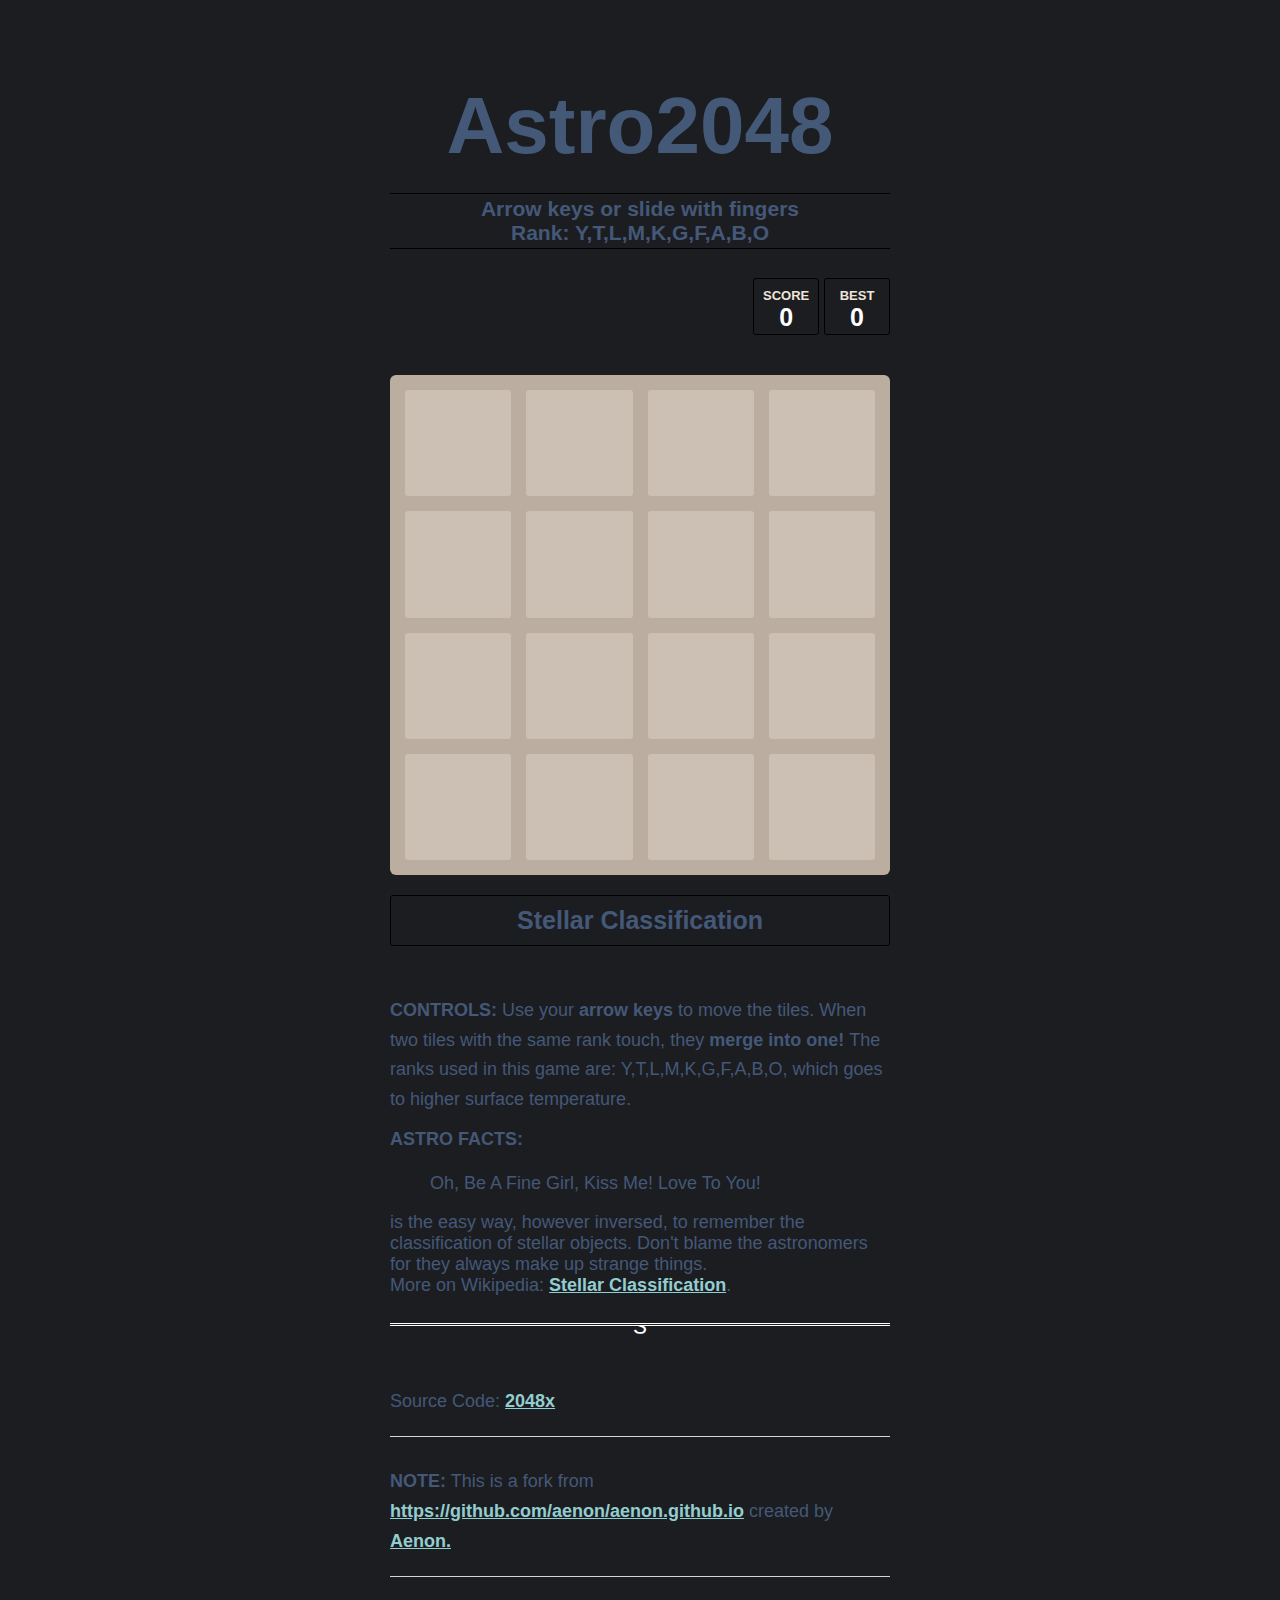
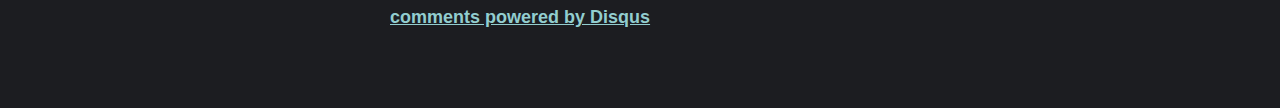
==== index.html @ 3d790649 "beautify" ====
<!DOCTYPE html>
<html>

<head>
  <meta charset="utf-8">
  <title>2048x</title>

  <link href="style/main.css" rel="stylesheet" type="text/css">
  <link rel="shortcut icon" href="favicon.ico">
  <link rel="apple-touch-icon" href="meta/apple-touch-icon.png">
  <meta name="apple-mobile-web-app-capable" content="yes">

  <meta name="HandheldFriendly" content="True">
  <meta name="MobileOptimized" content="320">
  <meta name="viewport" content="width=device-width, target-densitydpi=160dpi, initial-scale=1.0, maximum-scale=1, user-scalable=no, minimal-ui">

  <meta property="og:title" content="astro 2048 game" />
  <meta property="og:site_name" content="astro 2048 game" />
</head>

<body>
  <div class="container">
    <div class="heading">
      <h1 class="title">Astro2048</h1>
      <h3 class="game-intro"> Arrow keys or slide with fingers <br><strong>Rank: Y,T,L,M,K,G,F,A,B,O</strong>
      </h3>

      <div class="scores-container" >
        <div class="score-container" >0</div>
        <div class="best-container">0</div>
      </div>
    </div>


    <div class="game-container">
      <div class="game-message">
        <p></p>
        <div class="lower">
          <a class="keep-playing-button">Explore beyond ！</a>
          <a class="retry-button">Try again</a>
          <div class="score-sharing"></div>
        </div>
      </div>

      <div class="grid-container">
        <div class="grid-row">
          <div class="grid-cell"></div>
          <div class="grid-cell"></div>
          <div class="grid-cell"></div>
          <div class="grid-cell"></div>
        </div>
        <div class="grid-row">
          <div class="grid-cell"></div>
          <div class="grid-cell"></div>
          <div class="grid-cell"></div>
          <div class="grid-cell"></div>
        </div>
        <div class="grid-row">
          <div class="grid-cell"></div>
          <div class="grid-cell"></div>
          <div class="grid-cell"></div>
          <div class="grid-cell"></div>
        </div>
        <div class="grid-row">
          <div class="grid-cell"></div>
          <div class="grid-cell"></div>
          <div class="grid-cell"></div>
          <div class="grid-cell"></div>
        </div>
      </div>

      <div class="tile-container">

      </div>
    </div>

<div class="names-container">
<div class="game-name">Stellar Classification
</div>
</div>
<div class="game-explanation">
    <p >
      <strong class="important">Controls:</strong> Use your <strong>arrow keys</strong> to move the tiles. When two tiles with the same rank touch, they <strong>merge into one! </strong>The ranks used in this game are: Y,T,L,M,K,G,F,A,B,O, which goes to higher surface temperature.
    </p>
<p>
  <strong class="important">Astro Facts:</strong> <blockquote>Oh, Be A Fine Girl, Kiss Me! Love To You! </blockquote> is the easy way, however inversed, to remember the classification of stellar objects. Don't blame the astronomers for they always make up strange things.
  <br>
  More on Wikipedia: <a href="https://en.wikipedia.org/wiki/Stellar_classification" target="_blank">Stellar Classification</a>.
</p>

    <hr class="section">
    <p>
      Source Code: <a href="https://github.com/emptymalei/2048x">2048x</a>
    </p>
    <hr>
    <p>
      <strong class="important">Note:</strong> This is a fork from <a href="https://github.com/aenon/aenon.github.io">https://github.com/aenon/aenon.github.io</a> created by <a href="https://aenon.github.io" target="_blank">Aenon.</a>
    </p>

<hr>
<!-- Comments -->
<div>
  <div id="disqus_thread"></div>
  <script type="text/javascript">
    /* * * CONFIGURATION VARIABLES: EDIT BEFORE PASTING INTO YOUR WEBPAGE * * */
    var disqus_shortname = '2048x'; // required: replace example with your forum shortname

    /* * * DON'T EDIT BELOW THIS LINE * * */
    (function() {
      var dsq = document.createElement('script');
      dsq.type = 'text/javascript';
      dsq.async = true;
      dsq.src = '//' + disqus_shortname + '.disqus.com/embed.js';
      (document.getElementsByTagName('head')[0] || document.getElementsByTagName('body')[0]).appendChild(dsq);
    })();
  </script>
  <noscript>Please enable JavaScript to view the <a href="http://disqus.com/?ref_noscript">comments powered by Disqus.</a>
  </noscript>
  <a href="http://disqus.com" class="dsq-brlink">comments powered by <span class="logo-disqus">Disqus</span></a>
</div>

  </div>
  </div>

  <script src="js/animframe_polyfill.js"></script>
  <script src="js/keyboard_input_manager.js"></script>
  <script src="js/html_actuator.js"></script>
  <script src="js/grid.js"></script>
  <script src="js/tile.js"></script>
  <script src="js/local_score_manager.js"></script>
  <script src="js/game_manager.js"></script>
  <script src="js/application.js"></script>






</body>

</html>
---- style/main.css ----
@import url(fonts/clear-sans.css);
html, body {
  margin: 0;
  padding: 0;
  background: #1C1D21;
  color: #445878;
  font-family: "Clear Sans", "Helvetica Neue", "Microsoft Yahei", Arial, sans-serif;
  font-size: 18px; }

body {
  margin: 80px 0; }

.heading:after {
  content: "";
  display: block;
  clear: both; }

h1.title {
  font-size: 80px;
  font-weight: bold;
  margin: 0;
  display: block;
  text-align:center;
/*float: left;*/ }

@-webkit-keyframes move-up {
  0% {
    top: 25px;
    opacity: 1; }

  100% {
    top: -50px;
    opacity: 0; } }

@-moz-keyframes move-up {
  0% {
    top: 25px;
    opacity: 1; }

  100% {
    top: -50px;
    opacity: 0; } }

@keyframes move-up {
  0% {
    top: 25px;
    opacity: 1; }

  100% {
    top: -50px;
    opacity: 0; } }



/* HR*/
hr.section {
padding: 0;
border: none;
border-top: medium double #FFF;
color: #333;
text-align: center;
margin-top:1.5em;
/*margin-bottom:1.5em;*/
}

hr.section:after {
content: "§";
color:white;
display: inline-block;
position: relative;
top: -0.7em;
font-size: 1.5em;
padding: 0 0.25em;
background: #1C1D21;
}

/* game name*/
.names-container {
display:block;
  text-align: center;
  margin-bottom: 20px;
  margin-top: 20px;
}
.game-name {

  text-align: center;

  display: block;
  padding: 10px 25px 10px 25px;
  font-size: 25px;
  /*height:47px;*/
  /*line-height: 47px;*/
  font-weight: bold;
  border-radius: 3px;
  border:1px solid black;
  /*color: #92CDCF;*/
  margin-top: 8px;
  text-align: center;
}



.scores-container {
  float: right;
  text-align: right; }

#disqus_thread {
width: 600px;
margin: 0 auto;
}

.score-container, .best-container {
  position: relative;
  display: inline-block;
  /*background: #bbada0;*/
  padding: 15px 25px;
  font-size: 25px;
  height: 25px;
  line-height: 47px;
  font-weight: bold;
  border-radius: 3px;
  border:1px solid black;
  color: white;
  margin-top: 8px;
  text-align: center; }
  .score-container:after, .best-container:after {
    position: absolute;
    width: 100%;
    top: 10px;
    left: 0;
    text-transform: uppercase;
    font-size: 13px;
    line-height: 13px;
    text-align: center;
    color: #eee4da; }
  .score-container .score-addition, .best-container .score-addition {
    position: absolute;
    right: 30px;
    color: red;
    font-size: 25px;
    line-height: 25px;
    font-weight: bold;
    color: rgba(119, 110, 101, 0.9);
    z-index: 100;
    -webkit-animation: move-up 600ms ease-in;
    -moz-animation: move-up 600ms ease-in;
    animation: move-up 600ms ease-in;
    -webkit-animation-fill-mode: both;
    -moz-animation-fill-mode: both;
    animation-fill-mode: both; }

.score-container:after {
  content: "Score"; }

.best-container:after {
  content: "Best"; }

p {
  margin-top: 0;
  margin-bottom: 10px;
  line-height: 1.65; }

a {
  color: #92CDCF;
  font-weight: bold;
  text-decoration: underline;
  cursor: pointer; }

strong.important {
  text-transform: uppercase; }

hr {
  border: none;
  border-bottom: 1px solid #d8d4d0;
  margin-top: 20px;
  margin-bottom: 30px; }

.container {
  width: 500px;
  margin: 0 auto; }

@-webkit-keyframes fade-in {
  0% {
    opacity: 0; }

  100% {
    opacity: 1; } }

@-moz-keyframes fade-in {
  0% {
    opacity: 0; }

  100% {
    opacity: 1; } }

@keyframes fade-in {
  0% {
    opacity: 0; }

  100% {
    opacity: 1; } }

.game-container {
  margin-top: 40px;
  position: relative;
  padding: 15px;
  cursor: default;
  -webkit-touch-callout: none;
  -webkit-user-select: none;
  -moz-user-select: none;
  background: #bbada0;
  border-radius: 6px;
  width: 500px;
  height: 500px;
  -webkit-box-sizing: border-box;
  -moz-box-sizing: border-box;
  box-sizing: border-box; }
  .game-container .game-message {
    display: none;
    position: absolute;
    top: 0;
    right: 0;
    bottom: 0;
    left: 0;
    background: rgba(238, 228, 218, 0.5);
    z-index: 100;
    text-align: center;
    -webkit-animation: fade-in 800ms ease 1200ms;
    -moz-animation: fade-in 800ms ease 1200ms;
    animation: fade-in 800ms ease 1200ms;
    -webkit-animation-fill-mode: both;
    -moz-animation-fill-mode: both;
    animation-fill-mode: both; }
    .game-container .game-message p {
      font-size: 40px;
      font-weight: bold;
      height: 40px;
      line-height: 40px;
      margin-top: 222px; }
    .game-container .game-message .lower {
      display: block;
      margin-top: 59px; }
    .game-container .game-message a {
      display: inline-block;
      background: #8f7a66;
      border-radius: 3px;
      padding: 0 20px;
      text-decoration: none;
      color: #f9f6f2;
      height: 40px;
      line-height: 42px;
      margin-left: 9px; }
      .game-container .game-message a.keep-playing-button {
        display: none; }
    .game-container .game-message .score-sharing {
      display: inline-block;
      vertical-align: middle;
      margin-left: 10px; }
    .game-container .game-message.game-won {
      background: rgba(237, 194, 46, 0.5);
      color: #f9f6f2; }
      .game-container .game-message.game-won a.keep-playing-button {
        display: inline-block; }
    .game-container .game-message.game-won, .game-container .game-message.game-over {
      display: block; }

.grid-container {
  position: absolute;
  z-index: 1; }

.grid-row {
  margin-bottom: 15px; }
  .grid-row:last-child {
    margin-bottom: 0; }
  .grid-row:after {
    content: "";
    display: block;
    clear: both; }

.grid-cell {
  width: 106.25px;
  height: 106.25px;
  margin-right: 15px;
  float: left;
  border-radius: 3px;
  background: rgba(238, 228, 218, 0.35); }
  .grid-cell:last-child {
    margin-right: 0; }

.tile-container {
  position: absolute;
  z-index: 2; }

.tile, .tile .tile-inner {
  width: 107px;
  height: 107px;
  line-height: 116.25px; }
.tile.tile-position-1-1 {
  -webkit-transform: translate(0px, 0px);
  -moz-transform: translate(0px, 0px);
  transform: translate(0px, 0px); }
.tile.tile-position-1-2 {
  -webkit-transform: translate(0px, 121px);
  -moz-transform: translate(0px, 121px);
  transform: translate(0px, 121px); }
.tile.tile-position-1-3 {
  -webkit-transform: translate(0px, 242px);
  -moz-transform: translate(0px, 242px);
  transform: translate(0px, 242px); }
.tile.tile-position-1-4 {
  -webkit-transform: translate(0px, 363px);
  -moz-transform: translate(0px, 363px);
  transform: translate(0px, 363px); }
.tile.tile-position-2-1 {
  -webkit-transform: translate(121px, 0px);
  -moz-transform: translate(121px, 0px);
  transform: translate(121px, 0px); }
.tile.tile-position-2-2 {
  -webkit-transform: translate(121px, 121px);
  -moz-transform: translate(121px, 121px);
  transform: translate(121px, 121px); }
.tile.tile-position-2-3 {
  -webkit-transform: translate(121px, 242px);
  -moz-transform: translate(121px, 242px);
  transform: translate(121px, 242px); }
.tile.tile-position-2-4 {
  -webkit-transform: translate(121px, 363px);
  -moz-transform: translate(121px, 363px);
  transform: translate(121px, 363px); }
.tile.tile-position-3-1 {
  -webkit-transform: translate(242px, 0px);
  -moz-transform: translate(242px, 0px);
  transform: translate(242px, 0px); }
.tile.tile-position-3-2 {
  -webkit-transform: translate(242px, 121px);
  -moz-transform: translate(242px, 121px);
  transform: translate(242px, 121px); }
.tile.tile-position-3-3 {
  -webkit-transform: translate(242px, 242px);
  -moz-transform: translate(242px, 242px);
  transform: translate(242px, 242px); }
.tile.tile-position-3-4 {
  -webkit-transform: translate(242px, 363px);
  -moz-transform: translate(242px, 363px);
  transform: translate(242px, 363px); }
.tile.tile-position-4-1 {
  -webkit-transform: translate(363px, 0px);
  -moz-transform: translate(363px, 0px);
  transform: translate(363px, 0px); }
.tile.tile-position-4-2 {
  -webkit-transform: translate(363px, 121px);
  -moz-transform: translate(363px, 121px);
  transform: translate(363px, 121px); }
.tile.tile-position-4-3 {
  -webkit-transform: translate(363px, 242px);
  -moz-transform: translate(363px, 242px);
  transform: translate(363px, 242px); }
.tile.tile-position-4-4 {
  -webkit-transform: translate(363px, 363px);
  -moz-transform: translate(363px, 363px);
  transform: translate(363px, 363px); }

.tile {
  position: absolute;
  -webkit-transition: 100ms ease-in-out;
  -moz-transition: 100ms ease-in-out;
  transition: 100ms ease-in-out;
  -webkit-transition-property: -webkit-transform;
  -moz-transition-property: -moz-transform;
  transition-property: transform; }
  .tile .tile-inner {
    border-radius: 3px;
    background: #eee4da;
    text-align: center;
    font-weight: bold;
    z-index: 10;
    font-size: 55px; }
  .tile.tile-2 .tile-inner {
    background: #eee4da;
    box-shadow: 0 0 30px 10px rgba(243, 215, 116, 0), inset 0 0 0 1px rgba(255, 255, 255, 0); }
  .tile.tile-4 .tile-inner {
    background: #ede0c8;
    box-shadow: 0 0 30px 10px rgba(243, 215, 116, 0), inset 0 0 0 1px rgba(255, 255, 255, 0); }
  .tile.tile-8 .tile-inner {
    color: #f9f6f2;
    background: #f2b179; }
  .tile.tile-16 .tile-inner {
    color: #f9f6f2;
    background: #f59563; }
  .tile.tile-32 .tile-inner {
    color: #f9f6f2;
    background: #f67c5f;
	/*font-size: 27px;*/ /*Adapt this for more confortable size*/}
  .tile.tile-64 .tile-inner {
    color: #f9f6f2;
    background: #f65e3b; }
  .tile.tile-128 .tile-inner {
    color: #f9f6f2;
    background: #edcf72;
    box-shadow: 0 0 30px 10px rgba(243, 215, 116, 0.2381), inset 0 0 0 1px rgba(255, 255, 255, 0.14286);
	font-size: 27px; }
  .tile.tile-256 .tile-inner {
    color: #f9f6f2;
    background: #edcc61;
    box-shadow: 0 0 30px 10px rgba(243, 215, 116, 0.31746), inset 0 0 0 1px rgba(255, 255, 255, 0.19048); }
  .tile.tile-512 .tile-inner {
    color: #f9f6f2;
    background: #edc850;
    box-shadow: 0 0 30px 10px rgba(243, 215, 116, 0.39683), inset 0 0 0 1px rgba(255, 255, 255, 0.2381); }
  .tile.tile-1024 .tile-inner {
    color: #f9f6f2;
    background: #edc850;
    box-shadow: 0 0 30px 10px rgba(243, 215, 116, 0.47619), inset 0 0 0 1px rgba(255, 255, 255, 0.28571); }
  .tile.tile-2048 .tile-inner {
    color: #f9f6f2;
    background: #edc850;
    box-shadow: 0 0 30px 10px rgba(243, 215, 116, 0.55556), inset 0 0 0 1px rgba(255, 255, 255, 0.33333); }
  .tile.tile-super .tile-inner {
    color: #f9f6f2;
    background: #3c3a32;
    font-size: 30px; }
    @media screen and (max-width: 520px) {
      .tile.tile-super .tile-inner {
        font-size: 10px; } }

@-webkit-keyframes appear {
  0% {
    opacity: 0;
    -webkit-transform: scale(0);
    -moz-transform: scale(0);
    transform: scale(0); }

  100% {
    opacity: 1;
    -webkit-transform: scale(1);
    -moz-transform: scale(1);
    transform: scale(1); } }

@-moz-keyframes appear {
  0% {
    opacity: 0;
    -webkit-transform: scale(0);
    -moz-transform: scale(0);
    transform: scale(0); }

  100% {
    opacity: 1;
    -webkit-transform: scale(1);
    -moz-transform: scale(1);
    transform: scale(1); } }

@keyframes appear {
  0% {
    opacity: 0;
    -webkit-transform: scale(0);
    -moz-transform: scale(0);
    transform: scale(0); }

  100% {
    opacity: 1;
    -webkit-transform: scale(1);
    -moz-transform: scale(1);
    transform: scale(1); } }

.tile-new .tile-inner {
  -webkit-animation: appear 200ms ease 100ms;
  -moz-animation: appear 200ms ease 100ms;
  animation: appear 200ms ease 100ms;
  -webkit-animation-fill-mode: backwards;
  -moz-animation-fill-mode: backwards;
  animation-fill-mode: backwards; }

@-webkit-keyframes pop {
  0% {
    -webkit-transform: scale(0);
    -moz-transform: scale(0);
    transform: scale(0); }

  50% {
    -webkit-transform: scale(1.2);
    -moz-transform: scale(1.2);
    transform: scale(1.2); }

  100% {
    -webkit-transform: scale(1);
    -moz-transform: scale(1);
    transform: scale(1); } }

@-moz-keyframes pop {
  0% {
    -webkit-transform: scale(0);
    -moz-transform: scale(0);
    transform: scale(0); }

  50% {
    -webkit-transform: scale(1.2);
    -moz-transform: scale(1.2);
    transform: scale(1.2); }

  100% {
    -webkit-transform: scale(1);
    -moz-transform: scale(1);
    transform: scale(1); } }

@keyframes pop {
  0% {
    -webkit-transform: scale(0);
    -moz-transform: scale(0);
    transform: scale(0); }

  50% {
    -webkit-transform: scale(1.2);
    -moz-transform: scale(1.2);
    transform: scale(1.2); }

  100% {
    -webkit-transform: scale(1);
    -moz-transform: scale(1);
    transform: scale(1); } }

.tile-merged .tile-inner {
  z-index: 20;
  -webkit-animation: pop 200ms ease 100ms;
  -moz-animation: pop 200ms ease 100ms;
  animation: pop 200ms ease 100ms;
  -webkit-animation-fill-mode: backwards;
  -moz-animation-fill-mode: backwards;
  animation-fill-mode: backwards; }

.game-intro {
  /*margin-bottom: 0;*/
  padding: 3px 0 3px 0;
text-align:center;
border-bottom:1px solid black;
border-top:1px solid black; }

.game-explanation {
  margin-top: 50px; }

.sharing {
  margin-top: 20px;
  text-align: center; }
  .sharing > iframe, .sharing > span, .sharing > form {
    display: inline-block;
    vertical-align: middle; }

@media screen and (max-width: 520px) {
  html, body {
    font-size: 15px; }

  body {
    margin: 20px 0;
    padding: 0 20px; }

  h1.title {
    font-size: 27px;
    margin-top: 15px; }

  .container {
    width: 280px;
    margin: 0 auto; }

  .score-container, .best-container {
    margin-top: 0;
    padding: 15px 10px;
    min-width: 40px; }

  .heading {
    margin-bottom: 10px; }

  .game-container {
    margin-top: 40px;
    position: relative;
    padding: 10px;
    cursor: default;
    -webkit-touch-callout: none;
    -webkit-user-select: none;
    -moz-user-select: none;
    background: #bbada0;
    border-radius: 6px;
    width: 280px;
    height: 280px;
    -webkit-box-sizing: border-box;
    -moz-box-sizing: border-box;
    box-sizing: border-box; }
    .game-container .game-message {
      display: none;
      position: absolute;
      top: 0;
      right: 0;
      bottom: 0;
      left: 0;
      background: rgba(238, 228, 218, 0.5);
      z-index: 100;
      text-align: center;
      -webkit-animation: fade-in 800ms ease 1200ms;
      -moz-animation: fade-in 800ms ease 1200ms;
      animation: fade-in 800ms ease 1200ms;
      -webkit-animation-fill-mode: both;
      -moz-animation-fill-mode: both;
      animation-fill-mode: both; }
      .game-container .game-message p {
        font-size: 60px;
        font-weight: bold;
        height: 60px;
        line-height: 60px;
        margin-top: 222px; }
      .game-container .game-message .lower {
        display: block;
        margin-top: 59px; }
      .game-container .game-message a {
        display: inline-block;
        background: #8f7a66;
        border-radius: 3px;
        padding: 0 20px;
        text-decoration: none;
        color: #f9f6f2;
        height: 40px;
        line-height: 42px;
        margin-left: 9px; }
        .game-container .game-message a.keep-playing-button {
          display: none; }
      .game-container .game-message .score-sharing {
        display: inline-block;
        vertical-align: middle;
        margin-left: 10px; }
      .game-container .game-message.game-won {
        background: rgba(237, 194, 46, 0.5);
        color: #f9f6f2; }
        .game-container .game-message.game-won a.keep-playing-button {
          display: inline-block; }
      .game-container .game-message.game-won, .game-container .game-message.game-over {
        display: block; }

  .grid-container {
    position: absolute;
    z-index: 1; }

  .grid-row {
    margin-bottom: 10px; }
    .grid-row:last-child {
      margin-bottom: 0; }
    .grid-row:after {
      content: "";
      display: block;
      clear: both; }

  .grid-cell {
    width: 57.5px;
    height: 57.5px;
    margin-right: 10px;
    float: left;
    border-radius: 3px;
    background: rgba(238, 228, 218, 0.35); }
    .grid-cell:last-child {
      margin-right: 0; }

  .tile-container {
    position: absolute;
    z-index: 2; }

  .tile, .tile .tile-inner {
    width: 58px;
    height: 58px;
    line-height: 67.5px; }
  .tile.tile-position-1-1 {
    -webkit-transform: translate(0px, 0px);
    -moz-transform: translate(0px, 0px);
    transform: translate(0px, 0px); }
  .tile.tile-position-1-2 {
    -webkit-transform: translate(0px, 67px);
    -moz-transform: translate(0px, 67px);
    transform: translate(0px, 67px); }
  .tile.tile-position-1-3 {
    -webkit-transform: translate(0px, 135px);
    -moz-transform: translate(0px, 135px);
    transform: translate(0px, 135px); }
  .tile.tile-position-1-4 {
    -webkit-transform: translate(0px, 202px);
    -moz-transform: translate(0px, 202px);
    transform: translate(0px, 202px); }
  .tile.tile-position-2-1 {
    -webkit-transform: translate(67px, 0px);
    -moz-transform: translate(67px, 0px);
    transform: translate(67px, 0px); }
  .tile.tile-position-2-2 {
    -webkit-transform: translate(67px, 67px);
    -moz-transform: translate(67px, 67px);
    transform: translate(67px, 67px); }
  .tile.tile-position-2-3 {
    -webkit-transform: translate(67px, 135px);
    -moz-transform: translate(67px, 135px);
    transform: translate(67px, 135px); }
  .tile.tile-position-2-4 {
    -webkit-transform: translate(67px, 202px);
    -moz-transform: translate(67px, 202px);
    transform: translate(67px, 202px); }
  .tile.tile-position-3-1 {
    -webkit-transform: translate(135px, 0px);
    -moz-transform: translate(135px, 0px);
    transform: translate(135px, 0px); }
  .tile.tile-position-3-2 {
    -webkit-transform: translate(135px, 67px);
    -moz-transform: translate(135px, 67px);
    transform: translate(135px, 67px); }
  .tile.tile-position-3-3 {
    -webkit-transform: translate(135px, 135px);
    -moz-transform: translate(135px, 135px);
    transform: translate(135px, 135px); }
  .tile.tile-position-3-4 {
    -webkit-transform: translate(135px, 202px);
    -moz-transform: translate(135px, 202px);
    transform: translate(135px, 202px); }
  .tile.tile-position-4-1 {
    -webkit-transform: translate(202px, 0px);
    -moz-transform: translate(202px, 0px);
    transform: translate(202px, 0px); }
  .tile.tile-position-4-2 {
    -webkit-transform: translate(202px, 67px);
    -moz-transform: translate(202px, 67px);
    transform: translate(202px, 67px); }
  .tile.tile-position-4-3 {
    -webkit-transform: translate(202px, 135px);
    -moz-transform: translate(202px, 135px);
    transform: translate(202px, 135px); }
  .tile.tile-position-4-4 {
    -webkit-transform: translate(202px, 202px);
    -moz-transform: translate(202px, 202px);
    transform: translate(202px, 202px); }

  .game-container {
    margin-top: 20px; }

  .tile .tile-inner {
    font-size: 35px; }

  .game-message p {
    font-size: 30px !important;
    height: 30px !important;
    line-height: 30px !important;
    margin-top: 90px !important; }
  .game-message .lower {
    margin-top: 30px !important; }

  .sharing > iframe, .sharing > span, .sharing > form {
    display: block;
    margin: 0 auto;
    margin-bottom: 20px; } }
.pp-donate button {
  -webkit-appearance: none;
  -moz-appearance: none;
  appearance: none;
  border: none;
  font: inherit;
  color: inherit;
  cursor: pointer;
  display: inline-block;
  background: #8f7a66;
  border-radius: 3px;
  padding: 0 20px;
  text-decoration: none;
  color: #f9f6f2;
  height: 40px;
  line-height: 42px; }
  .pp-donate button img {
    vertical-align: -4px;
    margin-right: 8px; }

.btc-donate {
  position: relative;
  margin-left: 10px;
  display: inline-block;
  background: #8f7a66;
  border-radius: 3px;
  padding: 0 20px;
  text-decoration: none;
  color: #f9f6f2;
  height: 40px;
  line-height: 42px;
  cursor: pointer; }
  .btc-donate img {
    vertical-align: -4px;
    margin-right: 8px; }
  .btc-donate a {
    color: #f9f6f2;
    text-decoration: none;
    font-weight: normal; }
  .btc-donate .address {
    cursor: auto;
    position: absolute;
    width: 340px;
    right: 50%;
    margin-right: -170px;
    padding-bottom: 7px;
    top: -30px;
    opacity: 0;
    pointer-events: none;
    -webkit-transition: 400ms ease;
    -moz-transition: 400ms ease;
    transition: 400ms ease;
    -webkit-transition-property: top, opacity;
    -moz-transition-property: top, opacity;
    transition-property: top, opacity; }
    .btc-donate .address:after {
      position: absolute;
      border-top: 10px solid #bbada0;
      border-right: 7px solid transparent;
      border-left: 7px solid transparent;
      content: "";
      bottom: 0px;
      left: 50%;
      margin-left: -7px; }
    .btc-donate .address code {
      background-color: #bbada0;
      padding: 10px 15px;
      width: 100%;
      border-radius: 3px;
      line-height: 1;
      font-weight: normal;
      font-size: 15px;
      font-family: Consolas, "Liberation Mono", Courier, monospace;
      text-align: center; }
  .btc-donate:hover .address, .btc-donate .address:hover .address {
    opacity: 1;
    top: -45px;
    pointer-events: auto; }
  @media screen and (max-width: 480px) {
    .btc-donate {
      width: 120px; }
      .btc-donate .address {
        margin-right: -150px;
        width: 300px; }
        .btc-donate .address code {
          font-size: 13px; }
        .btc-donate .address:after {
          left: 50%;
          bottom: 2px; } }
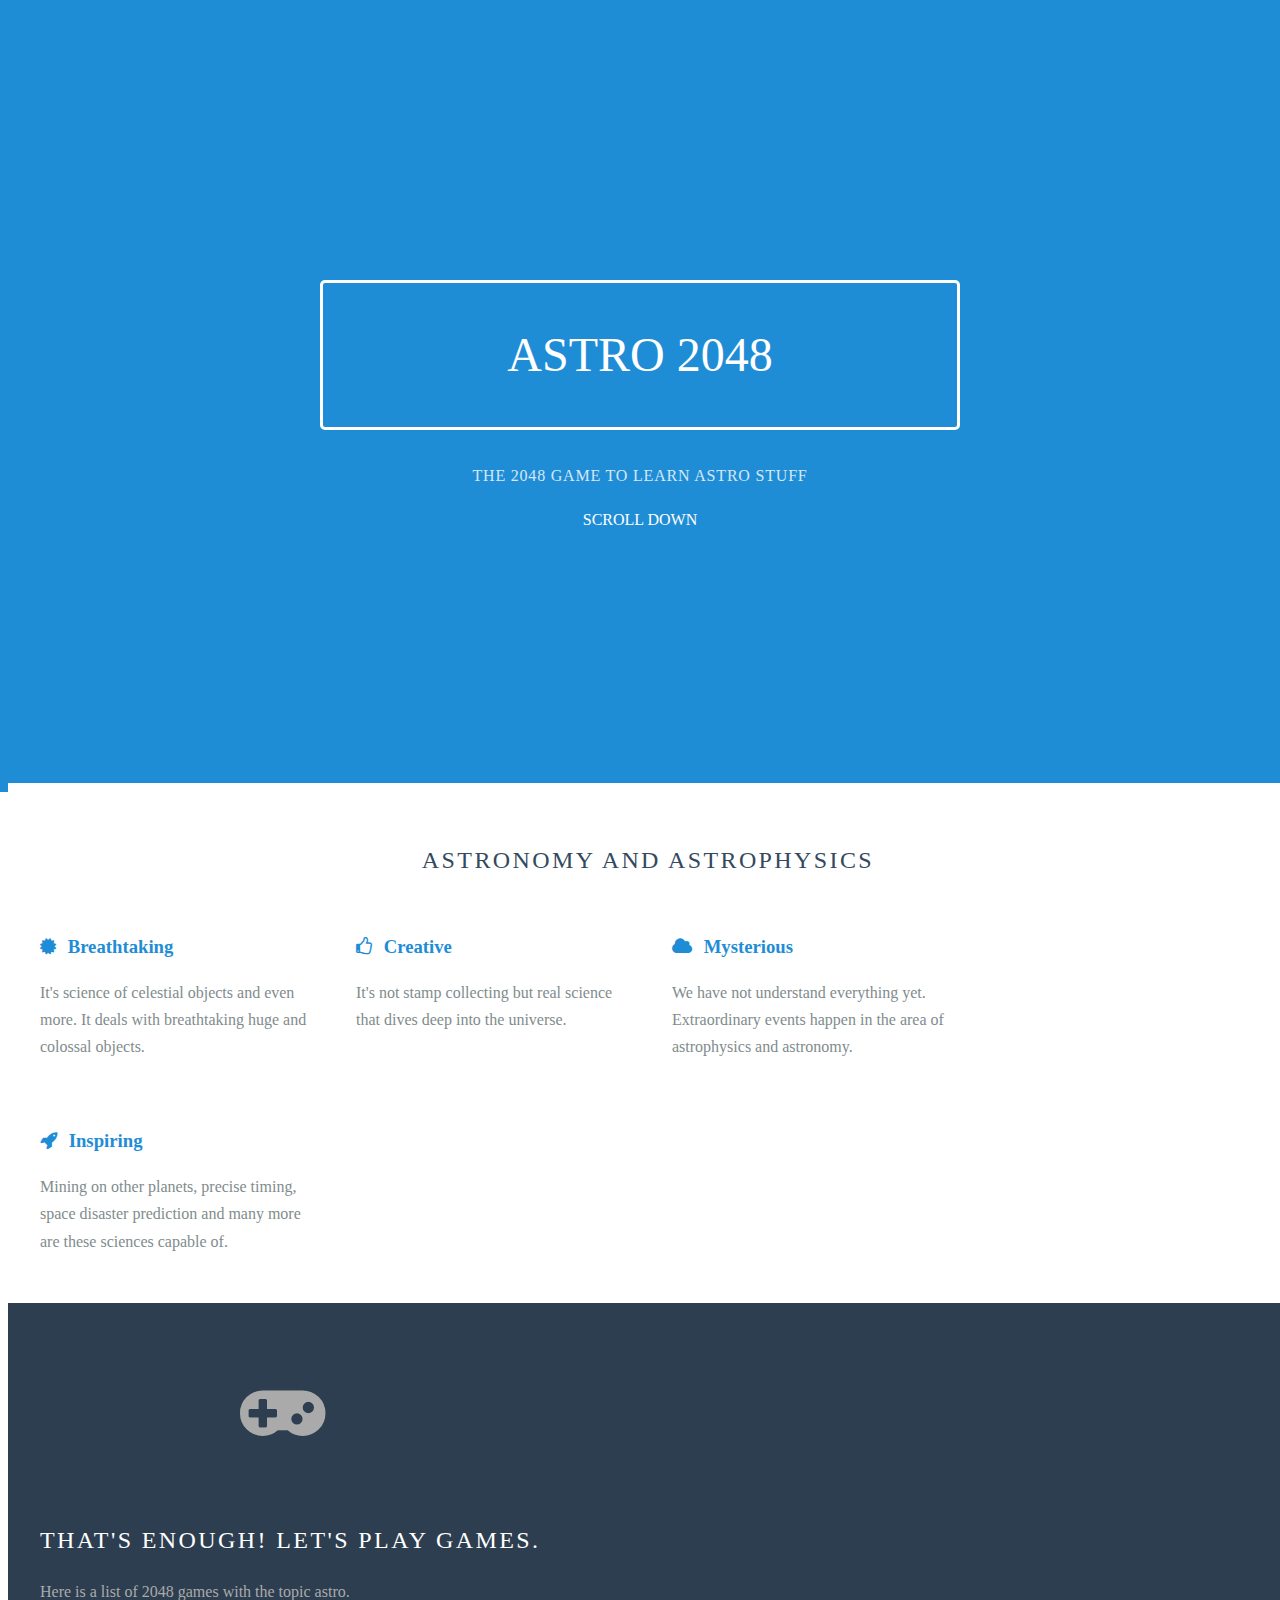
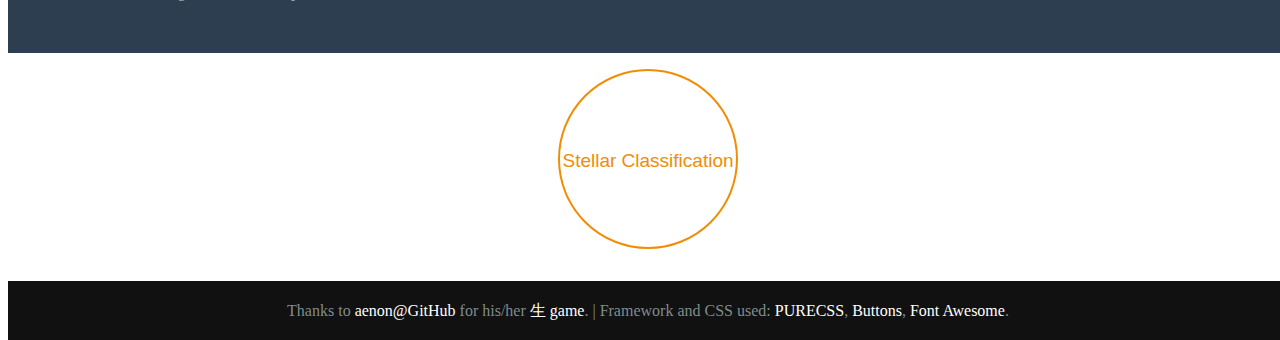
==== commit 080de5b9: "add a front page" ====
--- a/index.html
+++ b/index.html
@@ -1,141 +1,181 @@
-<!DOCTYPE html>
-<html>
+<!doctype html>
+<html lang="en">
+<head>
+    <meta charset="utf-8">
+<meta name="viewport" content="width=device-width, initial-scale=1.0">
+<meta name="description" content="A list of 2048 games of astro kind">
 
-<head>
-  <meta charset="utf-8">
-  <title>2048x</title>
-
-  <link href="style/main.css" rel="stylesheet" type="text/css">
-  <link rel="shortcut icon" href="favicon.ico">
-  <link rel="apple-touch-icon" href="meta/apple-touch-icon.png">
-  <meta name="apple-mobile-web-app-capable" content="yes">
-
-  <meta name="HandheldFriendly" content="True">
-  <meta name="MobileOptimized" content="320">
-  <meta name="viewport" content="width=device-width, target-densitydpi=160dpi, initial-scale=1.0, maximum-scale=1, user-scalable=no, minimal-ui">
-
-  <meta property="og:title" content="astro 2048 game" />
-  <meta property="og:site_name" content="astro 2048 game" />
-</head>
-
-<body>
-  <div class="container">
-    <div class="heading">
-      <h1 class="title">Astro2048</h1>
-      <h3 class="game-intro"> Arrow keys or slide with fingers <br><strong>Rank: Y,T,L,M,K,G,F,A,B,O</strong>
-      </h3>
-
-      <div class="scores-container" >
-        <div class="score-container" >0</div>
-        <div class="best-container">0</div>
-      </div>
-    </div>
-
-
-    <div class="game-container">
-      <div class="game-message">
-        <p></p>
-        <div class="lower">
-          <a class="keep-playing-button">Explore beyond ！</a>
-          <a class="retry-button">Try again</a>
-          <div class="score-sharing"></div>
-        </div>
-      </div>
-
-      <div class="grid-container">
-        <div class="grid-row">
-          <div class="grid-cell"></div>
-          <div class="grid-cell"></div>
-          <div class="grid-cell"></div>
-          <div class="grid-cell"></div>
-        </div>
-        <div class="grid-row">
-          <div class="grid-cell"></div>
-          <div class="grid-cell"></div>
-          <div class="grid-cell"></div>
-          <div class="grid-cell"></div>
-        </div>
-        <div class="grid-row">
-          <div class="grid-cell"></div>
-          <div class="grid-cell"></div>
-          <div class="grid-cell"></div>
-          <div class="grid-cell"></div>
-        </div>
-        <div class="grid-row">
-          <div class="grid-cell"></div>
-          <div class="grid-cell"></div>
-          <div class="grid-cell"></div>
-          <div class="grid-cell"></div>
-        </div>
-      </div>
-
-      <div class="tile-container">
-
-      </div>
-    </div>
-
-<div class="names-container">
-<div class="game-name">Stellar Classification
-</div>
-</div>
-<div class="game-explanation">
-    <p >
-      <strong class="important">Controls:</strong> Use your <strong>arrow keys</strong> to move the tiles. When two tiles with the same rank touch, they <strong>merge into one! </strong>The ranks used in this game are: Y,T,L,M,K,G,F,A,B,O, which goes to higher surface temperature.
-    </p>
-<p>
-  <strong class="important">Astro Facts:</strong> <blockquote>Oh, Be A Fine Girl, Kiss Me! Love To You! </blockquote> is the easy way, however inversed, to remember the classification of stellar objects. Don't blame the astronomers for they always make up strange things.
-  <br>
-  More on Wikipedia: <a href="https://en.wikipedia.org/wiki/Stellar_classification" target="_blank">Stellar Classification</a>.
-</p>
-
-    <hr class="section">
-    <p>
-      Source Code: <a href="https://github.com/emptymalei/2048x">2048x</a>
-    </p>
-    <hr>
-    <p>
-      <strong class="important">Note:</strong> This is a fork from <a href="https://github.com/aenon/aenon.github.io">https://github.com/aenon/aenon.github.io</a> created by <a href="https://aenon.github.io" target="_blank">Aenon.</a>
-    </p>
-
-<hr>
-<!-- Comments -->
-<div>
-  <div id="disqus_thread"></div>
-  <script type="text/javascript">
-    /* * * CONFIGURATION VARIABLES: EDIT BEFORE PASTING INTO YOUR WEBPAGE * * */
-    var disqus_shortname = '2048x'; // required: replace example with your forum shortname
-
-    /* * * DON'T EDIT BELOW THIS LINE * * */
-    (function() {
-      var dsq = document.createElement('script');
-      dsq.type = 'text/javascript';
-      dsq.async = true;
-      dsq.src = '//' + disqus_shortname + '.disqus.com/embed.js';
-      (document.getElementsByTagName('head')[0] || document.getElementsByTagName('body')[0]).appendChild(dsq);
-    })();
-  </script>
-  <noscript>Please enable JavaScript to view the <a href="http://disqus.com/?ref_noscript">comments powered by Disqus.</a>
-  </noscript>
-  <a href="http://disqus.com" class="dsq-brlink">comments powered by <span class="logo-disqus">Disqus</span></a>
-</div>
-
-  </div>
-  </div>
-
-  <script src="js/animframe_polyfill.js"></script>
-  <script src="js/keyboard_input_manager.js"></script>
-  <script src="js/html_actuator.js"></script>
-  <script src="js/grid.js"></script>
-  <script src="js/tile.js"></script>
-  <script src="js/local_score_manager.js"></script>
-  <script src="js/game_manager.js"></script>
-  <script src="js/application.js"></script>
+    <title>Astro 2048 &ndash; 2048 Game</title>
 
 
 
 
 
 
+
+
+<link rel="stylesheet" href="http://yui.yahooapis.com/pure/0.4.2/pure.css">
+
+<link href="http://netdna.bootstrapcdn.com/font-awesome/4.0.3/css/font-awesome.css" rel="stylesheet">
+<link rel="stylesheet" href="css/buttons.css">
+<link rel="stylesheet" href="css/style.css">
+
+    <!--[if lte IE 8]>
+        <link rel="stylesheet" href="css/main-grid-old-ie.css">
+    <![endif]-->
+    <!--[if gt IE 8]><!-->
+        <link rel="stylesheet" href="css/main-grid.css">
+    <!--<![endif]-->
+
+
+
+    <!--[if lte IE 8]>
+        <link rel="stylesheet" href="css/layouts/marketing-old-ie.css">
+    <![endif]-->
+    <!--[if gt IE 8]><!-->
+        <link rel="stylesheet" href="css/layouts/marketing.css">
+    <!--<![endif]-->
+
+
+
+
+<link rel="stylesheet" href="http://netdna.bootstrapcdn.com/font-awesome/4.0.3/css/font-awesome.css">
+
+
+
+
+
+
+
+
+</head>
+<body>
+
+
+
+
+
+
+
+
+
+<div class="header">
+    <div class="home-menu pure-menu pure-menu-open pure-menu-horizontal pure-menu-fixed">
+        <a class="pure-menu-heading" >Astro 2048</a>
+
+        <ul>
+            <li class="pure-menu-selected"><a href="https://github.com/emptymalei/2048x"> <i class="fa fa-github">&nbsp; Source Code</i></a></li>
+            <li class="pure-menu-selected"><a href="https://github.com/aenon/aenon.github.io" target="_blank"> <i class="fa fa-github">&nbsp; Aenon's 2048</i></a></li>
+            <li class="pure-menu-selected"><a href="http://gabrielecirulli.github.io/2048/" target="_blank"> <i class="fa fa-github">&nbsp; The First 2048</i></a></li>
+        </ul>
+    </div>
+</div>
+
+<div class="splash-container">
+    <div class="splash">
+        <h1 class="splash-head">Astro 2048</h1>
+        <p class="splash-subhead">
+            The 2048 Game to Learn Astro Stuff
+        </p>
+        <p>
+            <span class="pure-button pure-button-primary">Scroll Down</span>
+        </p>
+    </div>
+</div>
+
+<div class="content-wrapper">
+    <div class="content">
+        <h2 class="content-head is-center">Astronomy and Astrophysics</h2>
+
+        <div class="pure-g">
+            <div class="l-box pure-u-1 pure-u-med-1-2 pure-u-lrg-1-4">
+
+                <h3 class="content-subhead">
+                    <i class="fa fa-certificate"></i>
+                    Breathtaking
+                </h3>
+                <p>
+                    It's science of celestial objects and even more. It deals with breathtaking huge and colossal objects.
+                </p>
+            </div>
+            <div class="l-box pure-u-1 pure-u-med-1-2 pure-u-lrg-1-4">
+                <h3 class="content-subhead">
+                    <i class="fa fa-thumbs-o-up"></i>
+                    Creative
+                </h3>
+                <p>
+                    It's not stamp collecting but real science that dives deep into the universe.
+                </p>
+            </div>
+            <div class="l-box pure-u-1 pure-u-med-1-2 pure-u-lrg-1-4">
+                <h3 class="content-subhead">
+                    <i class="fa fa-cloud"></i>
+                    Mysterious
+                </h3>
+                <p>
+                    We have not understand everything yet. Extraordinary events happen in the area of astrophysics and astronomy.
+                </p>
+            </div>
+            <div class="l-box pure-u-1 pure-u-med-1-2 pure-u-lrg-1-4">
+                <h3 class="content-subhead">
+                    <i class="fa fa-rocket"></i>
+                    Inspiring
+                </h3>
+                <p>
+                    Mining on other planets, precise timing, space disaster prediction and many more are these sciences capable of.
+                </p>
+            </div>
+        </div>
+    </div>
+
+
+
+
+
+    <div class="ribbon l-box-lrg pure-g">
+        <div class="l-box-lrg is-center pure-u-1 pure-u-med-1-2 pure-u-lrg-2-5">
+            <i class="fa fa-gamepad fa-5x"></i>
+        </div>
+        <div class="pure-u-1 pure-u-med-1-2 pure-u-lrg-3-5" >
+
+            <h2 class="content-head content-head-ribbon">That's Enough! Let's Play Games.</h2>
+
+            <p>
+                Here is a list of 2048 games with the topic astro.
+            </p>
+
+
+        </div>
+
+
+    </div>
+<div class="pure-u-g" style="text-align:center;padding:1em 0 2em 0;">
+
+  <a href="stellarClassification/" class="button button-border-highlight button-circle">Stellar Classification</a>
+</div>
+
+
+
+    <div class="footer l-box is-center">
+        Thanks to <a href="https://github.com/aenon/" target="_blank">aenon@GitHub</a> for his/her <a href="https://github.com/aenon/aenon.github.io">生 game</a>. |  Framework and CSS used: <a href="purecss.io" target="_blank">PURECSS</a>, <a href="http://alexwolfe.github.io/Buttons/" target="_blank">Buttons</a>, <a href="fontawesome.io" target="_blank">Font Awesome</a>.
+    </div>
+
+</div>
+
+<script src="http://yui.yahooapis.com/3.14.1/build/yui/yui.js"></script>
+<script>
+YUI().use('node-base', 'node-event-delegate', function (Y) {
+    // This just makes sure that the href="#" attached to the <a> elements
+    // don't scroll you back up the page.
+    Y.one('body').delegate('click', function (e) {
+        e.preventDefault();
+    }, 'a[href="#"]');
+});
+</script>
+
+
+
+
+
 </body>
-
 </html>
--- a/css/buttons.css
+++ b/css/buttons.css
@@ -0,0 +1,1244 @@
+@-webkit-keyframes glowing {
+  /* line 11, ../scss/partials/_glow.scss */
+  from {
+    -webkit-box-shadow: 0px 0px 0px rgba(44, 154, 219, 0.3), 0px 1px 2px rgba(0, 0, 0, 0.2);
+    -moz-box-shadow: 0px 0px 0px rgba(44, 154, 219, 0.3), 0px 1px 2px rgba(0, 0, 0, 0.2);
+    box-shadow: 0px 0px 0px rgba(44, 154, 219, 0.3), 0px 1px 2px rgba(0, 0, 0, 0.2); }
+
+  /* line 12, ../scss/partials/_glow.scss */
+  50% {
+    -webkit-box-shadow: 0px 0px 16px rgba(44, 154, 219, 0.8), 0px 1px 2px rgba(0, 0, 0, 0.2);
+    -moz-box-shadow: 0px 0px 16px rgba(44, 154, 219, 0.8), 0px 1px 2px rgba(0, 0, 0, 0.2);
+    box-shadow: 0px 0px 16px rgba(44, 154, 219, 0.8), 0px 1px 2px rgba(0, 0, 0, 0.2); }
+
+  /* line 13, ../scss/partials/_glow.scss */
+  to {
+    -webkit-box-shadow: 0px 0px 0px rgba(44, 154, 219, 0.3), 0px 1px 2px rgba(0, 0, 0, 0.2);
+    -moz-box-shadow: 0px 0px 0px rgba(44, 154, 219, 0.3), 0px 1px 2px rgba(0, 0, 0, 0.2);
+    box-shadow: 0px 0px 0px rgba(44, 154, 219, 0.3), 0px 1px 2px rgba(0, 0, 0, 0.2); } }
+
+@-moz-keyframes glowing {
+  /* line 17, ../scss/partials/_glow.scss */
+  from {
+    -webkit-box-shadow: 0px 0px 0px rgba(44, 154, 219, 0.3), 0px 1px 2px rgba(0, 0, 0, 0.2);
+    -moz-box-shadow: 0px 0px 0px rgba(44, 154, 219, 0.3), 0px 1px 2px rgba(0, 0, 0, 0.2);
+    box-shadow: 0px 0px 0px rgba(44, 154, 219, 0.3), 0px 1px 2px rgba(0, 0, 0, 0.2); }
+
+  /* line 18, ../scss/partials/_glow.scss */
+  50% {
+    -webkit-box-shadow: 0px 0px 16px rgba(44, 154, 219, 0.8), 0px 1px 2px rgba(0, 0, 0, 0.2);
+    -moz-box-shadow: 0px 0px 16px rgba(44, 154, 219, 0.8), 0px 1px 2px rgba(0, 0, 0, 0.2);
+    box-shadow: 0px 0px 16px rgba(44, 154, 219, 0.8), 0px 1px 2px rgba(0, 0, 0, 0.2); }
+
+  /* line 19, ../scss/partials/_glow.scss */
+  to {
+    -webkit-box-shadow: 0px 0px 0px rgba(44, 154, 219, 0.3), 0px 1px 2px rgba(0, 0, 0, 0.2);
+    -moz-box-shadow: 0px 0px 0px rgba(44, 154, 219, 0.3), 0px 1px 2px rgba(0, 0, 0, 0.2);
+    box-shadow: 0px 0px 0px rgba(44, 154, 219, 0.3), 0px 1px 2px rgba(0, 0, 0, 0.2); } }
+
+@-o-keyframes glowing {
+  /* line 23, ../scss/partials/_glow.scss */
+  from {
+    -webkit-box-shadow: 0px 0px 0px rgba(44, 154, 219, 0.3), 0px 1px 2px rgba(0, 0, 0, 0.2);
+    -moz-box-shadow: 0px 0px 0px rgba(44, 154, 219, 0.3), 0px 1px 2px rgba(0, 0, 0, 0.2);
+    box-shadow: 0px 0px 0px rgba(44, 154, 219, 0.3), 0px 1px 2px rgba(0, 0, 0, 0.2); }
+
+  /* line 24, ../scss/partials/_glow.scss */
+  50% {
+    -webkit-box-shadow: 0px 0px 16px rgba(44, 154, 219, 0.8), 0px 1px 2px rgba(0, 0, 0, 0.2);
+    -moz-box-shadow: 0px 0px 16px rgba(44, 154, 219, 0.8), 0px 1px 2px rgba(0, 0, 0, 0.2);
+    box-shadow: 0px 0px 16px rgba(44, 154, 219, 0.8), 0px 1px 2px rgba(0, 0, 0, 0.2); }
+
+  /* line 25, ../scss/partials/_glow.scss */
+  to {
+    -webkit-box-shadow: 0px 0px 0px rgba(44, 154, 219, 0.3), 0px 1px 2px rgba(0, 0, 0, 0.2);
+    -moz-box-shadow: 0px 0px 0px rgba(44, 154, 219, 0.3), 0px 1px 2px rgba(0, 0, 0, 0.2);
+    box-shadow: 0px 0px 0px rgba(44, 154, 219, 0.3), 0px 1px 2px rgba(0, 0, 0, 0.2); } }
+
+@keyframes glowing {
+  /* line 29, ../scss/partials/_glow.scss */
+  from {
+    -webkit-box-shadow: 0px 0px 0px rgba(44, 154, 219, 0.3), 0px 1px 2px rgba(0, 0, 0, 0.2);
+    -moz-box-shadow: 0px 0px 0px rgba(44, 154, 219, 0.3), 0px 1px 2px rgba(0, 0, 0, 0.2);
+    box-shadow: 0px 0px 0px rgba(44, 154, 219, 0.3), 0px 1px 2px rgba(0, 0, 0, 0.2); }
+
+  /* line 30, ../scss/partials/_glow.scss */
+  50% {
+    -webkit-box-shadow: 0px 0px 16px rgba(44, 154, 219, 0.8), 0px 1px 2px rgba(0, 0, 0, 0.2);
+    -moz-box-shadow: 0px 0px 16px rgba(44, 154, 219, 0.8), 0px 1px 2px rgba(0, 0, 0, 0.2);
+    box-shadow: 0px 0px 16px rgba(44, 154, 219, 0.8), 0px 1px 2px rgba(0, 0, 0, 0.2); }
+
+  /* line 31, ../scss/partials/_glow.scss */
+  to {
+    -webkit-box-shadow: 0px 0px 0px rgba(44, 154, 219, 0.3), 0px 1px 2px rgba(0, 0, 0, 0.2);
+    -moz-box-shadow: 0px 0px 0px rgba(44, 154, 219, 0.3), 0px 1px 2px rgba(0, 0, 0, 0.2);
+    box-shadow: 0px 0px 0px rgba(44, 154, 219, 0.3), 0px 1px 2px rgba(0, 0, 0, 0.2); } }
+
+/* line 24, ../scss/partials/_buttons.scss */
+.button {
+  -webkit-box-shadow: inset 0px 1px 0px rgba(255, 255, 255, 0.5), 0px 1px 2px rgba(0, 0, 0, 0.15);
+  -moz-box-shadow: inset 0px 1px 0px rgba(255, 255, 255, 0.5), 0px 1px 2px rgba(0, 0, 0, 0.15);
+  box-shadow: inset 0px 1px 0px rgba(255, 255, 255, 0.5), 0px 1px 2px rgba(0, 0, 0, 0.15);
+  background-color: #eeeeee;
+  background: -webkit-gradient(linear, 50% 0%, 50% 100%, color-stop(0%, #fbfbfb), color-stop(100%, #e1e1e1));
+  background: -webkit-linear-gradient(top, #fbfbfb, #e1e1e1);
+  background: -moz-linear-gradient(top, #fbfbfb, #e1e1e1);
+  background: -o-linear-gradient(top, #fbfbfb, #e1e1e1);
+  background: linear-gradient(top, #fbfbfb, #e1e1e1);
+  display: -moz-inline-stack;
+  display: inline-block;
+  vertical-align: middle;
+  *vertical-align: auto;
+  zoom: 1;
+  *display: inline;
+  border: 1px solid #d4d4d4;
+  height: 32px;
+  line-height: 32px;
+  padding: 0px 25.6px;
+  font-weight: 300;
+  font-size: 14px;
+  font-family: "Helvetica Neue Light", "Helvetica Neue", "Helvetica", "Arial", "Lucida Grande", sans-serif;
+  color: #666666;
+  text-shadow: 0 1px 1px white;
+  margin: 0;
+  text-decoration: none;
+  text-align: center; }
+  /* line 42, ../scss/partials/_buttons.scss */
+  .button:hover {
+    background-color: #eeeeee;
+    background: -webkit-gradient(linear, 50% 0%, 50% 100%, color-stop(0%, #ffffff), color-stop(100%, #dcdcdc));
+    background: -webkit-linear-gradient(top, #ffffff, #dcdcdc);
+    background: -moz-linear-gradient(top, #ffffff, #dcdcdc);
+    background: -o-linear-gradient(top, #ffffff, #dcdcdc);
+    background: linear-gradient(top, #ffffff, #dcdcdc); }
+  /* line 46, ../scss/partials/_buttons.scss */
+  .button:active {
+    -webkit-box-shadow: inset 0px 1px 3px rgba(0, 0, 0, 0.3), 0px 1px 0px white;
+    -moz-box-shadow: inset 0px 1px 3px rgba(0, 0, 0, 0.3), 0px 1px 0px white;
+    box-shadow: inset 0px 1px 3px rgba(0, 0, 0, 0.3), 0px 1px 0px white;
+    text-shadow: 0px 1px 0px rgba(255, 255, 255, 0.4);
+    background: #eeeeee;
+    color: #bbbbbb; }
+  /* line 52, ../scss/partials/_buttons.scss */
+  .button:focus {
+    outline: none; }
+
+/* line 58, ../scss/partials/_buttons.scss */
+input.button, button.button {
+  height: 34px;
+  cursor: pointer;
+  -webkit-appearance: none; }
+
+/* line 65, ../scss/partials/_buttons.scss */
+.button-block {
+  display: block; }
+
+/* line 74, ../scss/partials/_buttons.scss */
+.button.disabled,
+.button.disabled:hover,
+.button.disabled:active,
+input.button:disabled,
+button.button:disabled {
+  -webkit-box-shadow: 0px 1px 2px rgba(0, 0, 0, 0.1);
+  -moz-box-shadow: 0px 1px 2px rgba(0, 0, 0, 0.1);
+  box-shadow: 0px 1px 2px rgba(0, 0, 0, 0.1);
+  filter: progid:DXImageTransform.Microsoft.Alpha(Opacity=80);
+  opacity: 0.8;
+  background: #EEE;
+  border: 1px solid #DDD;
+  text-shadow: 0 1px 1px white;
+  color: #CCC;
+  cursor: default;
+  -webkit-appearance: none; }
+
+/* line 86, ../scss/partials/_buttons.scss */
+.button-wrap {
+  background: -webkit-gradient(linear, 50% 0%, 50% 100%, color-stop(0%, #e3e3e3), color-stop(100%, #f2f2f2));
+  background: -webkit-linear-gradient(top, #e3e3e3, #f2f2f2);
+  background: -moz-linear-gradient(top, #e3e3e3, #f2f2f2);
+  background: -o-linear-gradient(top, #e3e3e3, #f2f2f2);
+  background: linear-gradient(top, #e3e3e3, #f2f2f2);
+  -webkit-border-radius: 200px;
+  -moz-border-radius: 200px;
+  -ms-border-radius: 200px;
+  -o-border-radius: 200px;
+  border-radius: 200px;
+  -webkit-box-shadow: inset 0px 1px 3px rgba(0, 0, 0, 0.04);
+  -moz-box-shadow: inset 0px 1px 3px rgba(0, 0, 0, 0.04);
+  box-shadow: inset 0px 1px 3px rgba(0, 0, 0, 0.04);
+  padding: 10px;
+  display: inline-block; }
+
+/* line 96, ../scss/partials/_buttons.scss */
+.button-flat {
+  -webkit-box-shadow: none;
+  -moz-box-shadow: none;
+  box-shadow: none;
+  -webkit-transition-property: background;
+  -moz-transition-property: background;
+  -o-transition-property: background;
+  transition-property: background;
+  -webkit-transition-duration: 0.3s;
+  -moz-transition-duration: 0.3s;
+  -o-transition-duration: 0.3s;
+  transition-duration: 0.3s;
+  background: #eeeeee;
+  border: none;
+  text-shadow: none; }
+  /* line 105, ../scss/partials/_buttons.scss */
+  .button-flat:hover {
+    background: #fbfbfb; }
+  /* line 108, ../scss/partials/_buttons.scss */
+  .button-flat:active {
+    -webkit-transition-duration: 0s;
+    -moz-transition-duration: 0s;
+    -o-transition-duration: 0s;
+    transition-duration: 0s;
+    background: #eeeeee;
+    color: #bbbbbb; }
+  /* line 113, ../scss/partials/_buttons.scss */
+  .button-flat.disabled {
+    -webkit-box-shadow: none;
+    -moz-box-shadow: none;
+    box-shadow: none;
+    -webkit-appearance: none; }
+
+/* line 123, ../scss/partials/_buttons.scss */
+.button-border {
+  -webkit-box-shadow: none;
+  -moz-box-shadow: none;
+  box-shadow: none;
+  -webkit-transition-property: all;
+  -moz-transition-property: all;
+  -o-transition-property: all;
+  transition-property: all;
+  -webkit-transition-duration: 0.3s;
+  -moz-transition-duration: 0.3s;
+  -o-transition-duration: 0.3s;
+  transition-duration: 0.3s;
+  color: #666666;
+  border: 2px solid #666666;
+  background: none;
+  text-shadow: none; }
+  /* line 132, ../scss/partials/_buttons.scss */
+  .button-border:hover {
+    background: none;
+    color: gray;
+    border: 2px solid gray; }
+  /* line 137, ../scss/partials/_buttons.scss */
+  .button-border:active {
+    -webkit-transition-duration: 0s;
+    -moz-transition-duration: 0s;
+    -o-transition-duration: 0s;
+    transition-duration: 0s;
+    background: none;
+    color: #4d4d4d;
+    border: 2px solid #4d4d4d; }
+  /* line 143, ../scss/partials/_buttons.scss */
+  .button-border.disabled {
+    -webkit-box-shadow: none;
+    -moz-box-shadow: none;
+    box-shadow: none;
+    -webkit-appearance: none; }
+
+/* line 153, ../scss/partials/_buttons.scss */
+.button-3d {
+  -webkit-transition-property: all;
+  -moz-transition-property: all;
+  -o-transition-property: all;
+  transition-property: all;
+  -webkit-transition-duration: 0.3s;
+  -moz-transition-duration: 0.3s;
+  -o-transition-duration: 0.3s;
+  transition-duration: 0.3s;
+  -webkit-box-shadow: inset 0px 1px 0px rgba(255, 255, 255, 0.3), inset 0px -1px 1px rgba(255, 255, 255, 0.15), 0px 7px 0px #bbbbbb, 0px 8px 3px rgba(0, 0, 0, 0.2);
+  -moz-box-shadow: inset 0px 1px 0px rgba(255, 255, 255, 0.3), inset 0px -1px 1px rgba(255, 255, 255, 0.15), 0px 7px 0px #bbbbbb, 0px 8px 3px rgba(0, 0, 0, 0.2);
+  box-shadow: inset 0px 1px 0px rgba(255, 255, 255, 0.3), inset 0px -1px 1px rgba(255, 255, 255, 0.15), 0px 7px 0px #bbbbbb, 0px 8px 3px rgba(0, 0, 0, 0.2);
+  background: -webkit-gradient(linear, 50% 0%, 50% 100%, color-stop(0%, #f3f3f3), color-stop(100%, #e9e9e9));
+  background: -webkit-linear-gradient(top, #f3f3f3, #e9e9e9);
+  background: -moz-linear-gradient(top, #f3f3f3, #e9e9e9);
+  background: -o-linear-gradient(top, #f3f3f3, #e9e9e9);
+  background: linear-gradient(top, #f3f3f3, #e9e9e9);
+  background-color: #eeeeee;
+  color: #666666;
+  border: 1px solid #e1e1e1;
+  text-shadow: none;
+  position: relative;
+  top: 0px; }
+  /* line 165, ../scss/partials/_buttons.scss */
+  .button-3d:hover {
+    -webkit-box-shadow: inset 0px 1px 0px rgba(255, 255, 255, 0.3), inset 0px -1px 1px rgba(255, 255, 255, 0.15), 0px 7px 0px #bbbbbb, 0px 8px 3px rgba(0, 0, 0, 0.2);
+    -moz-box-shadow: inset 0px 1px 0px rgba(255, 255, 255, 0.3), inset 0px -1px 1px rgba(255, 255, 255, 0.15), 0px 7px 0px #bbbbbb, 0px 8px 3px rgba(0, 0, 0, 0.2);
+    box-shadow: inset 0px 1px 0px rgba(255, 255, 255, 0.3), inset 0px -1px 1px rgba(255, 255, 255, 0.15), 0px 7px 0px #bbbbbb, 0px 8px 3px rgba(0, 0, 0, 0.2);
+    background: -webkit-gradient(linear, 50% 0%, 50% 100%, color-stop(0%, #ffffff), color-stop(100%, #ebebeb));
+    background: -webkit-linear-gradient(top, #ffffff, #ebebeb);
+    background: -moz-linear-gradient(top, #ffffff, #ebebeb);
+    background: -o-linear-gradient(top, #ffffff, #ebebeb);
+    background: linear-gradient(top, #ffffff, #ebebeb);
+    background-color: white; }
+  /* line 170, ../scss/partials/_buttons.scss */
+  .button-3d:active {
+    -webkit-box-shadow: inset 0px 1px 0px rgba(255, 255, 255, 0.3), inset 0px -1px 1px rgba(255, 255, 255, 0.15), 0px 2px 0px #bbbbbb, 0px 3px 3px rgba(0, 0, 0, 0.2);
+    -moz-box-shadow: inset 0px 1px 0px rgba(255, 255, 255, 0.3), inset 0px -1px 1px rgba(255, 255, 255, 0.15), 0px 2px 0px #bbbbbb, 0px 3px 3px rgba(0, 0, 0, 0.2);
+    box-shadow: inset 0px 1px 0px rgba(255, 255, 255, 0.3), inset 0px -1px 1px rgba(255, 255, 255, 0.15), 0px 2px 0px #bbbbbb, 0px 3px 3px rgba(0, 0, 0, 0.2);
+    background: -webkit-gradient(linear, 50% 0%, 50% 100%, color-stop(0%, #e9e9e9), color-stop(100%, #f3f3f3));
+    background: -webkit-linear-gradient(top, #e9e9e9, #f3f3f3);
+    background: -moz-linear-gradient(top, #e9e9e9, #f3f3f3);
+    background: -o-linear-gradient(top, #e9e9e9, #f3f3f3);
+    background: linear-gradient(top, #e9e9e9, #f3f3f3);
+    background-color: #eeeeee;
+    color: #bbbbbb;
+    border: 1px solid #e1e1e1;
+    top: 5px; }
+  /* line 178, ../scss/partials/_buttons.scss */
+  .button-3d.disabled {
+    -webkit-box-shadow: none;
+    -moz-box-shadow: none;
+    box-shadow: none;
+    -webkit-appearance: none; }
+
+/* line 192, ../scss/partials/_buttons.scss */
+.button-rounded {
+  -webkit-border-radius: 3px;
+  -moz-border-radius: 3px;
+  -ms-border-radius: 3px;
+  -o-border-radius: 3px;
+  border-radius: 3px; }
+
+/* line 192, ../scss/partials/_buttons.scss */
+.button-pill {
+  -webkit-border-radius: 50px;
+  -moz-border-radius: 50px;
+  -ms-border-radius: 50px;
+  -o-border-radius: 50px;
+  border-radius: 50px; }
+
+/* line 192, ../scss/partials/_buttons.scss */
+.button-circle {
+  -webkit-border-radius: 240px;
+  -moz-border-radius: 240px;
+  -ms-border-radius: 240px;
+  -o-border-radius: 240px;
+  border-radius: 240px;
+  -webkit-box-shadow: inset 0px 1px 1px rgba(255, 255, 255, 0.5), 0px 1px 2px rgba(0, 0, 0, 0.2);
+  -moz-box-shadow: inset 0px 1px 1px rgba(255, 255, 255, 0.5), 0px 1px 2px rgba(0, 0, 0, 0.2);
+  box-shadow: inset 0px 1px 1px rgba(255, 255, 255, 0.5), 0px 1px 2px rgba(0, 0, 0, 0.2);
+  width: 120px;
+  line-height: 120px;
+  height: 120px;
+  padding: 0px;
+  border-width: 4px;
+  font-size: 19px; }
+
+/* line 226, ../scss/partials/_buttons.scss */
+.button-primary {
+  background: -webkit-gradient(linear, 50% 0%, 50% 100%, color-stop(0%, #00b5e5), color-stop(100%, #008db2));
+  background: -webkit-linear-gradient(top, #00b5e5, #008db2);
+  background: -moz-linear-gradient(top, #00b5e5, #008db2);
+  background: -o-linear-gradient(top, #00b5e5, #008db2);
+  background: linear-gradient(top, #00b5e5, #008db2);
+  background-color: #00a1cb;
+  border-color: #007998;
+  color: white;
+  text-shadow: 0 -1px 1px rgba(0, 40, 50, 0.35); }
+  /* line 233, ../scss/partials/_buttons.scss */
+  .button-primary:hover {
+    background-color: #00a1cb;
+    background: -webkit-gradient(linear, 50% 0%, 50% 100%, color-stop(0%, #00c9fe), color-stop(100%, #008db2));
+    background: -webkit-linear-gradient(top, #00c9fe, #008db2);
+    background: -moz-linear-gradient(top, #00c9fe, #008db2);
+    background: -o-linear-gradient(top, #00c9fe, #008db2);
+    background: linear-gradient(top, #00c9fe, #008db2); }
+  /* line 237, ../scss/partials/_buttons.scss */
+  .button-primary:active {
+    background: #1495b7;
+    color: #005065; }
+
+/* line 250, ../scss/partials/_buttons.scss */
+.button-3d-primary {
+  -webkit-transition-property: all;
+  -moz-transition-property: all;
+  -o-transition-property: all;
+  transition-property: all;
+  -webkit-transition-duration: 0.3s;
+  -moz-transition-duration: 0.3s;
+  -o-transition-duration: 0.3s;
+  transition-duration: 0.3s;
+  -webkit-box-shadow: inset 0px 1px 0px rgba(255, 255, 255, 0.3), inset 0px -1px 1px rgba(255, 255, 255, 0.15), 0px 7px 0px #007998, 0px 8px 3px rgba(0, 0, 0, 0.3);
+  -moz-box-shadow: inset 0px 1px 0px rgba(255, 255, 255, 0.3), inset 0px -1px 1px rgba(255, 255, 255, 0.15), 0px 7px 0px #007998, 0px 8px 3px rgba(0, 0, 0, 0.3);
+  box-shadow: inset 0px 1px 0px rgba(255, 255, 255, 0.3), inset 0px -1px 1px rgba(255, 255, 255, 0.15), 0px 7px 0px #007998, 0px 8px 3px rgba(0, 0, 0, 0.3);
+  background: -webkit-gradient(linear, 50% 0%, 50% 100%, color-stop(0%, #00a9d5), color-stop(100%, #0099c1));
+  background: -webkit-linear-gradient(top, #00a9d5, #0099c1);
+  background: -moz-linear-gradient(top, #00a9d5, #0099c1);
+  background: -o-linear-gradient(top, #00a9d5, #0099c1);
+  background: linear-gradient(top, #00a9d5, #0099c1);
+  background-color: #00a1cb;
+  color: white;
+  border: 1px solid #007998;
+  text-shadow: none;
+  position: relative;
+  top: 0px; }
+  /* line 262, ../scss/partials/_buttons.scss */
+  .button-3d-primary:hover {
+    -webkit-box-shadow: inset 0px 1px 0px rgba(255, 255, 255, 0.3), inset 0px -1px 1px rgba(255, 255, 255, 0.15), 0px 7px 0px #00708e, 0px 8px 3px rgba(0, 0, 0, 0.3);
+    -moz-box-shadow: inset 0px 1px 0px rgba(255, 255, 255, 0.3), inset 0px -1px 1px rgba(255, 255, 255, 0.15), 0px 7px 0px #00708e, 0px 8px 3px rgba(0, 0, 0, 0.3);
+    box-shadow: inset 0px 1px 0px rgba(255, 255, 255, 0.3), inset 0px -1px 1px rgba(255, 255, 255, 0.15), 0px 7px 0px #00708e, 0px 8px 3px rgba(0, 0, 0, 0.3);
+    background: -webkit-gradient(linear, 50% 0%, 50% 100%, color-stop(0%, #00c1f4), color-stop(100%, #009dc6));
+    background: -webkit-linear-gradient(top, #00c1f4, #009dc6);
+    background: -moz-linear-gradient(top, #00c1f4, #009dc6);
+    background: -o-linear-gradient(top, #00c1f4, #009dc6);
+    background: linear-gradient(top, #00c1f4, #009dc6);
+    background-color: #00c9fe; }
+  /* line 267, ../scss/partials/_buttons.scss */
+  .button-3d-primary:active {
+    -webkit-box-shadow: inset 0px 1px 0px rgba(255, 255, 255, 0.3), inset 0px -1px 1px rgba(255, 255, 255, 0.15), 0px 2px 0px #007998, 0px 3px 3px rgba(0, 0, 0, 0.3);
+    -moz-box-shadow: inset 0px 1px 0px rgba(255, 255, 255, 0.3), inset 0px -1px 1px rgba(255, 255, 255, 0.15), 0px 2px 0px #007998, 0px 3px 3px rgba(0, 0, 0, 0.3);
+    box-shadow: inset 0px 1px 0px rgba(255, 255, 255, 0.3), inset 0px -1px 1px rgba(255, 255, 255, 0.15), 0px 2px 0px #007998, 0px 3px 3px rgba(0, 0, 0, 0.3);
+    background: -webkit-gradient(linear, 50% 0%, 50% 100%, color-stop(0%, #0099c1), color-stop(100%, #00a9d5));
+    background: -webkit-linear-gradient(top, #0099c1, #00a9d5);
+    background: -moz-linear-gradient(top, #0099c1, #00a9d5);
+    background: -o-linear-gradient(top, #0099c1, #00a9d5);
+    background: linear-gradient(top, #0099c1, #00a9d5);
+    background-color: #1495b7;
+    color: #005065;
+    border: 1px solid #008db2;
+    top: 5px; }
+  /* line 275, ../scss/partials/_buttons.scss */
+  .button-3d-primary.disabled {
+    -webkit-box-shadow: none;
+    -moz-box-shadow: none;
+    box-shadow: none;
+    -webkit-appearance: none; }
+
+/* line 289, ../scss/partials/_buttons.scss */
+.button-border-primary {
+  -webkit-box-shadow: none;
+  -moz-box-shadow: none;
+  box-shadow: none;
+  -webkit-transition-property: all;
+  -moz-transition-property: all;
+  -o-transition-property: all;
+  transition-property: all;
+  -webkit-transition-duration: 0.3s;
+  -moz-transition-duration: 0.3s;
+  -o-transition-duration: 0.3s;
+  transition-duration: 0.3s;
+  color: #00a1cb;
+  border: 2px solid #00a1cb;
+  background: none;
+  text-shadow: none; }
+  /* line 298, ../scss/partials/_buttons.scss */
+  .button-border-primary:hover {
+    background: none;
+    color: #00c9fe;
+    border: 2px solid #00c9fe; }
+  /* line 303, ../scss/partials/_buttons.scss */
+  .button-border-primary:active {
+    -webkit-transition-duration: 0s;
+    -moz-transition-duration: 0s;
+    -o-transition-duration: 0s;
+    transition-duration: 0s;
+    background: none;
+    color: #007998;
+    border: 2px solid #007998; }
+  /* line 309, ../scss/partials/_buttons.scss */
+  .button-border-primary.disabled {
+    -webkit-box-shadow: none;
+    -moz-box-shadow: none;
+    box-shadow: none;
+    -webkit-appearance: none; }
+
+/* line 321, ../scss/partials/_buttons.scss */
+.button-flat-primary {
+  -webkit-box-shadow: none;
+  -moz-box-shadow: none;
+  box-shadow: none;
+  -webkit-transition-property: background;
+  -moz-transition-property: background;
+  -o-transition-property: background;
+  transition-property: background;
+  -webkit-transition-duration: 0.3s;
+  -moz-transition-duration: 0.3s;
+  -o-transition-duration: 0.3s;
+  transition-duration: 0.3s;
+  background: #00a1cb;
+  color: white;
+  text-shadow: none;
+  border: none; }
+  /* line 330, ../scss/partials/_buttons.scss */
+  .button-flat-primary:hover {
+    background: #00b5e5; }
+  /* line 333, ../scss/partials/_buttons.scss */
+  .button-flat-primary:active {
+    -webkit-transition-duration: 0s;
+    -moz-transition-duration: 0s;
+    -o-transition-duration: 0s;
+    transition-duration: 0s;
+    background: #1495b7;
+    color: #00647f; }
+  /* line 338, ../scss/partials/_buttons.scss */
+  .button-flat-primary.disabled {
+    -webkit-box-shadow: none;
+    -moz-box-shadow: none;
+    box-shadow: none;
+    -webkit-appearance: none; }
+
+/* line 226, ../scss/partials/_buttons.scss */
+.button-action {
+  background: -webkit-gradient(linear, 50% 0%, 50% 100%, color-stop(0%, #8fcf00), color-stop(100%, #6b9c00));
+  background: -webkit-linear-gradient(top, #8fcf00, #6b9c00);
+  background: -moz-linear-gradient(top, #8fcf00, #6b9c00);
+  background: -o-linear-gradient(top, #8fcf00, #6b9c00);
+  background: linear-gradient(top, #8fcf00, #6b9c00);
+  background-color: #7db500;
+  border-color: #5a8200;
+  color: white;
+  text-shadow: 0 -1px 1px rgba(19, 28, 0, 0.35); }
+  /* line 233, ../scss/partials/_buttons.scss */
+  .button-action:hover {
+    background-color: #7db500;
+    background: -webkit-gradient(linear, 50% 0%, 50% 100%, color-stop(0%, #a0e800), color-stop(100%, #6b9c00));
+    background: -webkit-linear-gradient(top, #a0e800, #6b9c00);
+    background: -moz-linear-gradient(top, #a0e800, #6b9c00);
+    background: -o-linear-gradient(top, #a0e800, #6b9c00);
+    background: linear-gradient(top, #a0e800, #6b9c00); }
+  /* line 237, ../scss/partials/_buttons.scss */
+  .button-action:active {
+    background: #76a312;
+    color: #374f00; }
+
+/* line 250, ../scss/partials/_buttons.scss */
+.button-3d-action {
+  -webkit-transition-property: all;
+  -moz-transition-property: all;
+  -o-transition-property: all;
+  transition-property: all;
+  -webkit-transition-duration: 0.3s;
+  -moz-transition-duration: 0.3s;
+  -o-transition-duration: 0.3s;
+  transition-duration: 0.3s;
+  -webkit-box-shadow: inset 0px 1px 0px rgba(255, 255, 255, 0.3), inset 0px -1px 1px rgba(255, 255, 255, 0.15), 0px 7px 0px #5a8200, 0px 8px 3px rgba(0, 0, 0, 0.3);
+  -moz-box-shadow: inset 0px 1px 0px rgba(255, 255, 255, 0.3), inset 0px -1px 1px rgba(255, 255, 255, 0.15), 0px 7px 0px #5a8200, 0px 8px 3px rgba(0, 0, 0, 0.3);
+  box-shadow: inset 0px 1px 0px rgba(255, 255, 255, 0.3), inset 0px -1px 1px rgba(255, 255, 255, 0.15), 0px 7px 0px #5a8200, 0px 8px 3px rgba(0, 0, 0, 0.3);
+  background: -webkit-gradient(linear, 50% 0%, 50% 100%, color-stop(0%, #84bf00), color-stop(100%, #76ab00));
+  background: -webkit-linear-gradient(top, #84bf00, #76ab00);
+  background: -moz-linear-gradient(top, #84bf00, #76ab00);
+  background: -o-linear-gradient(top, #84bf00, #76ab00);
+  background: linear-gradient(top, #84bf00, #76ab00);
+  background-color: #7db500;
+  color: white;
+  border: 1px solid #5a8200;
+  text-shadow: none;
+  position: relative;
+  top: 0px; }
+  /* line 262, ../scss/partials/_buttons.scss */
+  .button-3d-action:hover {
+    -webkit-box-shadow: inset 0px 1px 0px rgba(255, 255, 255, 0.3), inset 0px -1px 1px rgba(255, 255, 255, 0.15), 0px 7px 0px #537800, 0px 8px 3px rgba(0, 0, 0, 0.3);
+    -moz-box-shadow: inset 0px 1px 0px rgba(255, 255, 255, 0.3), inset 0px -1px 1px rgba(255, 255, 255, 0.15), 0px 7px 0px #537800, 0px 8px 3px rgba(0, 0, 0, 0.3);
+    box-shadow: inset 0px 1px 0px rgba(255, 255, 255, 0.3), inset 0px -1px 1px rgba(255, 255, 255, 0.15), 0px 7px 0px #537800, 0px 8px 3px rgba(0, 0, 0, 0.3);
+    background: -webkit-gradient(linear, 50% 0%, 50% 100%, color-stop(0%, #99de00), color-stop(100%, #79b000));
+    background: -webkit-linear-gradient(top, #99de00, #79b000);
+    background: -moz-linear-gradient(top, #99de00, #79b000);
+    background: -o-linear-gradient(top, #99de00, #79b000);
+    background: linear-gradient(top, #99de00, #79b000);
+    background-color: #a0e800; }
+  /* line 267, ../scss/partials/_buttons.scss */
+  .button-3d-action:active {
+    -webkit-box-shadow: inset 0px 1px 0px rgba(255, 255, 255, 0.3), inset 0px -1px 1px rgba(255, 255, 255, 0.15), 0px 2px 0px #5a8200, 0px 3px 3px rgba(0, 0, 0, 0.3);
+    -moz-box-shadow: inset 0px 1px 0px rgba(255, 255, 255, 0.3), inset 0px -1px 1px rgba(255, 255, 255, 0.15), 0px 2px 0px #5a8200, 0px 3px 3px rgba(0, 0, 0, 0.3);
+    box-shadow: inset 0px 1px 0px rgba(255, 255, 255, 0.3), inset 0px -1px 1px rgba(255, 255, 255, 0.15), 0px 2px 0px #5a8200, 0px 3px 3px rgba(0, 0, 0, 0.3);
+    background: -webkit-gradient(linear, 50% 0%, 50% 100%, color-stop(0%, #76ab00), color-stop(100%, #84bf00));
+    background: -webkit-linear-gradient(top, #76ab00, #84bf00);
+    background: -moz-linear-gradient(top, #76ab00, #84bf00);
+    background: -o-linear-gradient(top, #76ab00, #84bf00);
+    background: linear-gradient(top, #76ab00, #84bf00);
+    background-color: #76a312;
+    color: #374f00;
+    border: 1px solid #6b9c00;
+    top: 5px; }
+  /* line 275, ../scss/partials/_buttons.scss */
+  .button-3d-action.disabled {
+    -webkit-box-shadow: none;
+    -moz-box-shadow: none;
+    box-shadow: none;
+    -webkit-appearance: none; }
+
+/* line 289, ../scss/partials/_buttons.scss */
+.button-border-action {
+  -webkit-box-shadow: none;
+  -moz-box-shadow: none;
+  box-shadow: none;
+  -webkit-transition-property: all;
+  -moz-transition-property: all;
+  -o-transition-property: all;
+  transition-property: all;
+  -webkit-transition-duration: 0.3s;
+  -moz-transition-duration: 0.3s;
+  -o-transition-duration: 0.3s;
+  transition-duration: 0.3s;
+  color: #7db500;
+  border: 2px solid #7db500;
+  background: none;
+  text-shadow: none; }
+  /* line 298, ../scss/partials/_buttons.scss */
+  .button-border-action:hover {
+    background: none;
+    color: #a0e800;
+    border: 2px solid #a0e800; }
+  /* line 303, ../scss/partials/_buttons.scss */
+  .button-border-action:active {
+    -webkit-transition-duration: 0s;
+    -moz-transition-duration: 0s;
+    -o-transition-duration: 0s;
+    transition-duration: 0s;
+    background: none;
+    color: #5a8200;
+    border: 2px solid #5a8200; }
+  /* line 309, ../scss/partials/_buttons.scss */
+  .button-border-action.disabled {
+    -webkit-box-shadow: none;
+    -moz-box-shadow: none;
+    box-shadow: none;
+    -webkit-appearance: none; }
+
+/* line 321, ../scss/partials/_buttons.scss */
+.button-flat-action {
+  -webkit-box-shadow: none;
+  -moz-box-shadow: none;
+  box-shadow: none;
+  -webkit-transition-property: background;
+  -moz-transition-property: background;
+  -o-transition-property: background;
+  transition-property: background;
+  -webkit-transition-duration: 0.3s;
+  -moz-transition-duration: 0.3s;
+  -o-transition-duration: 0.3s;
+  transition-duration: 0.3s;
+  background: #7db500;
+  color: white;
+  text-shadow: none;
+  border: none; }
+  /* line 330, ../scss/partials/_buttons.scss */
+  .button-flat-action:hover {
+    background: #8fcf00; }
+  /* line 333, ../scss/partials/_buttons.scss */
+  .button-flat-action:active {
+    -webkit-transition-duration: 0s;
+    -moz-transition-duration: 0s;
+    -o-transition-duration: 0s;
+    transition-duration: 0s;
+    background: #76a312;
+    color: #486900; }
+  /* line 338, ../scss/partials/_buttons.scss */
+  .button-flat-action.disabled {
+    -webkit-box-shadow: none;
+    -moz-box-shadow: none;
+    box-shadow: none;
+    -webkit-appearance: none; }
+
+/* line 226, ../scss/partials/_buttons.scss */
+.button-highlight {
+  background: -webkit-gradient(linear, 50% 0%, 50% 100%, color-stop(0%, #fa9915), color-stop(100%, #d87e04));
+  background: -webkit-linear-gradient(top, #fa9915, #d87e04);
+  background: -moz-linear-gradient(top, #fa9915, #d87e04);
+  background: -o-linear-gradient(top, #fa9915, #d87e04);
+  background: linear-gradient(top, #fa9915, #d87e04);
+  background-color: #f18d05;
+  border-color: #bf7004;
+  color: white;
+  text-shadow: 0 -1px 1px rgba(91, 53, 2, 0.35); }
+  /* line 233, ../scss/partials/_buttons.scss */
+  .button-highlight:hover {
+    background-color: #f18d05;
+    background: -webkit-gradient(linear, 50% 0%, 50% 100%, color-stop(0%, #fba42e), color-stop(100%, #d87e04));
+    background: -webkit-linear-gradient(top, #fba42e, #d87e04);
+    background: -moz-linear-gradient(top, #fba42e, #d87e04);
+    background: -o-linear-gradient(top, #fba42e, #d87e04);
+    background: linear-gradient(top, #fba42e, #d87e04); }
+  /* line 237, ../scss/partials/_buttons.scss */
+  .button-highlight:active {
+    background: #d8891e;
+    color: #8d5303; }
+
+/* line 250, ../scss/partials/_buttons.scss */
+.button-3d-highlight {
+  -webkit-transition-property: all;
+  -moz-transition-property: all;
+  -o-transition-property: all;
+  transition-property: all;
+  -webkit-transition-duration: 0.3s;
+  -moz-transition-duration: 0.3s;
+  -o-transition-duration: 0.3s;
+  transition-duration: 0.3s;
+  -webkit-box-shadow: inset 0px 1px 0px rgba(255, 255, 255, 0.3), inset 0px -1px 1px rgba(255, 255, 255, 0.15), 0px 7px 0px #bf7004, 0px 8px 3px rgba(0, 0, 0, 0.3);
+  -moz-box-shadow: inset 0px 1px 0px rgba(255, 255, 255, 0.3), inset 0px -1px 1px rgba(255, 255, 255, 0.15), 0px 7px 0px #bf7004, 0px 8px 3px rgba(0, 0, 0, 0.3);
+  box-shadow: inset 0px 1px 0px rgba(255, 255, 255, 0.3), inset 0px -1px 1px rgba(255, 255, 255, 0.15), 0px 7px 0px #bf7004, 0px 8px 3px rgba(0, 0, 0, 0.3);
+  background: -webkit-gradient(linear, 50% 0%, 50% 100%, color-stop(0%, #fa9306), color-stop(100%, #e78705));
+  background: -webkit-linear-gradient(top, #fa9306, #e78705);
+  background: -moz-linear-gradient(top, #fa9306, #e78705);
+  background: -o-linear-gradient(top, #fa9306, #e78705);
+  background: linear-gradient(top, #fa9306, #e78705);
+  background-color: #f18d05;
+  color: white;
+  border: 1px solid #bf7004;
+  text-shadow: none;
+  position: relative;
+  top: 0px; }
+  /* line 262, ../scss/partials/_buttons.scss */
+  .button-3d-highlight:hover {
+    -webkit-box-shadow: inset 0px 1px 0px rgba(255, 255, 255, 0.3), inset 0px -1px 1px rgba(255, 255, 255, 0.15), 0px 7px 0px #b56a04, 0px 8px 3px rgba(0, 0, 0, 0.3);
+    -moz-box-shadow: inset 0px 1px 0px rgba(255, 255, 255, 0.3), inset 0px -1px 1px rgba(255, 255, 255, 0.15), 0px 7px 0px #b56a04, 0px 8px 3px rgba(0, 0, 0, 0.3);
+    box-shadow: inset 0px 1px 0px rgba(255, 255, 255, 0.3), inset 0px -1px 1px rgba(255, 255, 255, 0.15), 0px 7px 0px #b56a04, 0px 8px 3px rgba(0, 0, 0, 0.3);
+    background: -webkit-gradient(linear, 50% 0%, 50% 100%, color-stop(0%, #faa024), color-stop(100%, #ec8a05));
+    background: -webkit-linear-gradient(top, #faa024, #ec8a05);
+    background: -moz-linear-gradient(top, #faa024, #ec8a05);
+    background: -o-linear-gradient(top, #faa024, #ec8a05);
+    background: linear-gradient(top, #faa024, #ec8a05);
+    background-color: #fba42e; }
+  /* line 267, ../scss/partials/_buttons.scss */
+  .button-3d-highlight:active {
+    -webkit-box-shadow: inset 0px 1px 0px rgba(255, 255, 255, 0.3), inset 0px -1px 1px rgba(255, 255, 255, 0.15), 0px 2px 0px #bf7004, 0px 3px 3px rgba(0, 0, 0, 0.3);
+    -moz-box-shadow: inset 0px 1px 0px rgba(255, 255, 255, 0.3), inset 0px -1px 1px rgba(255, 255, 255, 0.15), 0px 2px 0px #bf7004, 0px 3px 3px rgba(0, 0, 0, 0.3);
+    box-shadow: inset 0px 1px 0px rgba(255, 255, 255, 0.3), inset 0px -1px 1px rgba(255, 255, 255, 0.15), 0px 2px 0px #bf7004, 0px 3px 3px rgba(0, 0, 0, 0.3);
+    background: -webkit-gradient(linear, 50% 0%, 50% 100%, color-stop(0%, #e78705), color-stop(100%, #fa9306));
+    background: -webkit-linear-gradient(top, #e78705, #fa9306);
+    background: -moz-linear-gradient(top, #e78705, #fa9306);
+    background: -o-linear-gradient(top, #e78705, #fa9306);
+    background: linear-gradient(top, #e78705, #fa9306);
+    background-color: #d8891e;
+    color: #8d5303;
+    border: 1px solid #d87e04;
+    top: 5px; }
+  /* line 275, ../scss/partials/_buttons.scss */
+  .button-3d-highlight.disabled {
+    -webkit-box-shadow: none;
+    -moz-box-shadow: none;
+    box-shadow: none;
+    -webkit-appearance: none; }
+
+/* line 289, ../scss/partials/_buttons.scss */
+.button-border-highlight {
+  -webkit-box-shadow: none;
+  -moz-box-shadow: none;
+  box-shadow: none;
+  -webkit-transition-property: all;
+  -moz-transition-property: all;
+  -o-transition-property: all;
+  transition-property: all;
+  -webkit-transition-duration: 0.3s;
+  -moz-transition-duration: 0.3s;
+  -o-transition-duration: 0.3s;
+  transition-duration: 0.3s;
+  color: #f18d05;
+  border: 2px solid #f18d05;
+  background: none;
+  text-shadow: none; }
+  /* line 298, ../scss/partials/_buttons.scss */
+  .button-border-highlight:hover {
+    background: none;
+    color: #fba42e;
+    border: 2px solid #fba42e; }
+  /* line 303, ../scss/partials/_buttons.scss */
+  .button-border-highlight:active {
+    -webkit-transition-duration: 0s;
+    -moz-transition-duration: 0s;
+    -o-transition-duration: 0s;
+    transition-duration: 0s;
+    background: none;
+    color: #bf7004;
+    border: 2px solid #bf7004; }
+  /* line 309, ../scss/partials/_buttons.scss */
+  .button-border-highlight.disabled {
+    -webkit-box-shadow: none;
+    -moz-box-shadow: none;
+    box-shadow: none;
+    -webkit-appearance: none; }
+
+/* line 321, ../scss/partials/_buttons.scss */
+.button-flat-highlight {
+  -webkit-box-shadow: none;
+  -moz-box-shadow: none;
+  box-shadow: none;
+  -webkit-transition-property: background;
+  -moz-transition-property: background;
+  -o-transition-property: background;
+  transition-property: background;
+  -webkit-transition-duration: 0.3s;
+  -moz-transition-duration: 0.3s;
+  -o-transition-duration: 0.3s;
+  transition-duration: 0.3s;
+  background: #f18d05;
+  color: white;
+  text-shadow: none;
+  border: none; }
+  /* line 330, ../scss/partials/_buttons.scss */
+  .button-flat-highlight:hover {
+    background: #fa9915; }
+  /* line 333, ../scss/partials/_buttons.scss */
+  .button-flat-highlight:active {
+    -webkit-transition-duration: 0s;
+    -moz-transition-duration: 0s;
+    -o-transition-duration: 0s;
+    transition-duration: 0s;
+    background: #d8891e;
+    color: #a66103; }
+  /* line 338, ../scss/partials/_buttons.scss */
+  .button-flat-highlight.disabled {
+    -webkit-box-shadow: none;
+    -moz-box-shadow: none;
+    box-shadow: none;
+    -webkit-appearance: none; }
+
+/* line 226, ../scss/partials/_buttons.scss */
+.button-caution {
+  background: -webkit-gradient(linear, 50% 0%, 50% 100%, color-stop(0%, #e8543f), color-stop(100%, #d9331a));
+  background: -webkit-linear-gradient(top, #e8543f, #d9331a);
+  background: -moz-linear-gradient(top, #e8543f, #d9331a);
+  background: -o-linear-gradient(top, #e8543f, #d9331a);
+  background: linear-gradient(top, #e8543f, #d9331a);
+  background-color: #e54028;
+  border-color: #c22d18;
+  color: white;
+  text-shadow: 0 -1px 1px rgba(103, 24, 13, 0.35); }
+  /* line 233, ../scss/partials/_buttons.scss */
+  .button-caution:hover {
+    background-color: #e54028;
+    background: -webkit-gradient(linear, 50% 0%, 50% 100%, color-stop(0%, #eb6855), color-stop(100%, #d9331a));
+    background: -webkit-linear-gradient(top, #eb6855, #d9331a);
+    background: -moz-linear-gradient(top, #eb6855, #d9331a);
+    background: -o-linear-gradient(top, #eb6855, #d9331a);
+    background: linear-gradient(top, #eb6855, #d9331a); }
+  /* line 237, ../scss/partials/_buttons.scss */
+  .button-caution:active {
+    background: #cd5240;
+    color: #952312; }
+
+/* line 250, ../scss/partials/_buttons.scss */
+.button-3d-caution {
+  -webkit-transition-property: all;
+  -moz-transition-property: all;
+  -o-transition-property: all;
+  transition-property: all;
+  -webkit-transition-duration: 0.3s;
+  -moz-transition-duration: 0.3s;
+  -o-transition-duration: 0.3s;
+  transition-duration: 0.3s;
+  -webkit-box-shadow: inset 0px 1px 0px rgba(255, 255, 255, 0.3), inset 0px -1px 1px rgba(255, 255, 255, 0.15), 0px 7px 0px #c22d18, 0px 8px 3px rgba(0, 0, 0, 0.3);
+  -moz-box-shadow: inset 0px 1px 0px rgba(255, 255, 255, 0.3), inset 0px -1px 1px rgba(255, 255, 255, 0.15), 0px 7px 0px #c22d18, 0px 8px 3px rgba(0, 0, 0, 0.3);
+  box-shadow: inset 0px 1px 0px rgba(255, 255, 255, 0.3), inset 0px -1px 1px rgba(255, 255, 255, 0.15), 0px 7px 0px #c22d18, 0px 8px 3px rgba(0, 0, 0, 0.3);
+  background: -webkit-gradient(linear, 50% 0%, 50% 100%, color-stop(0%, #e64831), color-stop(100%, #e4381f));
+  background: -webkit-linear-gradient(top, #e64831, #e4381f);
+  background: -moz-linear-gradient(top, #e64831, #e4381f);
+  background: -o-linear-gradient(top, #e64831, #e4381f);
+  background: linear-gradient(top, #e64831, #e4381f);
+  background-color: #e54028;
+  color: white;
+  border: 1px solid #c22d18;
+  text-shadow: none;
+  position: relative;
+  top: 0px; }
+  /* line 262, ../scss/partials/_buttons.scss */
+  .button-3d-caution:hover {
+    -webkit-box-shadow: inset 0px 1px 0px rgba(255, 255, 255, 0.3), inset 0px -1px 1px rgba(255, 255, 255, 0.15), 0px 7px 0px #b92b16, 0px 8px 3px rgba(0, 0, 0, 0.3);
+    -moz-box-shadow: inset 0px 1px 0px rgba(255, 255, 255, 0.3), inset 0px -1px 1px rgba(255, 255, 255, 0.15), 0px 7px 0px #b92b16, 0px 8px 3px rgba(0, 0, 0, 0.3);
+    box-shadow: inset 0px 1px 0px rgba(255, 255, 255, 0.3), inset 0px -1px 1px rgba(255, 255, 255, 0.15), 0px 7px 0px #b92b16, 0px 8px 3px rgba(0, 0, 0, 0.3);
+    background: -webkit-gradient(linear, 50% 0%, 50% 100%, color-stop(0%, #e9604c), color-stop(100%, #e43c23));
+    background: -webkit-linear-gradient(top, #e9604c, #e43c23);
+    background: -moz-linear-gradient(top, #e9604c, #e43c23);
+    background: -o-linear-gradient(top, #e9604c, #e43c23);
+    background: linear-gradient(top, #e9604c, #e43c23);
+    background-color: #eb6855; }
+  /* line 267, ../scss/partials/_buttons.scss */
+  .button-3d-caution:active {
+    -webkit-box-shadow: inset 0px 1px 0px rgba(255, 255, 255, 0.3), inset 0px -1px 1px rgba(255, 255, 255, 0.15), 0px 2px 0px #c22d18, 0px 3px 3px rgba(0, 0, 0, 0.3);
+    -moz-box-shadow: inset 0px 1px 0px rgba(255, 255, 255, 0.3), inset 0px -1px 1px rgba(255, 255, 255, 0.15), 0px 2px 0px #c22d18, 0px 3px 3px rgba(0, 0, 0, 0.3);
+    box-shadow: inset 0px 1px 0px rgba(255, 255, 255, 0.3), inset 0px -1px 1px rgba(255, 255, 255, 0.15), 0px 2px 0px #c22d18, 0px 3px 3px rgba(0, 0, 0, 0.3);
+    background: -webkit-gradient(linear, 50% 0%, 50% 100%, color-stop(0%, #e4381f), color-stop(100%, #e64831));
+    background: -webkit-linear-gradient(top, #e4381f, #e64831);
+    background: -moz-linear-gradient(top, #e4381f, #e64831);
+    background: -o-linear-gradient(top, #e4381f, #e64831);
+    background: linear-gradient(top, #e4381f, #e64831);
+    background-color: #cd5240;
+    color: #952312;
+    border: 1px solid #d9331a;
+    top: 5px; }
+  /* line 275, ../scss/partials/_buttons.scss */
+  .button-3d-caution.disabled {
+    -webkit-box-shadow: none;
+    -moz-box-shadow: none;
+    box-shadow: none;
+    -webkit-appearance: none; }
+
+/* line 289, ../scss/partials/_buttons.scss */
+.button-border-caution {
+  -webkit-box-shadow: none;
+  -moz-box-shadow: none;
+  box-shadow: none;
+  -webkit-transition-property: all;
+  -moz-transition-property: all;
+  -o-transition-property: all;
+  transition-property: all;
+  -webkit-transition-duration: 0.3s;
+  -moz-transition-duration: 0.3s;
+  -o-transition-duration: 0.3s;
+  transition-duration: 0.3s;
+  color: #e54028;
+  border: 2px solid #e54028;
+  background: none;
+  text-shadow: none; }
+  /* line 298, ../scss/partials/_buttons.scss */
+  .button-border-caution:hover {
+    background: none;
+    color: #eb6855;
+    border: 2px solid #eb6855; }
+  /* line 303, ../scss/partials/_buttons.scss */
+  .button-border-caution:active {
+    -webkit-transition-duration: 0s;
+    -moz-transition-duration: 0s;
+    -o-transition-duration: 0s;
+    transition-duration: 0s;
+    background: none;
+    color: #c22d18;
+    border: 2px solid #c22d18; }
+  /* line 309, ../scss/partials/_buttons.scss */
+  .button-border-caution.disabled {
+    -webkit-box-shadow: none;
+    -moz-box-shadow: none;
+    box-shadow: none;
+    -webkit-appearance: none; }
+
+/* line 321, ../scss/partials/_buttons.scss */
+.button-flat-caution {
+  -webkit-box-shadow: none;
+  -moz-box-shadow: none;
+  box-shadow: none;
+  -webkit-transition-property: background;
+  -moz-transition-property: background;
+  -o-transition-property: background;
+  transition-property: background;
+  -webkit-transition-duration: 0.3s;
+  -moz-transition-duration: 0.3s;
+  -o-transition-duration: 0.3s;
+  transition-duration: 0.3s;
+  background: #e54028;
+  color: white;
+  text-shadow: none;
+  border: none; }
+  /* line 330, ../scss/partials/_buttons.scss */
+  .button-flat-caution:hover {
+    background: #e8543f; }
+  /* line 333, ../scss/partials/_buttons.scss */
+  .button-flat-caution:active {
+    -webkit-transition-duration: 0s;
+    -moz-transition-duration: 0s;
+    -o-transition-duration: 0s;
+    transition-duration: 0s;
+    background: #cd5240;
+    color: #ac2815; }
+  /* line 338, ../scss/partials/_buttons.scss */
+  .button-flat-caution.disabled {
+    -webkit-box-shadow: none;
+    -moz-box-shadow: none;
+    box-shadow: none;
+    -webkit-appearance: none; }
+
+/* line 226, ../scss/partials/_buttons.scss */
+.button-royal {
+  background: -webkit-gradient(linear, 50% 0%, 50% 100%, color-stop(0%, #99389f), color-stop(100%, #752a79));
+  background: -webkit-linear-gradient(top, #99389f, #752a79);
+  background: -moz-linear-gradient(top, #99389f, #752a79);
+  background: -o-linear-gradient(top, #99389f, #752a79);
+  background: linear-gradient(top, #99389f, #752a79);
+  background-color: #87318c;
+  border-color: #632466;
+  color: white;
+  text-shadow: 0 -1px 1px rgba(26, 9, 27, 0.35); }
+  /* line 233, ../scss/partials/_buttons.scss */
+  .button-royal:hover {
+    background-color: #87318c;
+    background: -webkit-gradient(linear, 50% 0%, 50% 100%, color-stop(0%, #ab3eb2), color-stop(100%, #752a79));
+    background: -webkit-linear-gradient(top, #ab3eb2, #752a79);
+    background: -moz-linear-gradient(top, #ab3eb2, #752a79);
+    background: -o-linear-gradient(top, #ab3eb2, #752a79);
+    background: linear-gradient(top, #ab3eb2, #752a79); }
+  /* line 237, ../scss/partials/_buttons.scss */
+  .button-royal:active {
+    background: #764479;
+    color: #3e1740; }
+
+/* line 250, ../scss/partials/_buttons.scss */
+.button-3d-royal {
+  -webkit-transition-property: all;
+  -moz-transition-property: all;
+  -o-transition-property: all;
+  transition-property: all;
+  -webkit-transition-duration: 0.3s;
+  -moz-transition-duration: 0.3s;
+  -o-transition-duration: 0.3s;
+  transition-duration: 0.3s;
+  -webkit-box-shadow: inset 0px 1px 0px rgba(255, 255, 255, 0.3), inset 0px -1px 1px rgba(255, 255, 255, 0.15), 0px 7px 0px #632466, 0px 8px 3px rgba(0, 0, 0, 0.3);
+  -moz-box-shadow: inset 0px 1px 0px rgba(255, 255, 255, 0.3), inset 0px -1px 1px rgba(255, 255, 255, 0.15), 0px 7px 0px #632466, 0px 8px 3px rgba(0, 0, 0, 0.3);
+  box-shadow: inset 0px 1px 0px rgba(255, 255, 255, 0.3), inset 0px -1px 1px rgba(255, 255, 255, 0.15), 0px 7px 0px #632466, 0px 8px 3px rgba(0, 0, 0, 0.3);
+  background: -webkit-gradient(linear, 50% 0%, 50% 100%, color-stop(0%, #8e3494), color-stop(100%, #802e84));
+  background: -webkit-linear-gradient(top, #8e3494, #802e84);
+  background: -moz-linear-gradient(top, #8e3494, #802e84);
+  background: -o-linear-gradient(top, #8e3494, #802e84);
+  background: linear-gradient(top, #8e3494, #802e84);
+  background-color: #87318c;
+  color: white;
+  border: 1px solid #632466;
+  text-shadow: none;
+  position: relative;
+  top: 0px; }
+  /* line 262, ../scss/partials/_buttons.scss */
+  .button-3d-royal:hover {
+    -webkit-box-shadow: inset 0px 1px 0px rgba(255, 255, 255, 0.3), inset 0px -1px 1px rgba(255, 255, 255, 0.15), 0px 7px 0px #5b215f, 0px 8px 3px rgba(0, 0, 0, 0.3);
+    -moz-box-shadow: inset 0px 1px 0px rgba(255, 255, 255, 0.3), inset 0px -1px 1px rgba(255, 255, 255, 0.15), 0px 7px 0px #5b215f, 0px 8px 3px rgba(0, 0, 0, 0.3);
+    box-shadow: inset 0px 1px 0px rgba(255, 255, 255, 0.3), inset 0px -1px 1px rgba(255, 255, 255, 0.15), 0px 7px 0px #5b215f, 0px 8px 3px rgba(0, 0, 0, 0.3);
+    background: -webkit-gradient(linear, 50% 0%, 50% 100%, color-stop(0%, #a43caa), color-stop(100%, #833088));
+    background: -webkit-linear-gradient(top, #a43caa, #833088);
+    background: -moz-linear-gradient(top, #a43caa, #833088);
+    background: -o-linear-gradient(top, #a43caa, #833088);
+    background: linear-gradient(top, #a43caa, #833088);
+    background-color: #ab3eb2; }
+  /* line 267, ../scss/partials/_buttons.scss */
+  .button-3d-royal:active {
+    -webkit-box-shadow: inset 0px 1px 0px rgba(255, 255, 255, 0.3), inset 0px -1px 1px rgba(255, 255, 255, 0.15), 0px 2px 0px #632466, 0px 3px 3px rgba(0, 0, 0, 0.3);
+    -moz-box-shadow: inset 0px 1px 0px rgba(255, 255, 255, 0.3), inset 0px -1px 1px rgba(255, 255, 255, 0.15), 0px 2px 0px #632466, 0px 3px 3px rgba(0, 0, 0, 0.3);
+    box-shadow: inset 0px 1px 0px rgba(255, 255, 255, 0.3), inset 0px -1px 1px rgba(255, 255, 255, 0.15), 0px 2px 0px #632466, 0px 3px 3px rgba(0, 0, 0, 0.3);
+    background: -webkit-gradient(linear, 50% 0%, 50% 100%, color-stop(0%, #802e84), color-stop(100%, #8e3494));
+    background: -webkit-linear-gradient(top, #802e84, #8e3494);
+    background: -moz-linear-gradient(top, #802e84, #8e3494);
+    background: -o-linear-gradient(top, #802e84, #8e3494);
+    background: linear-gradient(top, #802e84, #8e3494);
+    background-color: #764479;
+    color: #3e1740;
+    border: 1px solid #752a79;
+    top: 5px; }
+  /* line 275, ../scss/partials/_buttons.scss */
+  .button-3d-royal.disabled {
+    -webkit-box-shadow: none;
+    -moz-box-shadow: none;
+    box-shadow: none;
+    -webkit-appearance: none; }
+
+/* line 289, ../scss/partials/_buttons.scss */
+.button-border-royal {
+  -webkit-box-shadow: none;
+  -moz-box-shadow: none;
+  box-shadow: none;
+  -webkit-transition-property: all;
+  -moz-transition-property: all;
+  -o-transition-property: all;
+  transition-property: all;
+  -webkit-transition-duration: 0.3s;
+  -moz-transition-duration: 0.3s;
+  -o-transition-duration: 0.3s;
+  transition-duration: 0.3s;
+  color: #87318c;
+  border: 2px solid #87318c;
+  background: none;
+  text-shadow: none; }
+  /* line 298, ../scss/partials/_buttons.scss */
+  .button-border-royal:hover {
+    background: none;
+    color: #ab3eb2;
+    border: 2px solid #ab3eb2; }
+  /* line 303, ../scss/partials/_buttons.scss */
+  .button-border-royal:active {
+    -webkit-transition-duration: 0s;
+    -moz-transition-duration: 0s;
+    -o-transition-duration: 0s;
+    transition-duration: 0s;
+    background: none;
+    color: #632466;
+    border: 2px solid #632466; }
+  /* line 309, ../scss/partials/_buttons.scss */
+  .button-border-royal.disabled {
+    -webkit-box-shadow: none;
+    -moz-box-shadow: none;
+    box-shadow: none;
+    -webkit-appearance: none; }
+
+/* line 321, ../scss/partials/_buttons.scss */
+.button-flat-royal {
+  -webkit-box-shadow: none;
+  -moz-box-shadow: none;
+  box-shadow: none;
+  -webkit-transition-property: background;
+  -moz-transition-property: background;
+  -o-transition-property: background;
+  transition-property: background;
+  -webkit-transition-duration: 0.3s;
+  -moz-transition-duration: 0.3s;
+  -o-transition-duration: 0.3s;
+  transition-duration: 0.3s;
+  background: #87318c;
+  color: white;
+  text-shadow: none;
+  border: none; }
+  /* line 330, ../scss/partials/_buttons.scss */
+  .button-flat-royal:hover {
+    background: #99389f; }
+  /* line 333, ../scss/partials/_buttons.scss */
+  .button-flat-royal:active {
+    -webkit-transition-duration: 0s;
+    -moz-transition-duration: 0s;
+    -o-transition-duration: 0s;
+    transition-duration: 0s;
+    background: #764479;
+    color: #501d53; }
+  /* line 338, ../scss/partials/_buttons.scss */
+  .button-flat-royal.disabled {
+    -webkit-box-shadow: none;
+    -moz-box-shadow: none;
+    box-shadow: none;
+    -webkit-appearance: none; }
+
+/* line 358, ../scss/partials/_buttons.scss */
+.button-jumbo {
+  font-size: 24px;
+  height: 51.2px;
+  line-height: 51.2px;
+  padding: 0px 40.96px; }
+
+/* line 358, ../scss/partials/_buttons.scss */
+.button-large {
+  font-size: 19px;
+  height: 38.4px;
+  line-height: 38.4px;
+  padding: 0px 30.72px; }
+
+/* line 389, ../scss/partials/_buttons.scss */
+input.button-large, button.button-large {
+  height: 40.4px; }
+
+/* line 358, ../scss/partials/_buttons.scss */
+.button-small {
+  font-size: 15px;
+  height: 25.6px;
+  line-height: 25.6px;
+  padding: 0px 20.48px; }
+
+/* line 389, ../scss/partials/_buttons.scss */
+input.button-small, button.button-small {
+  height: 27.6px; }
+
+/* line 358, ../scss/partials/_buttons.scss */
+.button-tiny {
+  font-size: 12px;
+  height: 22.4px;
+  line-height: 22.4px;
+  padding: 0px 17.92px; }
+
+/* line 389, ../scss/partials/_buttons.scss */
+input.button-tiny, button.button-tiny {
+  height: 24.4px; }
+
+/* line 410, ../scss/partials/_buttons.scss */
+.button.glow {
+  -webkit-animation-duration: 3s;
+  -moz-animation-duration: 3s;
+  -ms-animation-duration: 3s;
+  -o-animation-duration: 3s;
+  animation-duration: 3s;
+  -webkit-animation-iteration-count: infinite;
+  -khtml-animation-iteration-count: infinite;
+  -moz-animation-iteration-count: infinite;
+  -ms-animation-iteration-count: infinite;
+  -o-animation-iteration-count: infinite;
+  animation-iteration-count: infinite;
+  -webkit-animation-name: glowing;
+  -khtml-animation-name: glowing;
+  -moz-animation-name: glowing;
+  -ms-animation-name: glowing;
+  -o-animation-name: glowing;
+  animation-name: glowing; }
+/* line 413, ../scss/partials/_buttons.scss */
+.button.glow:active {
+  -webkit-animation-name: none;
+  -moz-animation-name: none;
+  -ms-animation-name: none;
+  -o-animation-name: none;
+  animation-name: none;
+  -webkit-box-shadow: inset 0px 1px 3px rgba(0, 0, 0, 0.3), 0px 1px 0px white;
+  -moz-box-shadow: inset 0px 1px 3px rgba(0, 0, 0, 0.3), 0px 1px 0px white;
+  box-shadow: inset 0px 1px 3px rgba(0, 0, 0, 0.3), 0px 1px 0px white; }
+
+/* line 425, ../scss/partials/_buttons.scss */
+.button-dropdown {
+  position: relative;
+  overflow: visible;
+  display: inline-block; }
+  /* line 432, ../scss/partials/_buttons.scss */
+  .button-dropdown .button .icon-caret-down {
+    font-size: 90%;
+    margin: 0px 0px 0px 3px;
+    vertical-align: middle; }
+  /* line 439, ../scss/partials/_buttons.scss */
+  .button-dropdown ul.button-dropdown-menu-below {
+    top: 115%; }
+  /* line 442, ../scss/partials/_buttons.scss */
+  .button-dropdown ul.button-dropdown-menu-above {
+    bottom: 115%;
+    top: auto; }
+  /* line 448, ../scss/partials/_buttons.scss */
+  .button-dropdown ul {
+    -webkit-box-shadow: 0px 3px 6px rgba(0, 0, 0, 0.6);
+    -moz-box-shadow: 0px 3px 6px rgba(0, 0, 0, 0.6);
+    box-shadow: 0px 3px 6px rgba(0, 0, 0, 0.6);
+    -webkit-border-radius: 3px;
+    -moz-border-radius: 3px;
+    -ms-border-radius: 3px;
+    -o-border-radius: 3px;
+    border-radius: 3px;
+    display: none;
+    position: absolute;
+    background: #fcfcfc;
+    top: -2px;
+    left: -2px;
+    z-index: 1000;
+    padding: 0px;
+    margin: 0px;
+    list-style-type: none;
+    min-width: 102%; }
+    /* line 462, ../scss/partials/_buttons.scss */
+    .button-dropdown ul li {
+      padding: 0px;
+      margin: 0px;
+      display: block; }
+      /* line 467, ../scss/partials/_buttons.scss */
+      .button-dropdown ul li:first-child a {
+        -moz-border-radius-topleft: 3px;
+        -webkit-border-top-left-radius: 3px;
+        border-top-left-radius: 3px;
+        -moz-border-radius-topright: 3px;
+        -webkit-border-top-right-radius: 3px;
+        border-top-right-radius: 3px; }
+      /* line 470, ../scss/partials/_buttons.scss */
+      .button-dropdown ul li:last-child a {
+        -moz-border-radius-bottomleft: 3px;
+        -webkit-border-bottom-left-radius: 3px;
+        border-bottom-left-radius: 3px;
+        -moz-border-radius-bottomright: 3px;
+        -webkit-border-bottom-right-radius: 3px;
+        border-bottom-right-radius: 3px; }
+    /* line 476, ../scss/partials/_buttons.scss */
+    .button-dropdown ul .button-dropdown-divider {
+      -webkit-box-shadow: inset 0px 1px 0px white;
+      -moz-box-shadow: inset 0px 1px 0px white;
+      box-shadow: inset 0px 1px 0px white;
+      border-top: 1px solid #e4e4e4; }
+    /* line 481, ../scss/partials/_buttons.scss */
+    .button-dropdown ul a {
+      display: block;
+      padding: 0px 20px;
+      text-decoration: none;
+      font-size: 12px;
+      color: #333333;
+      line-height: 30px;
+      white-space: nowrap; }
+      /* line 490, ../scss/partials/_buttons.scss */
+      .button-dropdown ul a:hover {
+        background-color: #3c6ab9;
+        color: white; }
--- a/css/style.css
+++ b/css/style.css
@@ -0,0 +1,10 @@
+.button-circle {
+width: 180px !important;
+line-height: 180px !important;
+height: 180px !important;
+}
+
+.footer a{
+  text-decoration:none;
+  color: white;
+}
--- a/css/main-grid-old-ie.css
+++ b/css/main-grid-old-ie.css
@@ -0,0 +1,635 @@
+.pure-u-sm-1,
+.pure-u-sm-1-1,
+.pure-u-sm-1-2,
+.pure-u-sm-1-3,
+.pure-u-sm-2-3,
+.pure-u-sm-1-4,
+.pure-u-sm-3-4,
+.pure-u-sm-1-5,
+.pure-u-sm-2-5,
+.pure-u-sm-3-5,
+.pure-u-sm-4-5,
+.pure-u-sm-5-5,
+.pure-u-sm-1-6,
+.pure-u-sm-5-6,
+.pure-u-sm-1-8,
+.pure-u-sm-3-8,
+.pure-u-sm-5-8,
+.pure-u-sm-7-8,
+.pure-u-sm-1-12,
+.pure-u-sm-5-12,
+.pure-u-sm-7-12,
+.pure-u-sm-11-12,
+.pure-u-sm-1-24,
+.pure-u-sm-2-24,
+.pure-u-sm-3-24,
+.pure-u-sm-4-24,
+.pure-u-sm-5-24,
+.pure-u-sm-6-24,
+.pure-u-sm-7-24,
+.pure-u-sm-8-24,
+.pure-u-sm-9-24,
+.pure-u-sm-10-24,
+.pure-u-sm-11-24,
+.pure-u-sm-12-24,
+.pure-u-sm-13-24,
+.pure-u-sm-14-24,
+.pure-u-sm-15-24,
+.pure-u-sm-16-24,
+.pure-u-sm-17-24,
+.pure-u-sm-18-24,
+.pure-u-sm-19-24,
+.pure-u-sm-20-24,
+.pure-u-sm-21-24,
+.pure-u-sm-22-24,
+.pure-u-sm-23-24,
+.pure-u-sm-24-24 {
+  display: inline-block;
+  *display: inline;
+  zoom: 1;
+  letter-spacing: normal;
+  word-spacing: normal;
+  vertical-align: top;
+  text-rendering: auto;
+}
+
+.pure-u-sm-1-24 {
+  width: 4.1667%;
+  *width: 4.1357%;
+}
+
+.pure-u-sm-1-12,
+.pure-u-sm-2-24 {
+  width: 8.3333%;
+  *width: 8.3023%;
+}
+
+.pure-u-sm-1-8,
+.pure-u-sm-3-24 {
+  width: 12.5000%;
+  *width: 12.4690%;
+}
+
+.pure-u-sm-1-6,
+.pure-u-sm-4-24 {
+  width: 16.6667%;
+  *width: 16.6357%;
+}
+
+.pure-u-sm-1-5 {
+  width: 20%;
+  *width: 19.9690%;
+}
+
+.pure-u-sm-5-24 {
+  width: 20.8333%;
+  *width: 20.8023%;
+}
+
+.pure-u-sm-1-4,
+.pure-u-sm-6-24 {
+  width: 25%;
+  *width: 24.9690%;
+}
+
+.pure-u-sm-7-24 {
+  width: 29.1667%;
+  *width: 29.1357%;
+}
+
+.pure-u-sm-1-3,
+.pure-u-sm-8-24 {
+  width: 33.3333%;
+  *width: 33.3023%;
+}
+
+.pure-u-sm-3-8,
+.pure-u-sm-9-24 {
+  width: 37.5000%;
+  *width: 37.4690%;
+}
+
+.pure-u-sm-2-5 {
+  width: 40%;
+  *width: 39.9690%;
+}
+
+.pure-u-sm-5-12,
+.pure-u-sm-10-24 {
+  width: 41.6667%;
+  *width: 41.6357%;
+}
+
+.pure-u-sm-11-24 {
+  width: 45.8333%;
+  *width: 45.8023%;
+}
+
+.pure-u-sm-1-2,
+.pure-u-sm-12-24 {
+  width: 50%;
+  *width: 49.9690%;
+}
+
+.pure-u-sm-13-24 {
+  width: 54.1667%;
+  *width: 54.1357%;
+}
+
+.pure-u-sm-7-12,
+.pure-u-sm-14-24 {
+  width: 58.3333%;
+  *width: 58.3023%;
+}
+
+.pure-u-sm-3-5 {
+  width: 60%;
+  *width: 59.9690%;
+}
+
+.pure-u-sm-5-8,
+.pure-u-sm-15-24 {
+  width: 62.5000%;
+  *width: 62.4690%;
+}
+
+.pure-u-sm-2-3,
+.pure-u-sm-16-24 {
+  width: 66.6667%;
+  *width: 66.6357%;
+}
+
+.pure-u-sm-17-24 {
+  width: 70.8333%;
+  *width: 70.8023%;
+}
+
+.pure-u-sm-3-4,
+.pure-u-sm-18-24 {
+  width: 75%;
+  *width: 74.9690%;
+}
+
+.pure-u-sm-19-24 {
+  width: 79.1667%;
+  *width: 79.1357%;
+}
+
+.pure-u-sm-4-5 {
+  width: 80%;
+  *width: 79.9690%;
+}
+
+.pure-u-sm-5-6,
+.pure-u-sm-20-24 {
+  width: 83.3333%;
+  *width: 83.3023%;
+}
+
+.pure-u-sm-7-8,
+.pure-u-sm-21-24 {
+  width: 87.5000%;
+  *width: 87.4690%;
+}
+
+.pure-u-sm-11-12,
+.pure-u-sm-22-24 {
+  width: 91.6667%;
+  *width: 91.6357%;
+}
+
+.pure-u-sm-23-24 {
+  width: 95.8333%;
+  *width: 95.8023%;
+}
+
+.pure-u-sm-1,
+.pure-u-sm-1-1,
+.pure-u-sm-5-5,
+.pure-u-sm-24-24 {
+  width: 100%;
+}
+
+.pure-u-med-1,
+.pure-u-med-1-1,
+.pure-u-med-1-2,
+.pure-u-med-1-3,
+.pure-u-med-2-3,
+.pure-u-med-1-4,
+.pure-u-med-3-4,
+.pure-u-med-1-5,
+.pure-u-med-2-5,
+.pure-u-med-3-5,
+.pure-u-med-4-5,
+.pure-u-med-5-5,
+.pure-u-med-1-6,
+.pure-u-med-5-6,
+.pure-u-med-1-8,
+.pure-u-med-3-8,
+.pure-u-med-5-8,
+.pure-u-med-7-8,
+.pure-u-med-1-12,
+.pure-u-med-5-12,
+.pure-u-med-7-12,
+.pure-u-med-11-12,
+.pure-u-med-1-24,
+.pure-u-med-2-24,
+.pure-u-med-3-24,
+.pure-u-med-4-24,
+.pure-u-med-5-24,
+.pure-u-med-6-24,
+.pure-u-med-7-24,
+.pure-u-med-8-24,
+.pure-u-med-9-24,
+.pure-u-med-10-24,
+.pure-u-med-11-24,
+.pure-u-med-12-24,
+.pure-u-med-13-24,
+.pure-u-med-14-24,
+.pure-u-med-15-24,
+.pure-u-med-16-24,
+.pure-u-med-17-24,
+.pure-u-med-18-24,
+.pure-u-med-19-24,
+.pure-u-med-20-24,
+.pure-u-med-21-24,
+.pure-u-med-22-24,
+.pure-u-med-23-24,
+.pure-u-med-24-24 {
+  display: inline-block;
+  *display: inline;
+  zoom: 1;
+  letter-spacing: normal;
+  word-spacing: normal;
+  vertical-align: top;
+  text-rendering: auto;
+}
+
+.pure-u-med-1-24 {
+  width: 4.1667%;
+  *width: 4.1357%;
+}
+
+.pure-u-med-1-12,
+.pure-u-med-2-24 {
+  width: 8.3333%;
+  *width: 8.3023%;
+}
+
+.pure-u-med-1-8,
+.pure-u-med-3-24 {
+  width: 12.5000%;
+  *width: 12.4690%;
+}
+
+.pure-u-med-1-6,
+.pure-u-med-4-24 {
+  width: 16.6667%;
+  *width: 16.6357%;
+}
+
+.pure-u-med-1-5 {
+  width: 20%;
+  *width: 19.9690%;
+}
+
+.pure-u-med-5-24 {
+  width: 20.8333%;
+  *width: 20.8023%;
+}
+
+.pure-u-med-1-4,
+.pure-u-med-6-24 {
+  width: 25%;
+  *width: 24.9690%;
+}
+
+.pure-u-med-7-24 {
+  width: 29.1667%;
+  *width: 29.1357%;
+}
+
+.pure-u-med-1-3,
+.pure-u-med-8-24 {
+  width: 33.3333%;
+  *width: 33.3023%;
+}
+
+.pure-u-med-3-8,
+.pure-u-med-9-24 {
+  width: 37.5000%;
+  *width: 37.4690%;
+}
+
+.pure-u-med-2-5 {
+  width: 40%;
+  *width: 39.9690%;
+}
+
+.pure-u-med-5-12,
+.pure-u-med-10-24 {
+  width: 41.6667%;
+  *width: 41.6357%;
+}
+
+.pure-u-med-11-24 {
+  width: 45.8333%;
+  *width: 45.8023%;
+}
+
+.pure-u-med-1-2,
+.pure-u-med-12-24 {
+  width: 50%;
+  *width: 49.9690%;
+}
+
+.pure-u-med-13-24 {
+  width: 54.1667%;
+  *width: 54.1357%;
+}
+
+.pure-u-med-7-12,
+.pure-u-med-14-24 {
+  width: 58.3333%;
+  *width: 58.3023%;
+}
+
+.pure-u-med-3-5 {
+  width: 60%;
+  *width: 59.9690%;
+}
+
+.pure-u-med-5-8,
+.pure-u-med-15-24 {
+  width: 62.5000%;
+  *width: 62.4690%;
+}
+
+.pure-u-med-2-3,
+.pure-u-med-16-24 {
+  width: 66.6667%;
+  *width: 66.6357%;
+}
+
+.pure-u-med-17-24 {
+  width: 70.8333%;
+  *width: 70.8023%;
+}
+
+.pure-u-med-3-4,
+.pure-u-med-18-24 {
+  width: 75%;
+  *width: 74.9690%;
+}
+
+.pure-u-med-19-24 {
+  width: 79.1667%;
+  *width: 79.1357%;
+}
+
+.pure-u-med-4-5 {
+  width: 80%;
+  *width: 79.9690%;
+}
+
+.pure-u-med-5-6,
+.pure-u-med-20-24 {
+  width: 83.3333%;
+  *width: 83.3023%;
+}
+
+.pure-u-med-7-8,
+.pure-u-med-21-24 {
+  width: 87.5000%;
+  *width: 87.4690%;
+}
+
+.pure-u-med-11-12,
+.pure-u-med-22-24 {
+  width: 91.6667%;
+  *width: 91.6357%;
+}
+
+.pure-u-med-23-24 {
+  width: 95.8333%;
+  *width: 95.8023%;
+}
+
+.pure-u-med-1,
+.pure-u-med-1-1,
+.pure-u-med-5-5,
+.pure-u-med-24-24 {
+  width: 100%;
+}
+
+.pure-u-lrg-1,
+.pure-u-lrg-1-1,
+.pure-u-lrg-1-2,
+.pure-u-lrg-1-3,
+.pure-u-lrg-2-3,
+.pure-u-lrg-1-4,
+.pure-u-lrg-3-4,
+.pure-u-lrg-1-5,
+.pure-u-lrg-2-5,
+.pure-u-lrg-3-5,
+.pure-u-lrg-4-5,
+.pure-u-lrg-5-5,
+.pure-u-lrg-1-6,
+.pure-u-lrg-5-6,
+.pure-u-lrg-1-8,
+.pure-u-lrg-3-8,
+.pure-u-lrg-5-8,
+.pure-u-lrg-7-8,
+.pure-u-lrg-1-12,
+.pure-u-lrg-5-12,
+.pure-u-lrg-7-12,
+.pure-u-lrg-11-12,
+.pure-u-lrg-1-24,
+.pure-u-lrg-2-24,
+.pure-u-lrg-3-24,
+.pure-u-lrg-4-24,
+.pure-u-lrg-5-24,
+.pure-u-lrg-6-24,
+.pure-u-lrg-7-24,
+.pure-u-lrg-8-24,
+.pure-u-lrg-9-24,
+.pure-u-lrg-10-24,
+.pure-u-lrg-11-24,
+.pure-u-lrg-12-24,
+.pure-u-lrg-13-24,
+.pure-u-lrg-14-24,
+.pure-u-lrg-15-24,
+.pure-u-lrg-16-24,
+.pure-u-lrg-17-24,
+.pure-u-lrg-18-24,
+.pure-u-lrg-19-24,
+.pure-u-lrg-20-24,
+.pure-u-lrg-21-24,
+.pure-u-lrg-22-24,
+.pure-u-lrg-23-24,
+.pure-u-lrg-24-24 {
+  display: inline-block;
+  *display: inline;
+  zoom: 1;
+  letter-spacing: normal;
+  word-spacing: normal;
+  vertical-align: top;
+  text-rendering: auto;
+}
+
+.pure-u-lrg-1-24 {
+  width: 4.1667%;
+  *width: 4.1357%;
+}
+
+.pure-u-lrg-1-12,
+.pure-u-lrg-2-24 {
+  width: 8.3333%;
+  *width: 8.3023%;
+}
+
+.pure-u-lrg-1-8,
+.pure-u-lrg-3-24 {
+  width: 12.5000%;
+  *width: 12.4690%;
+}
+
+.pure-u-lrg-1-6,
+.pure-u-lrg-4-24 {
+  width: 16.6667%;
+  *width: 16.6357%;
+}
+
+.pure-u-lrg-1-5 {
+  width: 20%;
+  *width: 19.9690%;
+}
+
+.pure-u-lrg-5-24 {
+  width: 20.8333%;
+  *width: 20.8023%;
+}
+
+.pure-u-lrg-1-4,
+.pure-u-lrg-6-24 {
+  width: 25%;
+  *width: 24.9690%;
+}
+
+.pure-u-lrg-7-24 {
+  width: 29.1667%;
+  *width: 29.1357%;
+}
+
+.pure-u-lrg-1-3,
+.pure-u-lrg-8-24 {
+  width: 33.3333%;
+  *width: 33.3023%;
+}
+
+.pure-u-lrg-3-8,
+.pure-u-lrg-9-24 {
+  width: 37.5000%;
+  *width: 37.4690%;
+}
+
+.pure-u-lrg-2-5 {
+  width: 40%;
+  *width: 39.9690%;
+}
+
+.pure-u-lrg-5-12,
+.pure-u-lrg-10-24 {
+  width: 41.6667%;
+  *width: 41.6357%;
+}
+
+.pure-u-lrg-11-24 {
+  width: 45.8333%;
+  *width: 45.8023%;
+}
+
+.pure-u-lrg-1-2,
+.pure-u-lrg-12-24 {
+  width: 50%;
+  *width: 49.9690%;
+}
+
+.pure-u-lrg-13-24 {
+  width: 54.1667%;
+  *width: 54.1357%;
+}
+
+.pure-u-lrg-7-12,
+.pure-u-lrg-14-24 {
+  width: 58.3333%;
+  *width: 58.3023%;
+}
+
+.pure-u-lrg-3-5 {
+  width: 60%;
+  *width: 59.9690%;
+}
+
+.pure-u-lrg-5-8,
+.pure-u-lrg-15-24 {
+  width: 62.5000%;
+  *width: 62.4690%;
+}
+
+.pure-u-lrg-2-3,
+.pure-u-lrg-16-24 {
+  width: 66.6667%;
+  *width: 66.6357%;
+}
+
+.pure-u-lrg-17-24 {
+  width: 70.8333%;
+  *width: 70.8023%;
+}
+
+.pure-u-lrg-3-4,
+.pure-u-lrg-18-24 {
+  width: 75%;
+  *width: 74.9690%;
+}
+
+.pure-u-lrg-19-24 {
+  width: 79.1667%;
+  *width: 79.1357%;
+}
+
+.pure-u-lrg-4-5 {
+  width: 80%;
+  *width: 79.9690%;
+}
+
+.pure-u-lrg-5-6,
+.pure-u-lrg-20-24 {
+  width: 83.3333%;
+  *width: 83.3023%;
+}
+
+.pure-u-lrg-7-8,
+.pure-u-lrg-21-24 {
+  width: 87.5000%;
+  *width: 87.4690%;
+}
+
+.pure-u-lrg-11-12,
+.pure-u-lrg-22-24 {
+  width: 91.6667%;
+  *width: 91.6357%;
+}
+
+.pure-u-lrg-23-24 {
+  width: 95.8333%;
+  *width: 95.8023%;
+}
+
+.pure-u-lrg-1,
+.pure-u-lrg-1-1,
+.pure-u-lrg-5-5,
+.pure-u-lrg-24-24 {
+  width: 100%;
+}--- a/css/main-grid.css
+++ b/css/main-grid.css
@@ -0,0 +1,855 @@
+@media screen and (min-width: 35.5em) {
+    .pure-u-sm-1,
+    .pure-u-sm-1-1,
+    .pure-u-sm-1-2,
+    .pure-u-sm-1-3,
+    .pure-u-sm-2-3,
+    .pure-u-sm-1-4,
+    .pure-u-sm-3-4,
+    .pure-u-sm-1-5,
+    .pure-u-sm-2-5,
+    .pure-u-sm-3-5,
+    .pure-u-sm-4-5,
+    .pure-u-sm-5-5,
+    .pure-u-sm-1-6,
+    .pure-u-sm-5-6,
+    .pure-u-sm-1-8,
+    .pure-u-sm-3-8,
+    .pure-u-sm-5-8,
+    .pure-u-sm-7-8,
+    .pure-u-sm-1-12,
+    .pure-u-sm-5-12,
+    .pure-u-sm-7-12,
+    .pure-u-sm-11-12,
+    .pure-u-sm-1-24,
+    .pure-u-sm-2-24,
+    .pure-u-sm-3-24,
+    .pure-u-sm-4-24,
+    .pure-u-sm-5-24,
+    .pure-u-sm-6-24,
+    .pure-u-sm-7-24,
+    .pure-u-sm-8-24,
+    .pure-u-sm-9-24,
+    .pure-u-sm-10-24,
+    .pure-u-sm-11-24,
+    .pure-u-sm-12-24,
+    .pure-u-sm-13-24,
+    .pure-u-sm-14-24,
+    .pure-u-sm-15-24,
+    .pure-u-sm-16-24,
+    .pure-u-sm-17-24,
+    .pure-u-sm-18-24,
+    .pure-u-sm-19-24,
+    .pure-u-sm-20-24,
+    .pure-u-sm-21-24,
+    .pure-u-sm-22-24,
+    .pure-u-sm-23-24,
+    .pure-u-sm-24-24 {
+        display: inline-block;
+        *display: inline;
+        zoom: 1;
+        letter-spacing: normal;
+        word-spacing: normal;
+        vertical-align: top;
+        text-rendering: auto;
+    }
+
+    .pure-u-sm-1-24 {
+        width: 4.1667%;
+        *width: 4.1357%;
+    }
+
+    .pure-u-sm-1-12,
+    .pure-u-sm-2-24 {
+        width: 8.3333%;
+        *width: 8.3023%;
+    }
+
+    .pure-u-sm-1-8,
+    .pure-u-sm-3-24 {
+        width: 12.5000%;
+        *width: 12.4690%;
+    }
+
+    .pure-u-sm-1-6,
+    .pure-u-sm-4-24 {
+        width: 16.6667%;
+        *width: 16.6357%;
+    }
+
+    .pure-u-sm-1-5 {
+        width: 20%;
+        *width: 19.9690%;
+    }
+
+    .pure-u-sm-5-24 {
+        width: 20.8333%;
+        *width: 20.8023%;
+    }
+
+    .pure-u-sm-1-4,
+    .pure-u-sm-6-24 {
+        width: 25%;
+        *width: 24.9690%;
+    }
+
+    .pure-u-sm-7-24 {
+        width: 29.1667%;
+        *width: 29.1357%;
+    }
+
+    .pure-u-sm-1-3,
+    .pure-u-sm-8-24 {
+        width: 33.3333%;
+        *width: 33.3023%;
+    }
+
+    .pure-u-sm-3-8,
+    .pure-u-sm-9-24 {
+        width: 37.5000%;
+        *width: 37.4690%;
+    }
+
+    .pure-u-sm-2-5 {
+        width: 40%;
+        *width: 39.9690%;
+    }
+
+    .pure-u-sm-5-12,
+    .pure-u-sm-10-24 {
+        width: 41.6667%;
+        *width: 41.6357%;
+    }
+
+    .pure-u-sm-11-24 {
+        width: 45.8333%;
+        *width: 45.8023%;
+    }
+
+    .pure-u-sm-1-2,
+    .pure-u-sm-12-24 {
+        width: 50%;
+        *width: 49.9690%;
+    }
+
+    .pure-u-sm-13-24 {
+        width: 54.1667%;
+        *width: 54.1357%;
+    }
+
+    .pure-u-sm-7-12,
+    .pure-u-sm-14-24 {
+        width: 58.3333%;
+        *width: 58.3023%;
+    }
+
+    .pure-u-sm-3-5 {
+        width: 60%;
+        *width: 59.9690%;
+    }
+
+    .pure-u-sm-5-8,
+    .pure-u-sm-15-24 {
+        width: 62.5000%;
+        *width: 62.4690%;
+    }
+
+    .pure-u-sm-2-3,
+    .pure-u-sm-16-24 {
+        width: 66.6667%;
+        *width: 66.6357%;
+    }
+
+    .pure-u-sm-17-24 {
+        width: 70.8333%;
+        *width: 70.8023%;
+    }
+
+    .pure-u-sm-3-4,
+    .pure-u-sm-18-24 {
+        width: 75%;
+        *width: 74.9690%;
+    }
+
+    .pure-u-sm-19-24 {
+        width: 79.1667%;
+        *width: 79.1357%;
+    }
+
+    .pure-u-sm-4-5 {
+        width: 80%;
+        *width: 79.9690%;
+    }
+
+    .pure-u-sm-5-6,
+    .pure-u-sm-20-24 {
+        width: 83.3333%;
+        *width: 83.3023%;
+    }
+
+    .pure-u-sm-7-8,
+    .pure-u-sm-21-24 {
+        width: 87.5000%;
+        *width: 87.4690%;
+    }
+
+    .pure-u-sm-11-12,
+    .pure-u-sm-22-24 {
+        width: 91.6667%;
+        *width: 91.6357%;
+    }
+
+    .pure-u-sm-23-24 {
+        width: 95.8333%;
+        *width: 95.8023%;
+    }
+
+    .pure-u-sm-1,
+    .pure-u-sm-1-1,
+    .pure-u-sm-5-5,
+    .pure-u-sm-24-24 {
+        width: 100%;
+    }
+}
+
+@media screen and (min-width: 48em) {
+    .pure-u-med-1,
+    .pure-u-med-1-1,
+    .pure-u-med-1-2,
+    .pure-u-med-1-3,
+    .pure-u-med-2-3,
+    .pure-u-med-1-4,
+    .pure-u-med-3-4,
+    .pure-u-med-1-5,
+    .pure-u-med-2-5,
+    .pure-u-med-3-5,
+    .pure-u-med-4-5,
+    .pure-u-med-5-5,
+    .pure-u-med-1-6,
+    .pure-u-med-5-6,
+    .pure-u-med-1-8,
+    .pure-u-med-3-8,
+    .pure-u-med-5-8,
+    .pure-u-med-7-8,
+    .pure-u-med-1-12,
+    .pure-u-med-5-12,
+    .pure-u-med-7-12,
+    .pure-u-med-11-12,
+    .pure-u-med-1-24,
+    .pure-u-med-2-24,
+    .pure-u-med-3-24,
+    .pure-u-med-4-24,
+    .pure-u-med-5-24,
+    .pure-u-med-6-24,
+    .pure-u-med-7-24,
+    .pure-u-med-8-24,
+    .pure-u-med-9-24,
+    .pure-u-med-10-24,
+    .pure-u-med-11-24,
+    .pure-u-med-12-24,
+    .pure-u-med-13-24,
+    .pure-u-med-14-24,
+    .pure-u-med-15-24,
+    .pure-u-med-16-24,
+    .pure-u-med-17-24,
+    .pure-u-med-18-24,
+    .pure-u-med-19-24,
+    .pure-u-med-20-24,
+    .pure-u-med-21-24,
+    .pure-u-med-22-24,
+    .pure-u-med-23-24,
+    .pure-u-med-24-24 {
+        display: inline-block;
+        *display: inline;
+        zoom: 1;
+        letter-spacing: normal;
+        word-spacing: normal;
+        vertical-align: top;
+        text-rendering: auto;
+    }
+
+    .pure-u-med-1-24 {
+        width: 4.1667%;
+        *width: 4.1357%;
+    }
+
+    .pure-u-med-1-12,
+    .pure-u-med-2-24 {
+        width: 8.3333%;
+        *width: 8.3023%;
+    }
+
+    .pure-u-med-1-8,
+    .pure-u-med-3-24 {
+        width: 12.5000%;
+        *width: 12.4690%;
+    }
+
+    .pure-u-med-1-6,
+    .pure-u-med-4-24 {
+        width: 16.6667%;
+        *width: 16.6357%;
+    }
+
+    .pure-u-med-1-5 {
+        width: 20%;
+        *width: 19.9690%;
+    }
+
+    .pure-u-med-5-24 {
+        width: 20.8333%;
+        *width: 20.8023%;
+    }
+
+    .pure-u-med-1-4,
+    .pure-u-med-6-24 {
+        width: 25%;
+        *width: 24.9690%;
+    }
+
+    .pure-u-med-7-24 {
+        width: 29.1667%;
+        *width: 29.1357%;
+    }
+
+    .pure-u-med-1-3,
+    .pure-u-med-8-24 {
+        width: 33.3333%;
+        *width: 33.3023%;
+    }
+
+    .pure-u-med-3-8,
+    .pure-u-med-9-24 {
+        width: 37.5000%;
+        *width: 37.4690%;
+    }
+
+    .pure-u-med-2-5 {
+        width: 40%;
+        *width: 39.9690%;
+    }
+
+    .pure-u-med-5-12,
+    .pure-u-med-10-24 {
+        width: 41.6667%;
+        *width: 41.6357%;
+    }
+
+    .pure-u-med-11-24 {
+        width: 45.8333%;
+        *width: 45.8023%;
+    }
+
+    .pure-u-med-1-2,
+    .pure-u-med-12-24 {
+        width: 50%;
+        *width: 49.9690%;
+    }
+
+    .pure-u-med-13-24 {
+        width: 54.1667%;
+        *width: 54.1357%;
+    }
+
+    .pure-u-med-7-12,
+    .pure-u-med-14-24 {
+        width: 58.3333%;
+        *width: 58.3023%;
+    }
+
+    .pure-u-med-3-5 {
+        width: 60%;
+        *width: 59.9690%;
+    }
+
+    .pure-u-med-5-8,
+    .pure-u-med-15-24 {
+        width: 62.5000%;
+        *width: 62.4690%;
+    }
+
+    .pure-u-med-2-3,
+    .pure-u-med-16-24 {
+        width: 66.6667%;
+        *width: 66.6357%;
+    }
+
+    .pure-u-med-17-24 {
+        width: 70.8333%;
+        *width: 70.8023%;
+    }
+
+    .pure-u-med-3-4,
+    .pure-u-med-18-24 {
+        width: 75%;
+        *width: 74.9690%;
+    }
+
+    .pure-u-med-19-24 {
+        width: 79.1667%;
+        *width: 79.1357%;
+    }
+
+    .pure-u-med-4-5 {
+        width: 80%;
+        *width: 79.9690%;
+    }
+
+    .pure-u-med-5-6,
+    .pure-u-med-20-24 {
+        width: 83.3333%;
+        *width: 83.3023%;
+    }
+
+    .pure-u-med-7-8,
+    .pure-u-med-21-24 {
+        width: 87.5000%;
+        *width: 87.4690%;
+    }
+
+    .pure-u-med-11-12,
+    .pure-u-med-22-24 {
+        width: 91.6667%;
+        *width: 91.6357%;
+    }
+
+    .pure-u-med-23-24 {
+        width: 95.8333%;
+        *width: 95.8023%;
+    }
+
+    .pure-u-med-1,
+    .pure-u-med-1-1,
+    .pure-u-med-5-5,
+    .pure-u-med-24-24 {
+        width: 100%;
+    }
+}
+
+@media screen and (min-width: 58em) {
+    .pure-u-lrg-1,
+    .pure-u-lrg-1-1,
+    .pure-u-lrg-1-2,
+    .pure-u-lrg-1-3,
+    .pure-u-lrg-2-3,
+    .pure-u-lrg-1-4,
+    .pure-u-lrg-3-4,
+    .pure-u-lrg-1-5,
+    .pure-u-lrg-2-5,
+    .pure-u-lrg-3-5,
+    .pure-u-lrg-4-5,
+    .pure-u-lrg-5-5,
+    .pure-u-lrg-1-6,
+    .pure-u-lrg-5-6,
+    .pure-u-lrg-1-8,
+    .pure-u-lrg-3-8,
+    .pure-u-lrg-5-8,
+    .pure-u-lrg-7-8,
+    .pure-u-lrg-1-12,
+    .pure-u-lrg-5-12,
+    .pure-u-lrg-7-12,
+    .pure-u-lrg-11-12,
+    .pure-u-lrg-1-24,
+    .pure-u-lrg-2-24,
+    .pure-u-lrg-3-24,
+    .pure-u-lrg-4-24,
+    .pure-u-lrg-5-24,
+    .pure-u-lrg-6-24,
+    .pure-u-lrg-7-24,
+    .pure-u-lrg-8-24,
+    .pure-u-lrg-9-24,
+    .pure-u-lrg-10-24,
+    .pure-u-lrg-11-24,
+    .pure-u-lrg-12-24,
+    .pure-u-lrg-13-24,
+    .pure-u-lrg-14-24,
+    .pure-u-lrg-15-24,
+    .pure-u-lrg-16-24,
+    .pure-u-lrg-17-24,
+    .pure-u-lrg-18-24,
+    .pure-u-lrg-19-24,
+    .pure-u-lrg-20-24,
+    .pure-u-lrg-21-24,
+    .pure-u-lrg-22-24,
+    .pure-u-lrg-23-24,
+    .pure-u-lrg-24-24 {
+        display: inline-block;
+        *display: inline;
+        zoom: 1;
+        letter-spacing: normal;
+        word-spacing: normal;
+        vertical-align: top;
+        text-rendering: auto;
+    }
+
+    .pure-u-lrg-1-24 {
+        width: 4.1667%;
+        *width: 4.1357%;
+    }
+
+    .pure-u-lrg-1-12,
+    .pure-u-lrg-2-24 {
+        width: 8.3333%;
+        *width: 8.3023%;
+    }
+
+    .pure-u-lrg-1-8,
+    .pure-u-lrg-3-24 {
+        width: 12.5000%;
+        *width: 12.4690%;
+    }
+
+    .pure-u-lrg-1-6,
+    .pure-u-lrg-4-24 {
+        width: 16.6667%;
+        *width: 16.6357%;
+    }
+
+    .pure-u-lrg-1-5 {
+        width: 20%;
+        *width: 19.9690%;
+    }
+
+    .pure-u-lrg-5-24 {
+        width: 20.8333%;
+        *width: 20.8023%;
+    }
+
+    .pure-u-lrg-1-4,
+    .pure-u-lrg-6-24 {
+        width: 25%;
+        *width: 24.9690%;
+    }
+
+    .pure-u-lrg-7-24 {
+        width: 29.1667%;
+        *width: 29.1357%;
+    }
+
+    .pure-u-lrg-1-3,
+    .pure-u-lrg-8-24 {
+        width: 33.3333%;
+        *width: 33.3023%;
+    }
+
+    .pure-u-lrg-3-8,
+    .pure-u-lrg-9-24 {
+        width: 37.5000%;
+        *width: 37.4690%;
+    }
+
+    .pure-u-lrg-2-5 {
+        width: 40%;
+        *width: 39.9690%;
+    }
+
+    .pure-u-lrg-5-12,
+    .pure-u-lrg-10-24 {
+        width: 41.6667%;
+        *width: 41.6357%;
+    }
+
+    .pure-u-lrg-11-24 {
+        width: 45.8333%;
+        *width: 45.8023%;
+    }
+
+    .pure-u-lrg-1-2,
+    .pure-u-lrg-12-24 {
+        width: 50%;
+        *width: 49.9690%;
+    }
+
+    .pure-u-lrg-13-24 {
+        width: 54.1667%;
+        *width: 54.1357%;
+    }
+
+    .pure-u-lrg-7-12,
+    .pure-u-lrg-14-24 {
+        width: 58.3333%;
+        *width: 58.3023%;
+    }
+
+    .pure-u-lrg-3-5 {
+        width: 60%;
+        *width: 59.9690%;
+    }
+
+    .pure-u-lrg-5-8,
+    .pure-u-lrg-15-24 {
+        width: 62.5000%;
+        *width: 62.4690%;
+    }
+
+    .pure-u-lrg-2-3,
+    .pure-u-lrg-16-24 {
+        width: 66.6667%;
+        *width: 66.6357%;
+    }
+
+    .pure-u-lrg-17-24 {
+        width: 70.8333%;
+        *width: 70.8023%;
+    }
+
+    .pure-u-lrg-3-4,
+    .pure-u-lrg-18-24 {
+        width: 75%;
+        *width: 74.9690%;
+    }
+
+    .pure-u-lrg-19-24 {
+        width: 79.1667%;
+        *width: 79.1357%;
+    }
+
+    .pure-u-lrg-4-5 {
+        width: 80%;
+        *width: 79.9690%;
+    }
+
+    .pure-u-lrg-5-6,
+    .pure-u-lrg-20-24 {
+        width: 83.3333%;
+        *width: 83.3023%;
+    }
+
+    .pure-u-lrg-7-8,
+    .pure-u-lrg-21-24 {
+        width: 87.5000%;
+        *width: 87.4690%;
+    }
+
+    .pure-u-lrg-11-12,
+    .pure-u-lrg-22-24 {
+        width: 91.6667%;
+        *width: 91.6357%;
+    }
+
+    .pure-u-lrg-23-24 {
+        width: 95.8333%;
+        *width: 95.8023%;
+    }
+
+    .pure-u-lrg-1,
+    .pure-u-lrg-1-1,
+    .pure-u-lrg-5-5,
+    .pure-u-lrg-24-24 {
+        width: 100%;
+    }
+}
+
+@media screen and (min-width: 75em) {
+    .pure-u-xl-1,
+    .pure-u-xl-1-1,
+    .pure-u-xl-1-2,
+    .pure-u-xl-1-3,
+    .pure-u-xl-2-3,
+    .pure-u-xl-1-4,
+    .pure-u-xl-3-4,
+    .pure-u-xl-1-5,
+    .pure-u-xl-2-5,
+    .pure-u-xl-3-5,
+    .pure-u-xl-4-5,
+    .pure-u-xl-5-5,
+    .pure-u-xl-1-6,
+    .pure-u-xl-5-6,
+    .pure-u-xl-1-8,
+    .pure-u-xl-3-8,
+    .pure-u-xl-5-8,
+    .pure-u-xl-7-8,
+    .pure-u-xl-1-12,
+    .pure-u-xl-5-12,
+    .pure-u-xl-7-12,
+    .pure-u-xl-11-12,
+    .pure-u-xl-1-24,
+    .pure-u-xl-2-24,
+    .pure-u-xl-3-24,
+    .pure-u-xl-4-24,
+    .pure-u-xl-5-24,
+    .pure-u-xl-6-24,
+    .pure-u-xl-7-24,
+    .pure-u-xl-8-24,
+    .pure-u-xl-9-24,
+    .pure-u-xl-10-24,
+    .pure-u-xl-11-24,
+    .pure-u-xl-12-24,
+    .pure-u-xl-13-24,
+    .pure-u-xl-14-24,
+    .pure-u-xl-15-24,
+    .pure-u-xl-16-24,
+    .pure-u-xl-17-24,
+    .pure-u-xl-18-24,
+    .pure-u-xl-19-24,
+    .pure-u-xl-20-24,
+    .pure-u-xl-21-24,
+    .pure-u-xl-22-24,
+    .pure-u-xl-23-24,
+    .pure-u-xl-24-24 {
+        display: inline-block;
+        *display: inline;
+        zoom: 1;
+        letter-spacing: normal;
+        word-spacing: normal;
+        vertical-align: top;
+        text-rendering: auto;
+    }
+
+    .pure-u-xl-1-24 {
+        width: 4.1667%;
+        *width: 4.1357%;
+    }
+
+    .pure-u-xl-1-12,
+    .pure-u-xl-2-24 {
+        width: 8.3333%;
+        *width: 8.3023%;
+    }
+
+    .pure-u-xl-1-8,
+    .pure-u-xl-3-24 {
+        width: 12.5000%;
+        *width: 12.4690%;
+    }
+
+    .pure-u-xl-1-6,
+    .pure-u-xl-4-24 {
+        width: 16.6667%;
+        *width: 16.6357%;
+    }
+
+    .pure-u-xl-1-5 {
+        width: 20%;
+        *width: 19.9690%;
+    }
+
+    .pure-u-xl-5-24 {
+        width: 20.8333%;
+        *width: 20.8023%;
+    }
+
+    .pure-u-xl-1-4,
+    .pure-u-xl-6-24 {
+        width: 25%;
+        *width: 24.9690%;
+    }
+
+    .pure-u-xl-7-24 {
+        width: 29.1667%;
+        *width: 29.1357%;
+    }
+
+    .pure-u-xl-1-3,
+    .pure-u-xl-8-24 {
+        width: 33.3333%;
+        *width: 33.3023%;
+    }
+
+    .pure-u-xl-3-8,
+    .pure-u-xl-9-24 {
+        width: 37.5000%;
+        *width: 37.4690%;
+    }
+
+    .pure-u-xl-2-5 {
+        width: 40%;
+        *width: 39.9690%;
+    }
+
+    .pure-u-xl-5-12,
+    .pure-u-xl-10-24 {
+        width: 41.6667%;
+        *width: 41.6357%;
+    }
+
+    .pure-u-xl-11-24 {
+        width: 45.8333%;
+        *width: 45.8023%;
+    }
+
+    .pure-u-xl-1-2,
+    .pure-u-xl-12-24 {
+        width: 50%;
+        *width: 49.9690%;
+    }
+
+    .pure-u-xl-13-24 {
+        width: 54.1667%;
+        *width: 54.1357%;
+    }
+
+    .pure-u-xl-7-12,
+    .pure-u-xl-14-24 {
+        width: 58.3333%;
+        *width: 58.3023%;
+    }
+
+    .pure-u-xl-3-5 {
+        width: 60%;
+        *width: 59.9690%;
+    }
+
+    .pure-u-xl-5-8,
+    .pure-u-xl-15-24 {
+        width: 62.5000%;
+        *width: 62.4690%;
+    }
+
+    .pure-u-xl-2-3,
+    .pure-u-xl-16-24 {
+        width: 66.6667%;
+        *width: 66.6357%;
+    }
+
+    .pure-u-xl-17-24 {
+        width: 70.8333%;
+        *width: 70.8023%;
+    }
+
+    .pure-u-xl-3-4,
+    .pure-u-xl-18-24 {
+        width: 75%;
+        *width: 74.9690%;
+    }
+
+    .pure-u-xl-19-24 {
+        width: 79.1667%;
+        *width: 79.1357%;
+    }
+
+    .pure-u-xl-4-5 {
+        width: 80%;
+        *width: 79.9690%;
+    }
+
+    .pure-u-xl-5-6,
+    .pure-u-xl-20-24 {
+        width: 83.3333%;
+        *width: 83.3023%;
+    }
+
+    .pure-u-xl-7-8,
+    .pure-u-xl-21-24 {
+        width: 87.5000%;
+        *width: 87.4690%;
+    }
+
+    .pure-u-xl-11-12,
+    .pure-u-xl-22-24 {
+        width: 91.6667%;
+        *width: 91.6357%;
+    }
+
+    .pure-u-xl-23-24 {
+        width: 95.8333%;
+        *width: 95.8023%;
+    }
+
+    .pure-u-xl-1,
+    .pure-u-xl-1-1,
+    .pure-u-xl-5-5,
+    .pure-u-xl-24-24 {
+        width: 100%;
+    }
+}--- a/css/layouts/marketing-old-ie.css
+++ b/css/layouts/marketing-old-ie.css
@@ -0,0 +1,294 @@
+* {
+  -webkit-box-sizing: border-box;
+  -moz-box-sizing: border-box;
+  box-sizing: border-box;
+}
+
+/*
+ * -- BASE STYLES --
+ * Most of these are inherited from Base, but I want to change a few.
+ */
+
+body {
+  line-height: 1.7em;
+  color: #7f8c8d;
+  font-size: 13px;
+}
+
+h1,
+h2,
+h3,
+h4,
+h5,
+h6,
+label {
+  color: #34495e;
+}
+
+.pure-img-responsive {
+  max-width: 100%;
+  height: auto;
+}
+
+/*
+ * -- LAYOUT STYLES --
+ * These are some useful classes which I will need
+ */
+
+.l-box {
+  padding: 1em;
+}
+
+.l-box-lrg {
+  padding: 2em;
+  border-bottom: 1px solid rgba(0,0,0,0.1);
+}
+
+.is-center {
+  text-align: center;
+}
+
+/*
+ * -- PURE FORM STYLES --
+ * Style the form inputs and labels
+ */
+
+.pure-form label {
+  margin: 1em 0 0;
+  font-weight: bold;
+  font-size: 100%;
+}
+
+.pure-form input[type] {
+  border: 2px solid #ddd;
+  box-shadow: none;
+  font-size: 100%;
+  width: 100%;
+  margin-bottom: 1em;
+}
+
+/*
+ * -- PURE BUTTON STYLES --
+ * I want my pure-button elements to look a little different
+ */
+
+.pure-button {
+  background-color: #1f8dd6;
+  color: white;
+  padding: 0.5em 2em;
+  border-radius: 5px;
+}
+
+a.pure-button-primary {
+  background: white;
+  color: #1f8dd6;
+  border-radius: 5px;
+  font-size: 120%;
+}
+
+/*
+ * -- MENU STYLES --
+ * I want to customize how my .pure-menu looks at the top of the page
+ */
+
+.home-menu {
+  padding: 0.5em;
+  text-align: center;
+  box-shadow: 0 1px 1px rgba(0,0,0, 0.10);
+}
+
+.home-menu.pure-menu-open {
+  background: #2d3e50;
+}
+
+.pure-menu.pure-menu-open.pure-menu-fixed {
+  /* Fixed menus normally have a border at the bottom. */
+  border-bottom: none;
+  /* I need a higher z-index here because of the scroll-over effect. */
+  z-index: 4;
+}
+
+.home-menu .pure-menu-heading {
+  color: white;
+  font-weight: 400;
+  font-size: 120%;
+}
+
+.home-menu .pure-menu-selected a {
+  color: white;
+}
+
+.home-menu a {
+  color: #6FBEF3;
+}
+
+.home-menu li a:hover,
+.home-menu li a:focus {
+  background: none;
+  border: none;
+  color: #AECFE5;
+}
+
+/*
+ * -- SPLASH STYLES --
+ * This is the blue top section that appears on the page.
+ */
+
+.splash-container {
+  background: #1f8dd6;
+  z-index: 1;
+  overflow: hidden;
+  /* The following styles are required for the "scroll-over" effect */
+  width: 100%;
+  height: 88%;
+  top: 0;
+  left: 0;
+  position: fixed !important;
+}
+
+.splash {
+  /* absolute center .splash within .splash-container */
+  width: 80%;
+  height: 50%;
+  margin: auto;
+  position: absolute;
+  top: 100px;
+  left: 0;
+  bottom: 0;
+  right: 0;
+  text-align: center;
+  text-transform: uppercase;
+}
+
+/* This is the main heading that appears on the blue section */
+
+.splash-head {
+  font-size: 20px;
+  font-weight: bold;
+  color: white;
+  border: 3px solid white;
+  padding: 1em 1.6em;
+  font-weight: 100;
+  border-radius: 5px;
+  line-height: 1em;
+}
+
+/* This is the subheading that appears on the blue section */
+
+.splash-subhead {
+  color: white;
+  letter-spacing: 0.05em;
+  opacity: 0.8;
+}
+
+/*
+ * -- CONTENT STYLES --
+ * This represents the content area (everything below the blue section)
+ */
+
+.content-wrapper {
+  /* These styles are required for the "scroll-over" effect */
+  position: absolute;
+  top: 87%;
+  width: 100%;
+  min-height: 12%;
+  z-index: 2;
+  background: white;
+}
+
+/* This is the class used for the main content headers (<h2>) */
+
+.content-head {
+  font-weight: 400;
+  text-transform: uppercase;
+  letter-spacing: 0.1em;
+  margin: 2em 0 1em;
+}
+
+/* This is a modifier class used when the content-head is inside a ribbon */
+
+.content-head-ribbon {
+  color: white;
+}
+
+/* This is the class used for the content sub-headers (<h3>) */
+
+.content-subhead {
+  color: #1f8dd6;
+}
+
+.content-subhead i {
+  margin-right: 7px;
+}
+
+/* This is the class used for the dark-background areas. */
+
+.ribbon {
+  background: #2d3e50;
+  color: #aaa;
+}
+
+/* This is the class used for the footer */
+
+.footer {
+  background: #111;
+}
+
+/*
+ * -- TABLET (AND UP) MEDIA QUERIES --
+ * On tablets and other medium-sized devices, we want to customize some
+ * of the mobile styles.
+ */
+
+/* We increase the body font size */
+
+body {
+  font-size: 16px;
+}
+
+/* We want to give the content area some more padding */
+
+.content {
+  padding: 1em;
+}
+
+/* We can align the menu header to the left, but float the
+    menu items to the right. */
+
+.home-menu {
+  text-align: left;
+}
+
+.home-menu ul {
+  float: right;
+}
+
+/* We increase the height of the splash-container */
+
+/*    .splash-container {
+        height: 500px;
+    }*/
+
+/* We decrease the width of the .splash, since we have more width
+    to work with */
+
+.splash {
+  width: 50%;
+  height: 50%;
+}
+
+.splash-head {
+  font-size: 250%;
+}
+
+/* We remove the border-separator assigned to .l-box-lrg */
+
+.l-box-lrg {
+  border: none;
+}
+
+/*
+ * -- DESKTOP (AND UP) MEDIA QUERIES --
+ * On desktops and other large devices, we want to over-ride some
+ * of the mobile and tablet styles.
+ */--- a/css/layouts/marketing.css
+++ b/css/layouts/marketing.css
@@ -0,0 +1,282 @@
+* {
+    -webkit-box-sizing: border-box;
+    -moz-box-sizing: border-box;
+    box-sizing: border-box;
+}
+
+/*
+ * -- BASE STYLES --
+ * Most of these are inherited from Base, but I want to change a few.
+ */
+body {
+    line-height: 1.7em;
+    color: #7f8c8d;
+    font-size: 13px;
+}
+
+h1,
+h2,
+h3,
+h4,
+h5,
+h6,
+label {
+    color: #34495e;
+}
+
+.pure-img-responsive {
+    max-width: 100%;
+    height: auto;
+}
+
+/*
+ * -- LAYOUT STYLES --
+ * These are some useful classes which I will need
+ */
+.l-box {
+    padding: 1em;
+}
+
+.l-box-lrg {
+    padding: 2em;
+    border-bottom: 1px solid rgba(0,0,0,0.1);
+}
+
+.is-center {
+    text-align: center;
+}
+
+
+
+/*
+ * -- PURE FORM STYLES --
+ * Style the form inputs and labels
+ */
+.pure-form label {
+    margin: 1em 0 0;
+    font-weight: bold;
+    font-size: 100%;
+}
+
+.pure-form input[type] {
+    border: 2px solid #ddd;
+    box-shadow: none;
+    font-size: 100%;
+    width: 100%;
+    margin-bottom: 1em;
+}
+
+/*
+ * -- PURE BUTTON STYLES --
+ * I want my pure-button elements to look a little different
+ */
+.pure-button {
+    background-color: #1f8dd6;
+    color: white;
+    padding: 0.5em 2em;
+    border-radius: 5px;
+}
+
+a.pure-button-primary {
+    background: white;
+    color: #1f8dd6;
+    border-radius: 5px;
+    font-size: 120%;
+}
+
+
+/*
+ * -- MENU STYLES --
+ * I want to customize how my .pure-menu looks at the top of the page
+ */
+
+.home-menu {
+    padding: 0.5em;
+    text-align: center;
+    box-shadow: 0 1px 1px rgba(0,0,0, 0.10);
+}
+.home-menu.pure-menu-open {
+    background: #2d3e50;
+}
+.pure-menu.pure-menu-open.pure-menu-fixed {
+    /* Fixed menus normally have a border at the bottom. */
+    border-bottom: none;
+    /* I need a higher z-index here because of the scroll-over effect. */
+    z-index: 4;
+}
+
+.home-menu .pure-menu-heading {
+    color: white;
+    font-weight: 400;
+    font-size: 120%;
+}
+
+.home-menu .pure-menu-selected a {
+    color: white;
+}
+
+.home-menu a {
+    color: #6FBEF3;
+}
+.home-menu li a:hover,
+.home-menu li a:focus {
+    background: none;
+    border: none;
+    color: #AECFE5;
+}
+
+
+/*
+ * -- SPLASH STYLES --
+ * This is the blue top section that appears on the page.
+ */
+
+.splash-container {
+    background: #1f8dd6;
+    z-index: 1;
+    overflow: hidden;
+    /* The following styles are required for the "scroll-over" effect */
+    width: 100%;
+    height: 88%;
+    top: 0;
+    left: 0;
+    position: fixed !important;
+}
+
+.splash {
+    /* absolute center .splash within .splash-container */
+    width: 80%;
+    height: 50%;
+    margin: auto;
+    position: absolute;
+    top: 100px; left: 0; bottom: 0; right: 0;
+    text-align: center;
+    text-transform: uppercase;
+}
+
+/* This is the main heading that appears on the blue section */
+.splash-head {
+    font-size: 20px;
+    font-weight: bold;
+    color: white;
+    border: 3px solid white;
+    padding: 1em 1.6em;
+    font-weight: 100;
+    border-radius: 5px;
+    line-height: 1em;
+}
+
+/* This is the subheading that appears on the blue section */
+.splash-subhead {
+    color: white;
+    letter-spacing: 0.05em;
+    opacity: 0.8;
+}
+
+/*
+ * -- CONTENT STYLES --
+ * This represents the content area (everything below the blue section)
+ */
+.content-wrapper {
+    /* These styles are required for the "scroll-over" effect */
+    position: absolute;
+    top: 87%;
+    width: 100%;
+    min-height: 12%;
+    z-index: 2;
+    background: white;
+
+}
+
+/* This is the class used for the main content headers (<h2>) */
+.content-head {
+    font-weight: 400;
+    text-transform: uppercase;
+    letter-spacing: 0.1em;
+    margin: 2em 0 1em;
+}
+
+/* This is a modifier class used when the content-head is inside a ribbon */
+.content-head-ribbon {
+    color: white;
+}
+
+/* This is the class used for the content sub-headers (<h3>) */
+.content-subhead {
+    color: #1f8dd6;
+}
+    .content-subhead i {
+        margin-right: 7px;
+    }
+
+/* This is the class used for the dark-background areas. */
+.ribbon {
+    background: #2d3e50;
+    color: #aaa;
+}
+
+/* This is the class used for the footer */
+.footer {
+    background: #111;
+}
+
+/*
+ * -- TABLET (AND UP) MEDIA QUERIES --
+ * On tablets and other medium-sized devices, we want to customize some
+ * of the mobile styles.
+ */
+@media (min-width: 48em) {
+
+    /* We increase the body font size */
+    body {
+        font-size: 16px;
+    }
+    /* We want to give the content area some more padding */
+    .content {
+        padding: 1em;
+    }
+
+    /* We can align the menu header to the left, but float the
+    menu items to the right. */
+    .home-menu {
+        text-align: left;
+    }
+        .home-menu ul {
+            float: right;
+        }
+
+    /* We increase the height of the splash-container */
+/*    .splash-container {
+        height: 500px;
+    }*/
+
+    /* We decrease the width of the .splash, since we have more width
+    to work with */
+    .splash {
+        width: 50%;
+        height: 50%;
+    }
+
+    .splash-head {
+        font-size: 250%;
+    }
+
+
+    /* We remove the border-separator assigned to .l-box-lrg */
+    .l-box-lrg {
+        border: none;
+    }
+
+}
+
+/*
+ * -- DESKTOP (AND UP) MEDIA QUERIES --
+ * On desktops and other large devices, we want to over-ride some
+ * of the mobile and tablet styles.
+ */
+@media (min-width: 78em) {
+    /* We increase the header font size even more */
+    .splash-head {
+        font-size: 300%;
+    }
+}
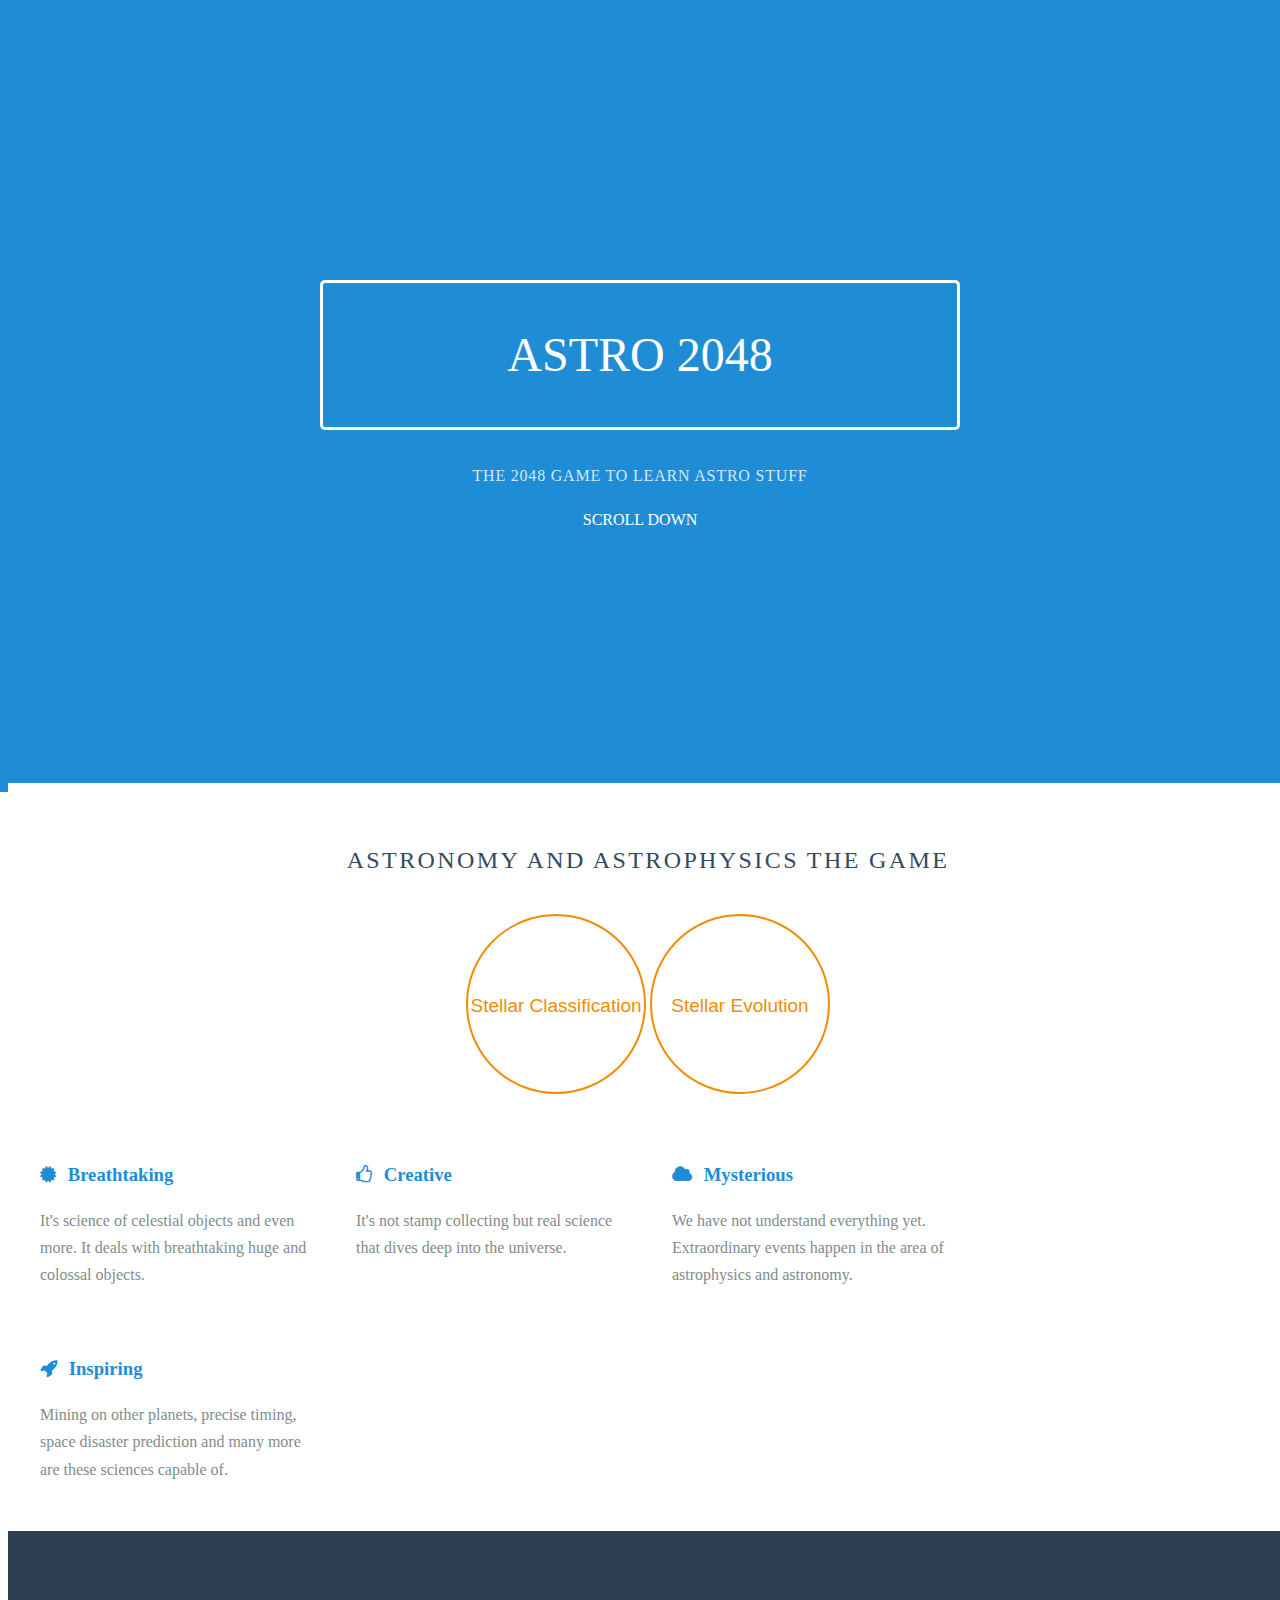
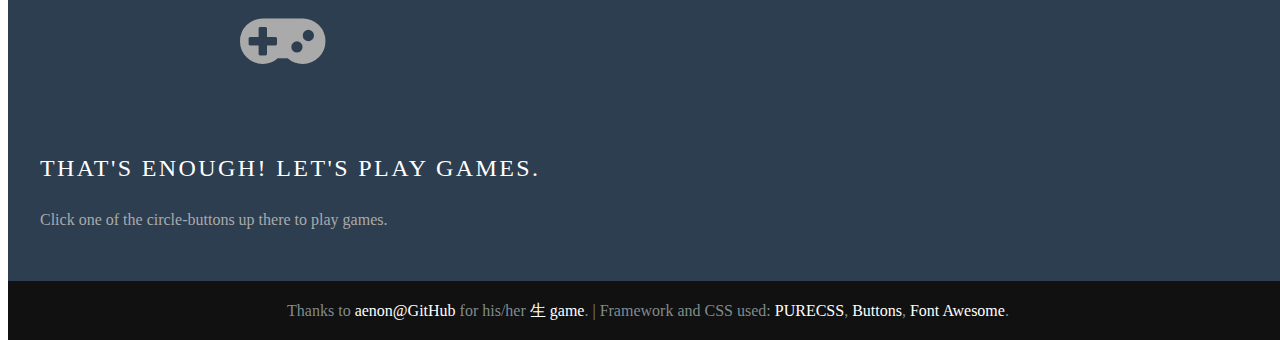
==== commit 66abdbd8: "fix font size for F;move circle buttons up" ====
--- a/index.html
+++ b/index.html
@@ -85,9 +85,19 @@
 
 <div class="content-wrapper">
     <div class="content">
-        <h2 class="content-head is-center">Astronomy and Astrophysics</h2>
+        <h2 class="content-head is-center">Astronomy and Astrophysics The Game</h2>
 
+
+<div class="pure-u-g" style="text-align:center;padding:1em 0 2em 0;">
+
+  <a href="stellarClassification/" class="button button-border-highlight button-circle">Stellar Classification</a>
+  <a href="stellarEvolution/" class="button button-border-highlight button-circle">Stellar Evolution</a>
+</div>
         <div class="pure-g">
+
+
+
+
             <div class="l-box pure-u-1 pure-u-med-1-2 pure-u-lrg-1-4">
 
                 <h3 class="content-subhead">
@@ -141,7 +151,7 @@
             <h2 class="content-head content-head-ribbon">That's Enough! Let's Play Games.</h2>
 
             <p>
-                Here is a list of 2048 games with the topic astro.
+                Click one of the circle-buttons up there to play games.
             </p>
 
 
@@ -149,10 +159,7 @@
 
 
     </div>
-<div class="pure-u-g" style="text-align:center;padding:1em 0 2em 0;">
 
-  <a href="stellarClassification/" class="button button-border-highlight button-circle">Stellar Classification</a>
-</div>
 
 
 
--- a/css/style.css
+++ b/css/style.css
@@ -8,3 +8,6 @@
   text-decoration:none;
   color: white;
 }
+.splash-head {
+  
+}
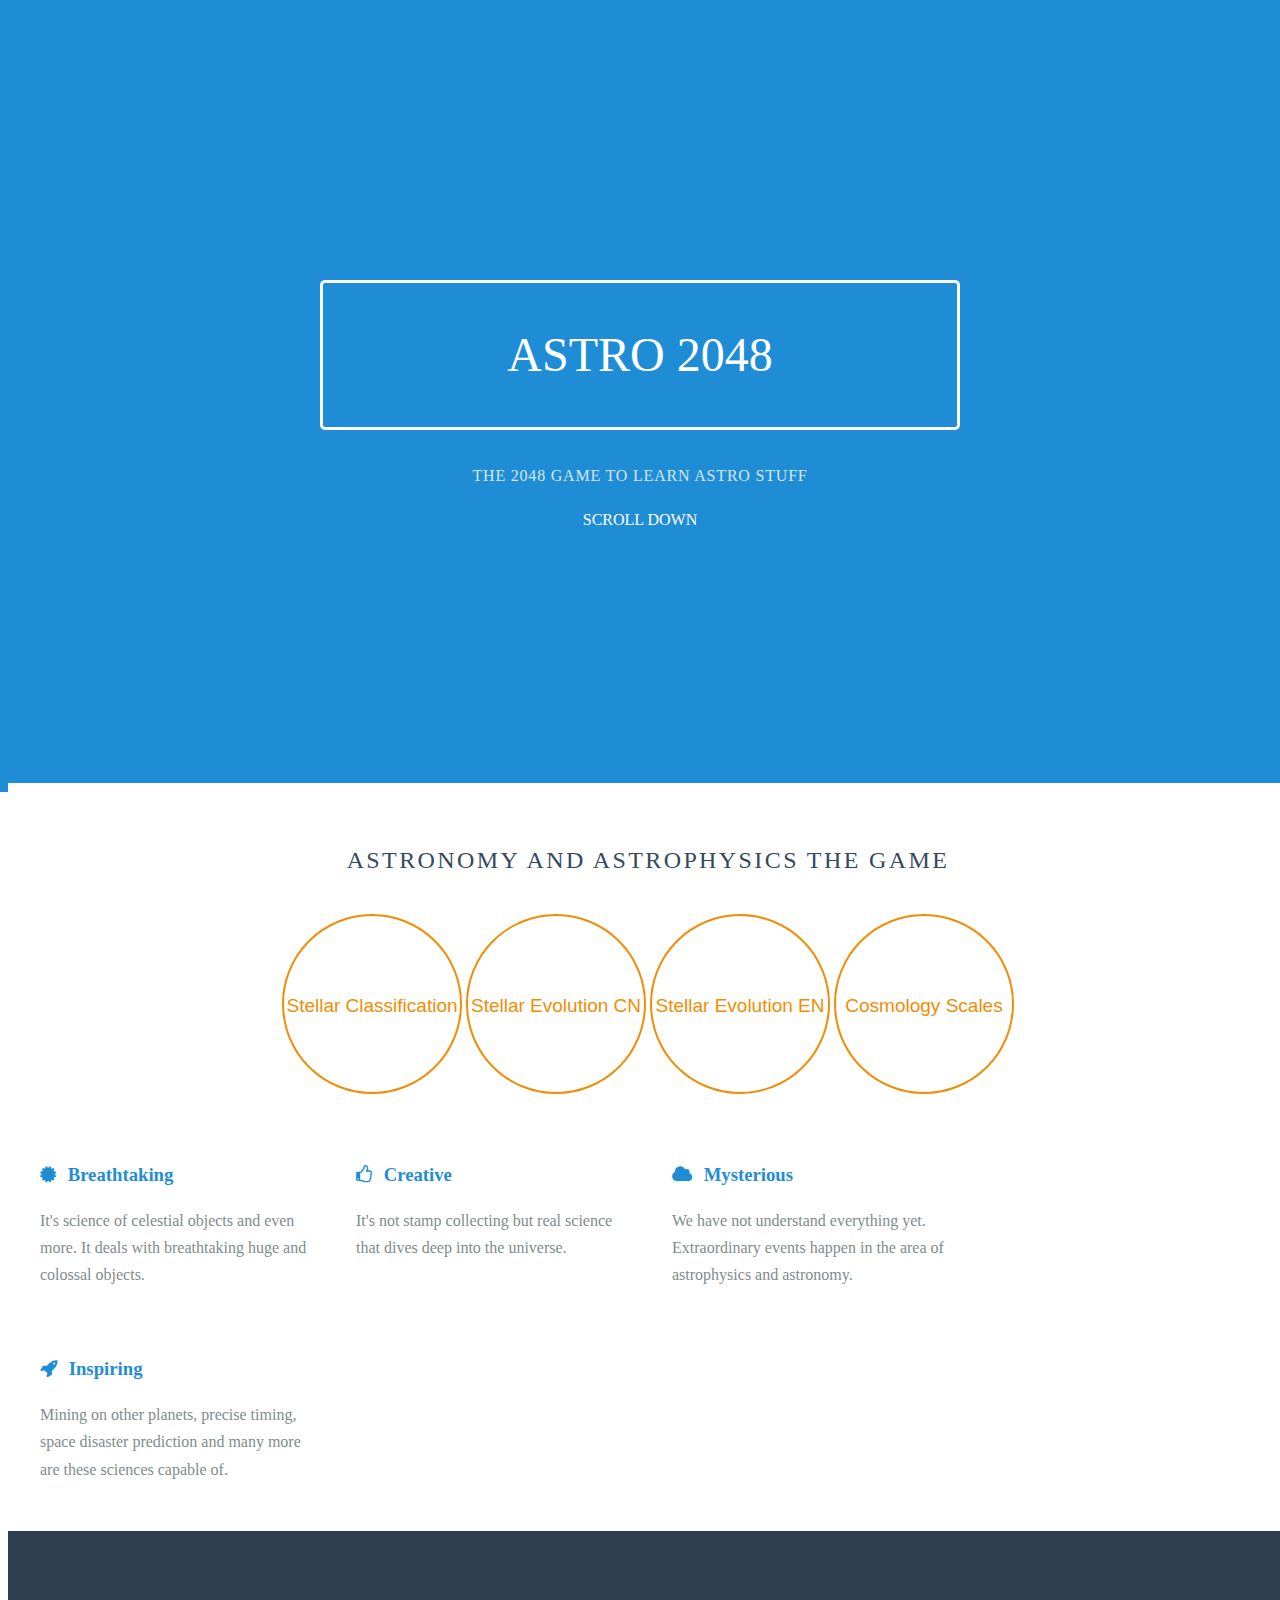
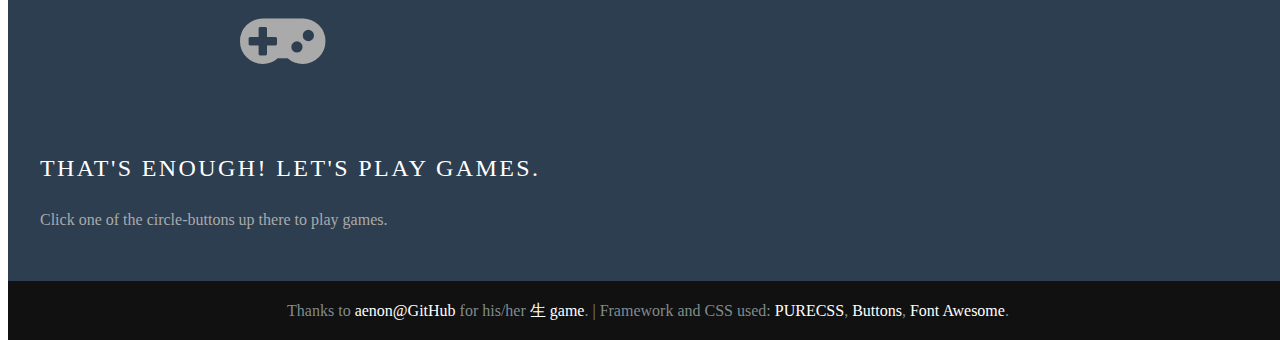
==== commit 58b3845a: "add cosmoScale" ====
--- a/index.html
+++ b/index.html
@@ -91,7 +91,9 @@
 <div class="pure-u-g" style="text-align:center;padding:1em 0 2em 0;">
 
   <a href="stellarClassification/" class="button button-border-highlight button-circle">Stellar Classification</a>
-  <a href="stellarEvolution/" class="button button-border-highlight button-circle">Stellar Evolution</a>
+  <a href="stellarEvolution/index-cn.html" class="button button-border-highlight button-circle">Stellar Evolution CN</a>
+  <a href="stellarEvolution/index.html" class="button button-border-highlight button-circle">Stellar Evolution EN</a>
+  <a href="cosmoScale/index.html" class="button button-border-highlight button-circle">Cosmology Scales</a>
 </div>
         <div class="pure-g">
 
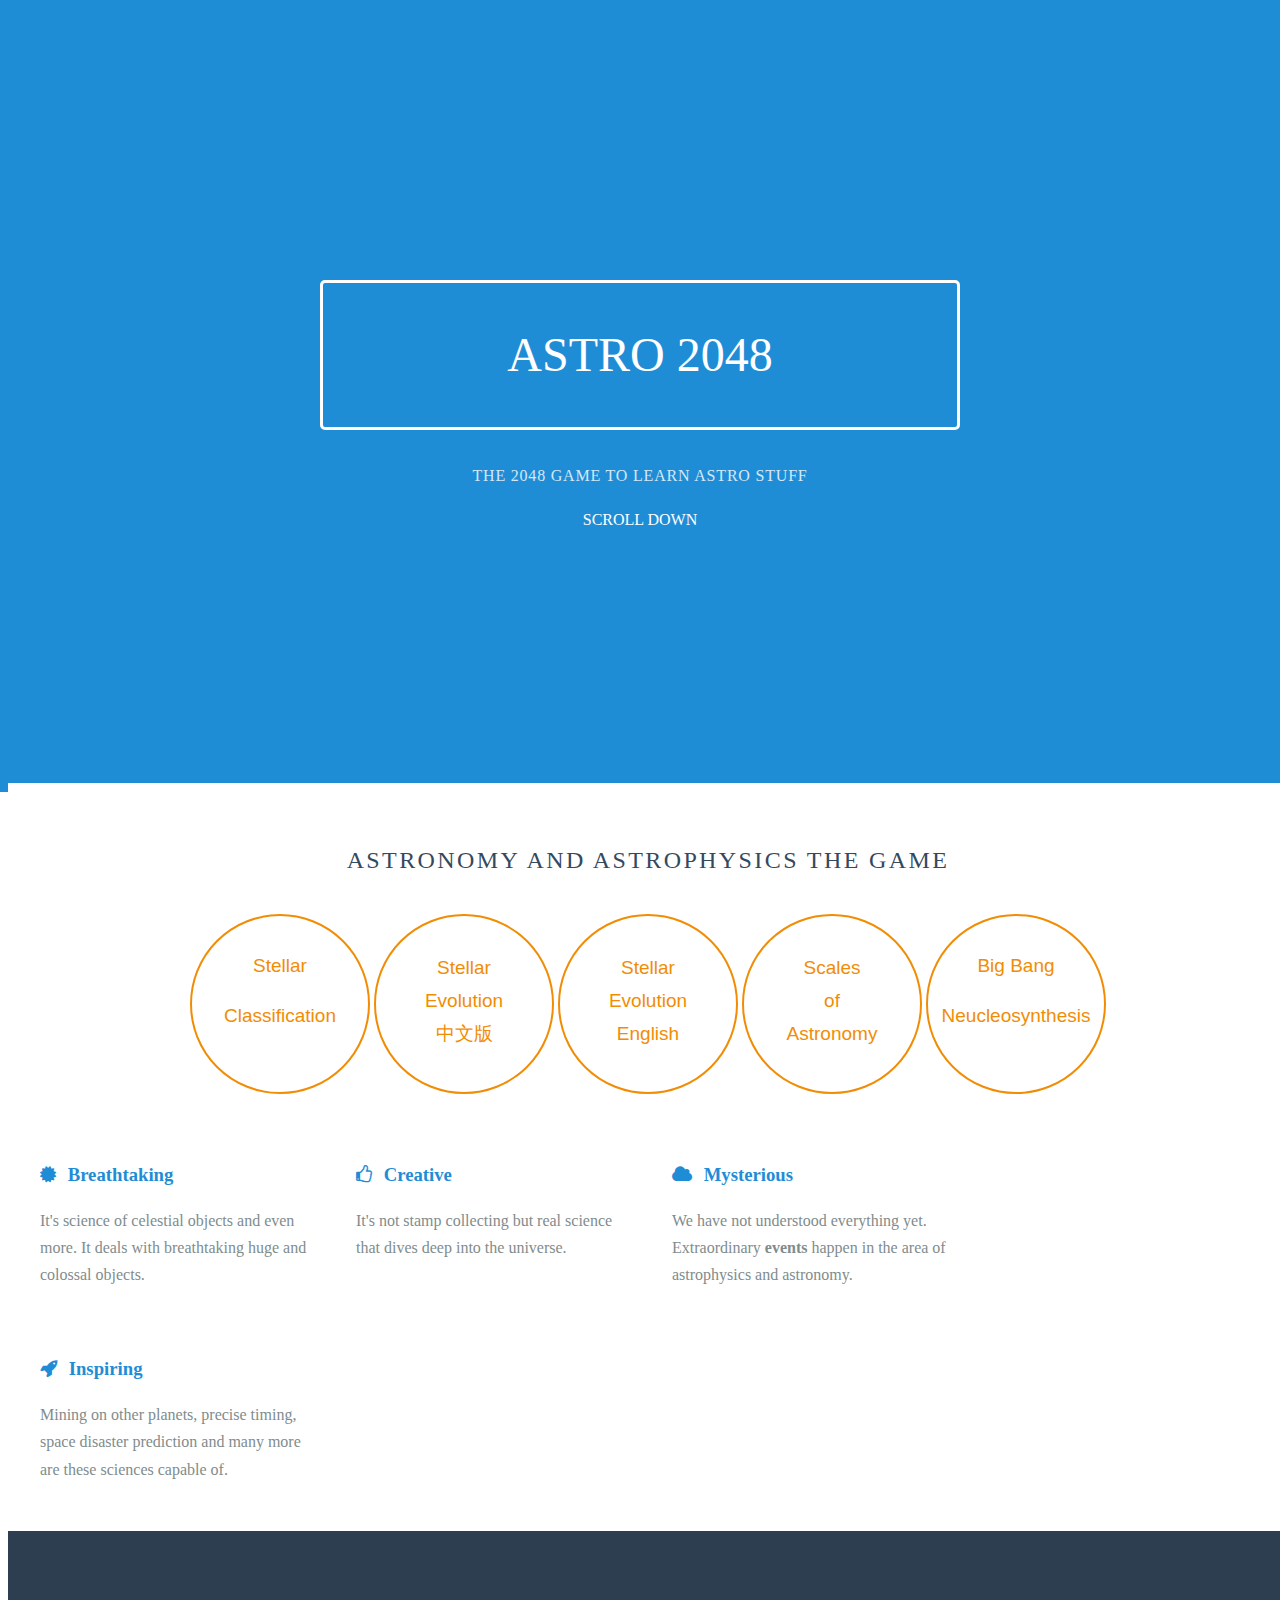
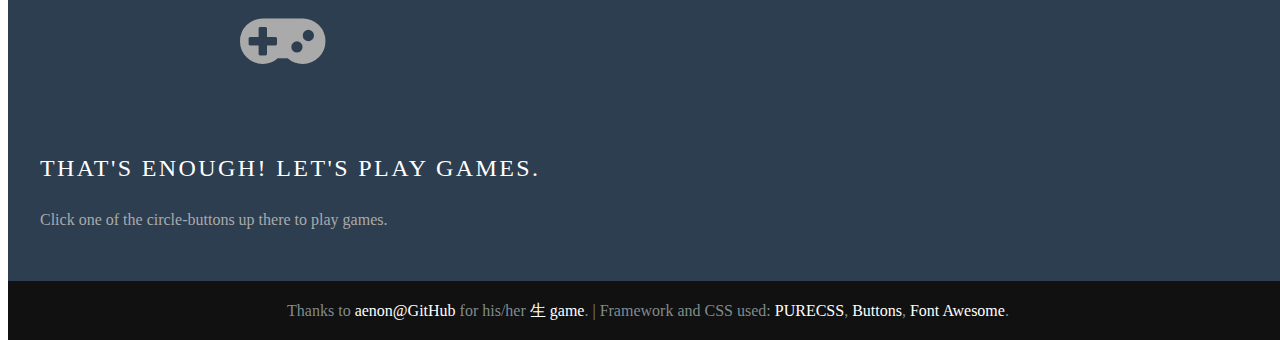
==== commit 2bf5cc1b: "fix typo;two lines /three lines button" ====
--- a/index.html
+++ b/index.html
@@ -66,7 +66,7 @@
         <ul>
             <li class="pure-menu-selected"><a href="https://github.com/emptymalei/2048x"> <i class="fa fa-github">&nbsp; Source Code</i></a></li>
             <li class="pure-menu-selected"><a href="https://github.com/aenon/aenon.github.io" target="_blank"> <i class="fa fa-github">&nbsp; Aenon's 2048</i></a></li>
-            <li class="pure-menu-selected"><a href="http://gabrielecirulli.github.io/2048/" target="_blank"> <i class="fa fa-github">&nbsp; The First 2048</i></a></li>
+            <li class="pure-menu-selected"><a href="http://gabrielecirulli.github.io/2048/" target="_blank"> <i class="fa fa-github">&nbsp; The Original 2048</i></a></li>
         </ul>
     </div>
 </div>
@@ -90,10 +90,11 @@
 
 <div class="pure-u-g" style="text-align:center;padding:1em 0 2em 0;">
 
-  <a href="stellarClassification/" class="button button-border-highlight button-circle">Stellar Classification</a>
-  <a href="stellarEvolution/index-cn.html" class="button button-border-highlight button-circle">Stellar Evolution CN</a>
-  <a href="stellarEvolution/index.html" class="button button-border-highlight button-circle">Stellar Evolution EN</a>
-  <a href="cosmoScale/index.html" class="button button-border-highlight button-circle">Cosmology Scales</a>
+  <a href="stellarClassification/" class="button button-border-highlight button-circle two-lines">Stellar<br>Classification</a>
+  <a href="stellarEvolution/index-cn.html" class="button button-border-highlight button-circle three-lines">Stellar<br>Evolution<br>中文版</a>
+  <a href="stellarEvolution/index.html" class="button button-border-highlight button-circle three-lines">Stellar<br>Evolution<br>English</a>
+  <a href="cosmoScale/index.html" class="button button-border-highlight button-circle three-lines">Scales<br>of<br>Astronomy</a>
+  <a href="nucleosynthesis/index.html" class="button button-border-highlight button-circle two-lines">Big Bang<br>Neucleosynthesis</a>
 </div>
         <div class="pure-g">
 
@@ -125,7 +126,7 @@
                     Mysterious
                 </h3>
                 <p>
-                    We have not understand everything yet. Extraordinary events happen in the area of astrophysics and astronomy.
+                    We have not understood everything yet. Extraordinary <b>events</b> happen in the area of astrophysics and astronomy.
                 </p>
             </div>
             <div class="l-box pure-u-1 pure-u-med-1-2 pure-u-lrg-1-4">
@@ -183,7 +184,16 @@
 </script>
 
 
-
+<script>
+  (function(i,s,o,g,r,a,m){i['GoogleAnalyticsObject']=r;i[r]=i[r]||function(){
+  (i[r].q=i[r].q||[]).push(arguments)},i[r].l=1*new Date();a=s.createElement(o),
+  m=s.getElementsByTagName(o)[0];a.async=1;a.src=g;m.parentNode.insertBefore(a,m)
+  })(window,document,'script','//www.google-analytics.com/analytics.js','ga');
+
+  ga('create', 'UA-49034078-3', 'emptymalei.github.io');
+  ga('send', 'pageview');
+
+</script>
 
 
 </body>
--- a/css/style.css
+++ b/css/style.css
@@ -9,5 +9,13 @@
   color: white;
 }
 .splash-head {
-  
+
 }
+.two-lines {
+line-height: 50px !important;
+padding-top: 25px;
+}
+.three-lines {
+  line-height: 33px !important;
+  padding-top:35px;
+}
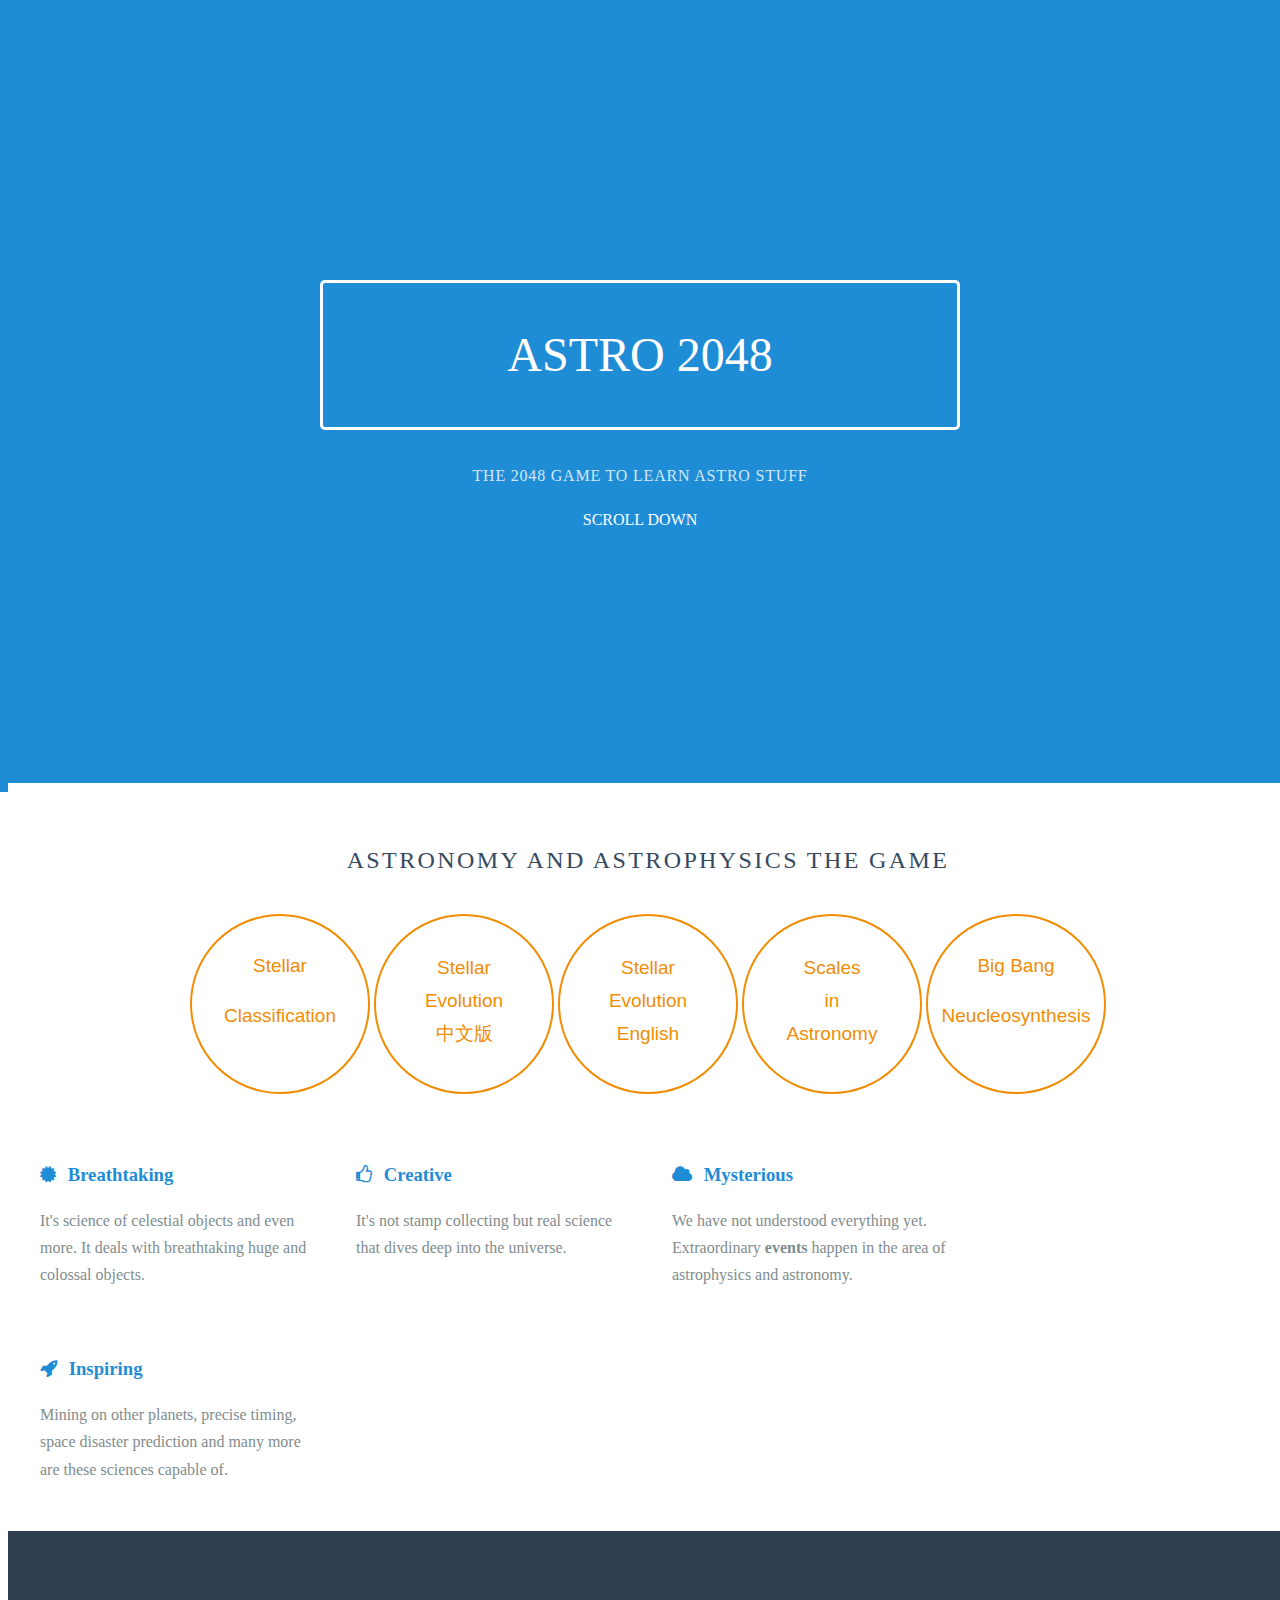
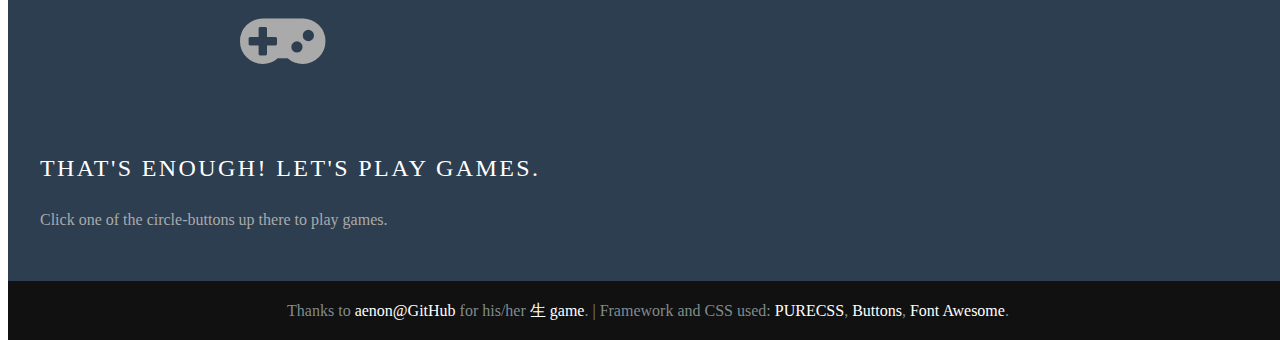
==== commit bbe2ed8a: "fix typos" ====
--- a/index.html
+++ b/index.html
@@ -93,7 +93,7 @@
   <a href="stellarClassification/" class="button button-border-highlight button-circle two-lines">Stellar<br>Classification</a>
   <a href="stellarEvolution/index-cn.html" class="button button-border-highlight button-circle three-lines">Stellar<br>Evolution<br>中文版</a>
   <a href="stellarEvolution/index.html" class="button button-border-highlight button-circle three-lines">Stellar<br>Evolution<br>English</a>
-  <a href="cosmoScale/index.html" class="button button-border-highlight button-circle three-lines">Scales<br>of<br>Astronomy</a>
+  <a href="cosmoScale/index.html" class="button button-border-highlight button-circle three-lines">Scales<br>in<br>Astronomy</a>
   <a href="nucleosynthesis/index.html" class="button button-border-highlight button-circle two-lines">Big Bang<br>Neucleosynthesis</a>
 </div>
         <div class="pure-g">
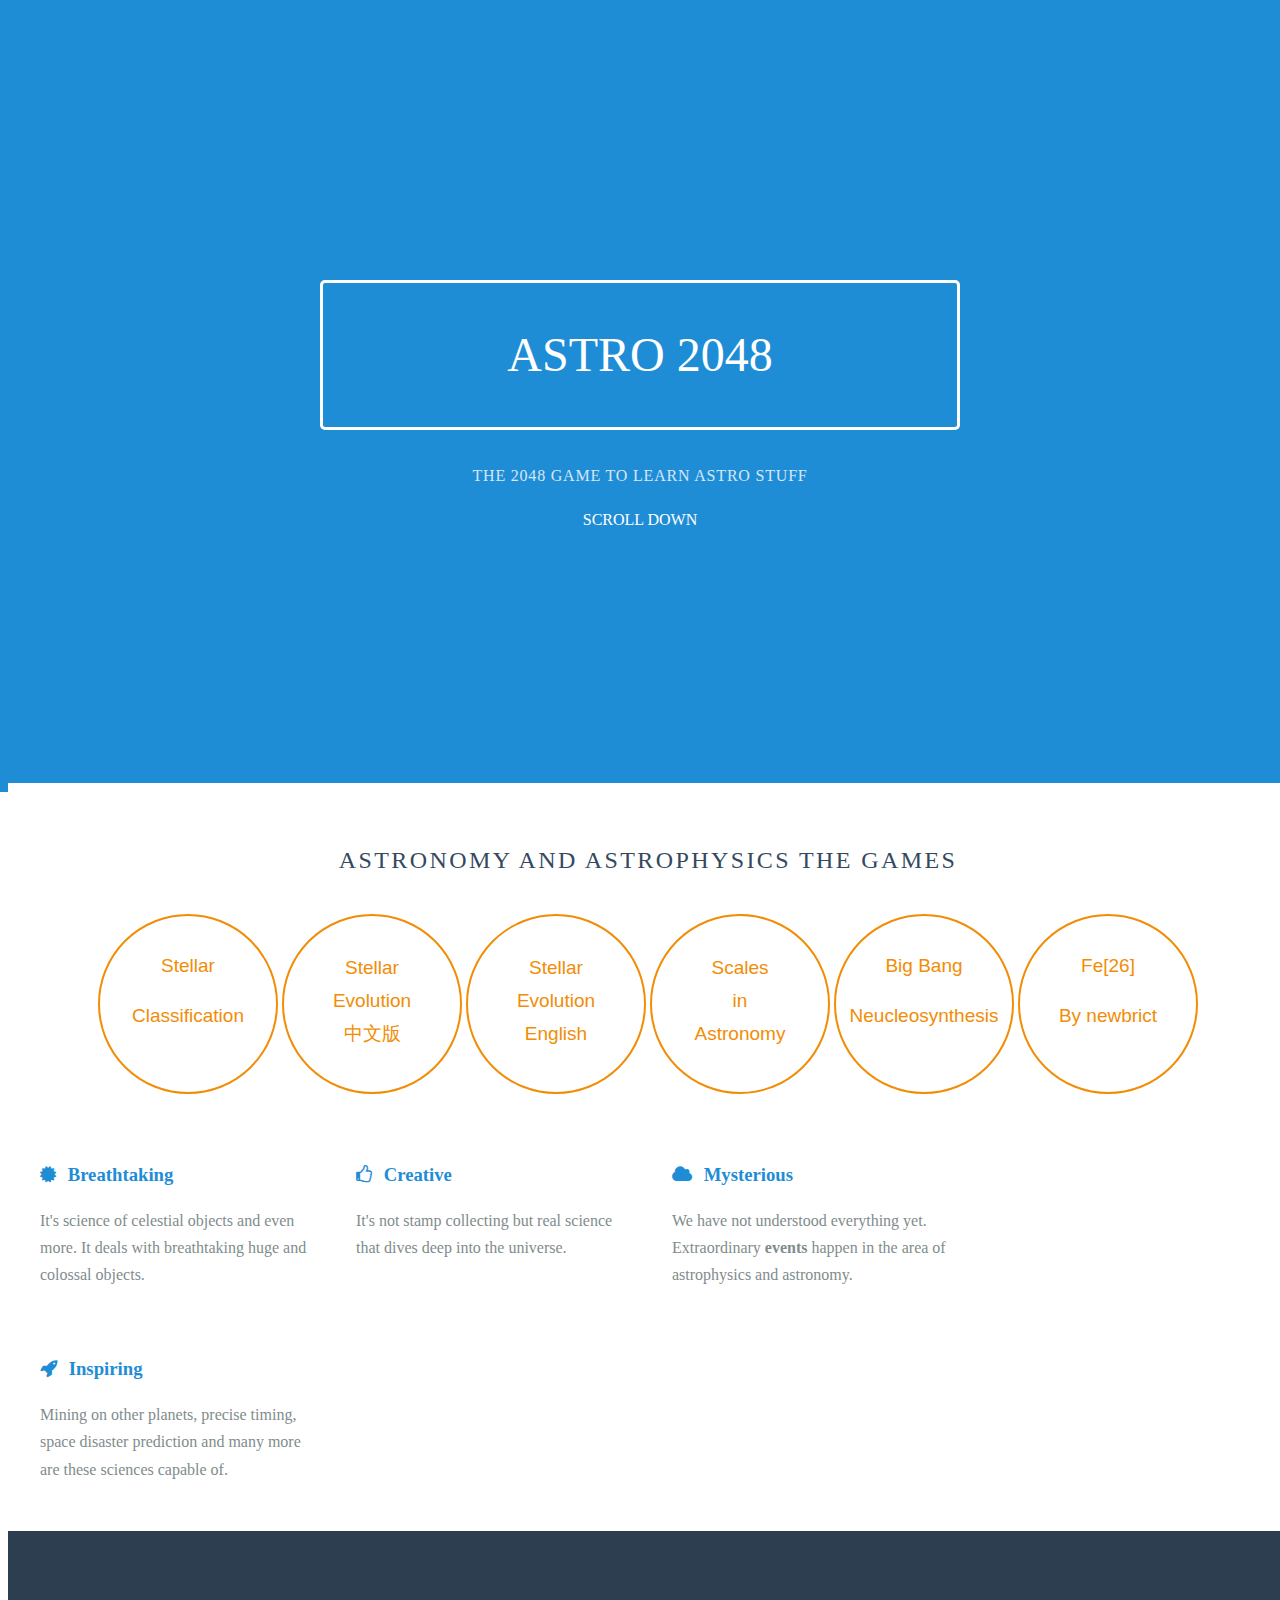
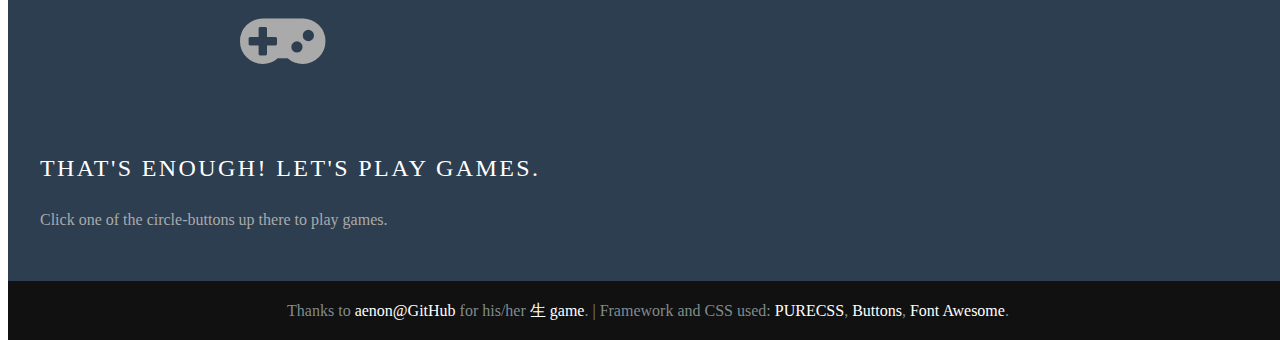
==== commit 64930268: "add Fe26" ====
--- a/index.html
+++ b/index.html
@@ -85,7 +85,7 @@
 
 <div class="content-wrapper">
     <div class="content">
-        <h2 class="content-head is-center">Astronomy and Astrophysics The Game</h2>
+        <h2 class="content-head is-center">Astronomy and Astrophysics The Games</h2>
 
 
 <div class="pure-u-g" style="text-align:center;padding:1em 0 2em 0;">
@@ -93,8 +93,9 @@
   <a href="stellarClassification/" class="button button-border-highlight button-circle two-lines">Stellar<br>Classification</a>
   <a href="stellarEvolution/index-cn.html" class="button button-border-highlight button-circle three-lines">Stellar<br>Evolution<br>中文版</a>
   <a href="stellarEvolution/index.html" class="button button-border-highlight button-circle three-lines">Stellar<br>Evolution<br>English</a>
-  <a href="cosmoScale/index.html" class="button button-border-highlight button-circle three-lines">Scales<br>in<br>Astronomy</a>
+  <a href="scalesInAstronomy/index.html" class="button button-border-highlight button-circle three-lines">Scales<br>in<br>Astronomy</a>
   <a href="nucleosynthesis/index.html" class="button button-border-highlight button-circle two-lines">Big Bang<br>Neucleosynthesis</a>
+  <a href="http://newbrict.github.io/Fe26/" target="_blank" class="button button-border-highlight button-circle two-lines">Fe[26]<br>By newbrict</a>
 </div>
         <div class="pure-g">
 
